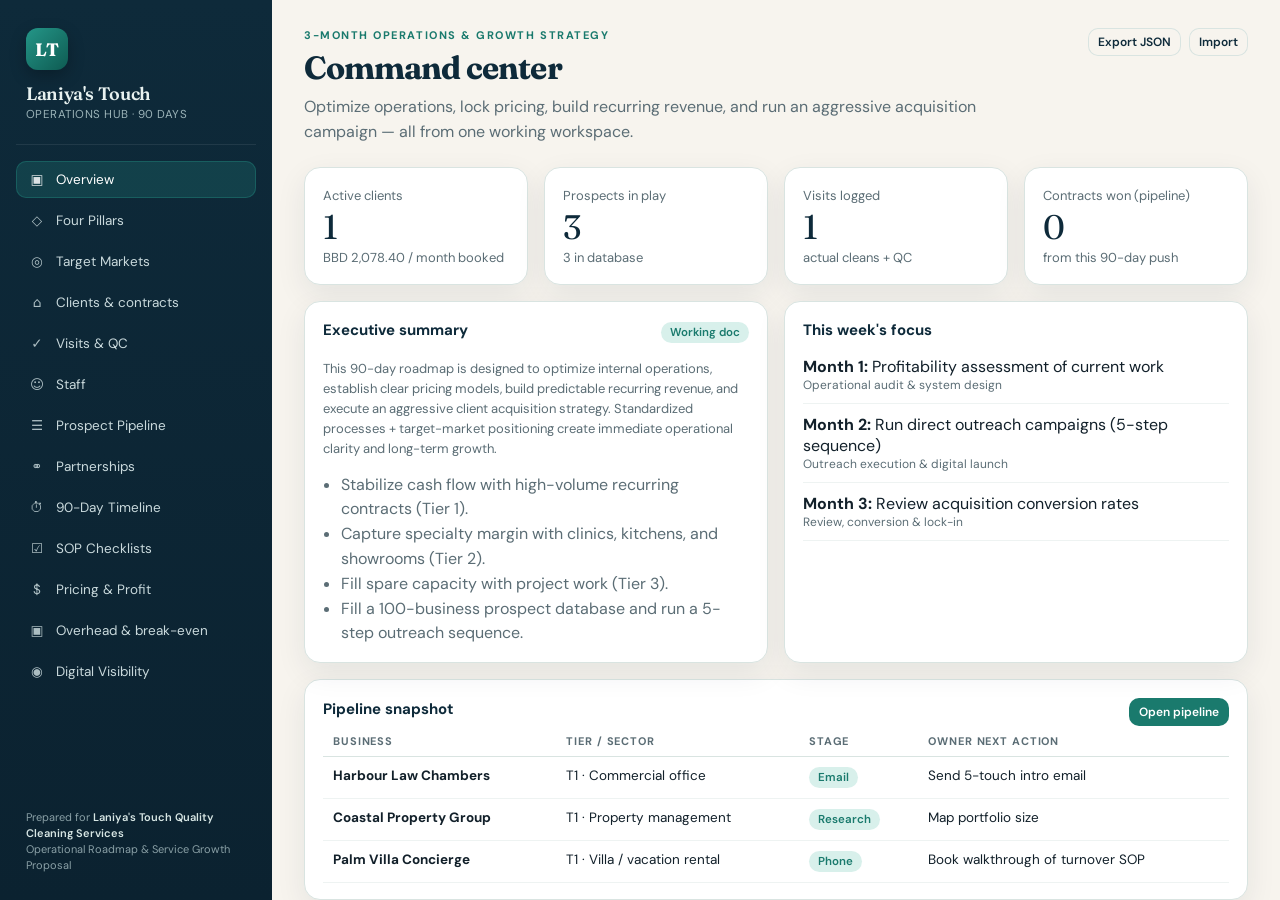
==== index.html @ a8dca20c "Publish Laniya's Touch Operations Hub" ====
<!DOCTYPE html>
<html lang="en">
<head>
  <meta charset="UTF-8" />
  <meta name="viewport" content="width=device-width, initial-scale=1" />
  <title>Laniya's Touch — 3-Month Operations Hub</title>
  <link rel="preconnect" href="https://fonts.googleapis.com" />
  <link rel="preconnect" href="https://fonts.gstatic.com" crossorigin />
  <link href="https://fonts.googleapis.com/css2?family=DM+Sans:ital,opsz,wght@0,9..40,400;0,9..40,500;0,9..40,600;0,9..40,700;1,9..40,400&family=Fraunces:opsz,wght@9..144,500;9..144,600;9..144,700&display=swap" rel="stylesheet" />
  <style>
    :root {
      --navy: #0e2a3a;
      --navy-2: #16384c;
      --ink: #12202a;
      --teal: #1a7a6d;
      --teal-2: #249688;
      --mint: #d8f0eb;
      --foam: #f3faf8;
      --gold: #c4a35a;
      --gold-2: #e8d7a8;
      --paper: #f7f4ee;
      --white: #ffffff;
      --line: #d9e4e1;
      --muted: #5b6d75;
      --danger: #b54a3c;
      --ok: #1f7a4d;
      --warn: #b7791f;
      --shadow: 0 10px 30px rgba(14, 42, 58, 0.08);
      --radius: 16px;
    }
    * { box-sizing: border-box; }
    html, body { margin: 0; height: 100%; }
    body {
      font-family: "DM Sans", system-ui, sans-serif;
      background: var(--paper);
      color: var(--ink);
      display: flex;
      min-height: 100vh;
    }
    button, input, select, textarea { font-family: inherit; }
    .app { display: flex; width: 100%; min-height: 100vh; }

    /* Sidebar */
    aside {
      width: 272px;
      background: linear-gradient(180deg, var(--navy) 0%, #0b2230 100%);
      color: #e8f2f0;
      padding: 22px 16px;
      display: flex;
      flex-direction: column;
      position: sticky;
      top: 0;
      height: 100vh;
      flex-shrink: 0;
    }
    .brand { padding: 6px 10px 22px; border-bottom: 1px solid rgba(255,255,255,.08); margin-bottom: 16px; }
    .brand-mark {
      width: 42px; height: 42px; border-radius: 12px;
      background: linear-gradient(135deg, var(--teal-2), #0e5b52);
      display: grid; place-items: center;
      font-family: Fraunces, serif; font-weight: 700; color: #fff; font-size: 18px;
      box-shadow: 0 6px 16px rgba(0,0,0,.25);
    }
    .brand h1 { font-family: Fraunces, serif; font-size: 18px; margin: 12px 0 2px; font-weight: 600; letter-spacing: -.02em; }
    .brand p { margin: 0; font-size: 11.5px; color: #9bb3b8; letter-spacing: .04em; text-transform: uppercase; }
    .meta { font-size: 12px; color: var(--muted); }
    nav { display: flex; flex-direction: column; gap: 4px; overflow: auto; }
    nav button {
      appearance: none; border: 0; background: transparent; color: #c9d9dc;
      text-align: left; padding: 10px 12px; border-radius: 10px; cursor: pointer;
      font-size: 13.5px; display: flex; align-items: center; gap: 10px;
    }
    nav button:hover { background: rgba(255,255,255,.06); color: #fff; }
    nav button.active { background: rgba(36,150,136,.22); color: #fff; box-shadow: inset 0 0 0 1px rgba(36,150,136,.35); }
    nav .ico { width: 18px; text-align: center; opacity: .85; }
    .aside-foot { margin-top: auto; padding: 14px 10px 4px; font-size: 11px; color: #8aa0a6; line-height: 1.45; }
    .aside-foot strong { color: #d7e6e4; font-weight: 600; }

    /* Main */
    main { flex: 1; padding: 28px 32px 60px; max-width: 1280px; }
    .topbar { display: flex; justify-content: space-between; align-items: flex-start; gap: 16px; margin-bottom: 22px; }
    .eyebrow { font-size: 11px; letter-spacing: .14em; text-transform: uppercase; color: var(--teal); font-weight: 700; margin: 0 0 6px; }
    h2.page-title { font-family: Fraunces, serif; font-size: 32px; margin: 0; letter-spacing: -.03em; color: var(--navy); }
    .lede { color: var(--muted); margin: 8px 0 0; max-width: 62ch; line-height: 1.55; }
    .view { display: none; }
    .view.active { display: block; animation: fade .25s ease; }
    @keyframes fade { from { opacity: 0; transform: translateY(6px); } to { opacity: 1; transform: none; } }

    .grid { display: grid; gap: 16px; }
    .g-4 { grid-template-columns: repeat(4, 1fr); }
    .g-3 { grid-template-columns: repeat(3, 1fr); }
    .g-2 { grid-template-columns: repeat(2, 1fr); }
    @media (max-width: 1100px) {
      .g-4 { grid-template-columns: repeat(2, 1fr); }
      .g-3 { grid-template-columns: 1fr; }
    }
    @media (max-width: 860px) {
      body { display: block; }
      aside { width: 100%; height: auto; position: relative; }
      nav { flex-direction: row; flex-wrap: wrap; }
      .g-4, .g-2 { grid-template-columns: 1fr; }
      main { padding: 20px 16px 48px; }
    }

    .card {
      background: var(--white);
      border: 1px solid var(--line);
      border-radius: var(--radius);
      box-shadow: var(--shadow);
      padding: 18px 18px 16px;
    }
    .card h3 { margin: 0 0 6px; font-size: 15px; color: var(--navy); }
    .stat { font-family: Fraunces, serif; font-size: 34px; color: var(--navy); letter-spacing: -.03em; }
    .stat small { font-family: DM Sans, sans-serif; font-size: 13px; color: var(--muted); font-weight: 500; }
    .progress { height: 8px; background: #e7efed; border-radius: 99px; overflow: hidden; margin-top: 10px; }
    .progress > span { display: block; height: 100%; background: linear-gradient(90deg, var(--teal), #3bb8a8); border-radius: 99px; }

    table { width: 100%; border-collapse: collapse; font-size: 13.5px; }
    th { text-align: left; font-size: 11px; letter-spacing: .08em; text-transform: uppercase; color: var(--muted); padding: 8px 10px; border-bottom: 1px solid var(--line); }
    td { padding: 10px; border-bottom: 1px solid #eef3f2; vertical-align: top; }
    tr:hover td { background: var(--foam); }

    .pill {
      display: inline-flex; align-items: center; gap: 6px;
      border-radius: 999px; padding: 3px 9px; font-size: 11.5px; font-weight: 600;
      background: var(--mint); color: var(--teal);
    }
    .pill.gold { background: #f4ead0; color: #7a5b16; }
    .pill.navy { background: #e4eef3; color: var(--navy); }
    .pill.warn { background: #f8e7c9; color: #8a5a10; }
    .pill.danger { background: #f8dcd8; color: var(--danger); }
    .pill.muted { background: #eef1f2; color: var(--muted); }

    .btn {
      border: 0; border-radius: 10px; padding: 9px 14px; cursor: pointer;
      background: var(--navy); color: #fff; font-weight: 600; font-size: 13px;
    }
    .btn:hover { background: var(--navy-2); }
    .btn.ghost { background: transparent; color: var(--navy); box-shadow: inset 0 0 0 1px var(--line); }
    .btn.teal { background: var(--teal); }
    .btn.small { padding: 6px 10px; font-size: 12px; }
    .btn.danger { background: var(--danger); }

    .toolbar { display: flex; gap: 8px; flex-wrap: wrap; align-items: center; }
    input[type="text"], input[type="email"], input[type="tel"], input[type="number"], select, textarea {
      border: 1px solid var(--line); border-radius: 10px; padding: 9px 11px; font-size: 13.5px;
      background: #fff; color: var(--ink); width: 100%;
    }
    textarea { min-height: 80px; resize: vertical; }
    label.field { display: block; font-size: 12px; font-weight: 600; color: var(--navy); margin: 0 0 6px; }
    .form-row { display: grid; gap: 12px; margin-bottom: 12px; }
    .form-row.cols-2 { grid-template-columns: 1fr 1fr; }
    .form-row.cols-3 { grid-template-columns: 1fr 1fr 1fr; }
    @media (max-width: 700px) { .form-row.cols-2, .form-row.cols-3 { grid-template-columns: 1fr; } }

    .modal-back {
      position: fixed; inset: 0; background: rgba(14,42,58,.45);
      display: none; align-items: center; justify-content: center; padding: 20px; z-index: 40;
    }
    .modal-back.open { display: flex; }
    .modal { background: #fff; width: min(640px, 100%); border-radius: 18px; padding: 22px; max-height: 90vh; overflow: auto; }
    .modal h3 { font-family: Fraunces, serif; font-size: 22px; margin: 0 0 14px; }

    .check-item {
      display: flex; gap: 10px; align-items: flex-start; padding: 10px 0;
      border-bottom: 1px solid #eef3f2;
    }
    .check-item input { margin-top: 3px; accent-color: var(--teal); width: 16px; height: 16px; }
    .check-item label { font-size: 14px; line-height: 1.4; }
    .check-item .meta { font-size: 12px; color: var(--muted); }

    .tier {
      border-top: 4px solid var(--teal);
    }
    .tier.t2 { border-top-color: var(--gold); }
    .tier.t3 { border-top-color: #6b7c86; }
    ul.clean { margin: 8px 0 0; padding-left: 18px; color: var(--muted); line-height: 1.55; }
    .vp { margin-top: 10px; font-size: 13px; background: var(--foam); padding: 10px 12px; border-radius: 10px; color: var(--navy-2); }

    .seq { display: flex; gap: 6px; flex-wrap: wrap; }
    .seq span {
      font-size: 11px; padding: 4px 7px; border-radius: 6px; background: #eef1f2; color: #6a7a80; font-weight: 600;
    }
    .seq span.done { background: var(--mint); color: var(--teal); }
    .seq span.now { background: var(--navy); color: #fff; }

    .note { font-size: 13px; color: var(--muted); line-height: 1.55; }
    .split { display: flex; justify-content: space-between; align-items: center; gap: 10px; }
    .hidden { display: none !important; }
    .empty { text-align: center; padding: 28px 10px; color: var(--muted); }
  </style>
</head>
<body>
  <div class="app">
    <aside>
      <div class="brand">
        <div class="brand-mark">LT</div>
        <h1>Laniya's Touch</h1>
        <p>Operations Hub · 90 days</p>
      </div>
      <nav>
        <button class="active" data-view="overview"><span class="ico">▣</span> Overview</button>
        <button data-view="pillars"><span class="ico">◇</span> Four Pillars</button>
        <button data-view="markets"><span class="ico">◎</span> Target Markets</button>
        <button data-view="clients"><span class="ico">⌂</span> Clients & contracts</button>
        <button data-view="visits"><span class="ico">✓</span> Visits & QC</button>
        <button data-view="staff"><span class="ico">☺</span> Staff</button>
        <button data-view="pipeline"><span class="ico">☰</span> Prospect Pipeline</button>
        <button data-view="partners"><span class="ico">⚭</span> Partnerships</button>
        <button data-view="timeline"><span class="ico">⏱</span> 90-Day Timeline</button>
        <button data-view="sops"><span class="ico">☑</span> SOP Checklists</button>
        <button data-view="pricing"><span class="ico">$</span> Pricing & Profit</button>
        <button data-view="overhead"><span class="ico">▣</span> Overhead & break-even</button>
        <button data-view="digital"><span class="ico">◉</span> Digital Visibility</button>
      </nav>
      <div class="aside-foot">
        Prepared for <strong>Laniya's Touch Quality Cleaning Services</strong><br />
        Operational Roadmap &amp; Service Growth Proposal
      </div>
    </aside>

    <main>
      <!-- OVERVIEW -->
      <section id="overview" class="view active">
        <div class="topbar">
          <div>
            <p class="eyebrow">3-Month Operations & Growth Strategy</p>
            <h2 class="page-title">Command center</h2>
            <p class="lede">Optimize operations, lock pricing, build recurring revenue, and run an aggressive acquisition campaign — all from one working workspace.</p>
          </div>
          <div class="toolbar">
            <button class="btn ghost small" onclick="exportData()">Export JSON</button>
            <button class="btn ghost small" onclick="document.getElementById('importFile').click()">Import</button>
            <input id="importFile" type="file" accept="application/json" class="hidden" />
          </div>
        </div>
        <div class="grid g-4" id="overviewStats"></div>
        <div class="grid g-2" style="margin-top:16px">
          <div class="card">
            <div class="split"><h3>Executive summary</h3><span class="pill">Working doc</span></div>
            <p class="note">This 90-day roadmap is designed to optimize internal operations, establish clear pricing models, build predictable recurring revenue, and execute an aggressive client acquisition strategy. Standardized processes + target-market positioning create immediate operational clarity and long-term growth.</p>
            <ul class="clean">
              <li>Stabilize cash flow with high-volume recurring contracts (Tier 1).</li>
              <li>Capture specialty margin with clinics, kitchens, and showrooms (Tier 2).</li>
              <li>Fill spare capacity with project work (Tier 3).</li>
              <li>Fill a 100-business prospect database and run a 5-step outreach sequence.</li>
            </ul>
          </div>
          <div class="card">
            <h3>This week's focus</h3>
            <div id="weekFocus"></div>
          </div>
        </div>
        <div class="card" style="margin-top:16px">
          <div class="split"><h3>Pipeline snapshot</h3><button class="btn small teal" onclick="showView('pipeline')">Open pipeline</button></div>
          <div style="overflow:auto"><table><thead><tr><th>Business</th><th>Tier / Sector</th><th>Stage</th><th>Owner next action</th></tr></thead><tbody id="overviewPipe"></tbody></table></div>
        </div>
      </section>

      <!-- PILLARS -->
      <section id="pillars" class="view">
        <div class="topbar">
          <div>
            <p class="eyebrow">Section 1 · Engagement scope</p>
            <h2 class="page-title">Four critical pillars</h2>
            <p class="lede">Track the deliverables we committed to over the next three months. Tick items as they ship.</p>
          </div>
        </div>
        <div class="grid g-2" id="pillarCards"></div>
      </section>

      <!-- MARKETS -->
      <section id="markets" class="view">
        <div class="topbar">
          <div>
            <p class="eyebrow">Section 2 · Revenue strategy</p>
            <h2 class="page-title">Target market matrix</h2>
            <p class="lede">Markets are split into three tiers so labor can be scheduled against predictable recurring work first, then specialty and project jobs.</p>
          </div>
        </div>
        <div class="grid g-3" id="marketCards"></div>
      </section>

      <!-- PIPELINE -->
      <section id="pipeline" class="view">
        <div class="topbar">
          <div>
            <p class="eyebrow">Section 3 · Direct B2B prospecting</p>
            <h2 class="page-title">100-business pipeline</h2>
            <p class="lede">Build the high-probability commercial list, then run Email → Phone → On-site visit → Custom proposal → Follow-up.</p>
          </div>
          <div class="toolbar">
            <select id="pipeFilter" onchange="renderPipeline()">
              <option value="all">All stages</option>
              <option value="Research">Research</option>
              <option value="Email">Email</option>
              <option value="Phone">Phone</option>
              <option value="Visit">On-site visit</option>
              <option value="Proposal">Proposal</option>
              <option value="Follow-up">Follow-up</option>
              <option value="Won">Won</option>
              <option value="Lost">Lost / parked</option>
            </select>
            <button class="btn teal" onclick="openProspect()">+ Add prospect</button>
          </div>
        </div>
        <div class="grid g-4" id="pipeStats"></div>
        <div class="card" style="margin-top:16px; overflow:auto">
          <table>
            <thead>
              <tr>
                <th>Business</th>
                <th>Tier / Sector</th>
                <th>Contact</th>
                <th>Sequence</th>
                <th>Next action</th>
                <th></th>
              </tr>
            </thead>
            <tbody id="pipeBody"></tbody>
          </table>
          <div id="pipeEmpty" class="empty hidden">No prospects yet. Add the first of the 100-business database.</div>
        </div>
      </section>

      <!-- CLIENTS -->
      <section id="clients" class="view">
        <div class="topbar">
          <div>
            <p class="eyebrow">Live book of work</p>
            <h2 class="page-title">Clients & contracts</h2>
            <p class="lede">Active sites we already clean. Price is per service at the stated frequency. Monthly revenue is calculated from that.</p>
          </div>
          <button class="btn teal" onclick="openClient()">+ Add client</button>
        </div>
        <div class="grid g-4" id="clientStats"></div>
        <div class="card" style="margin-top:16px; overflow:auto">
          <table>
            <thead>
              <tr>
                <th>Client / site</th>
                <th>Sector</th>
                <th>Frequency</th>
                <th>Price / service</th>
                <th>Est. hours</th>
                <th>Monthly $</th>
                <th>Status</th>
                <th></th>
              </tr>
            </thead>
            <tbody id="clientBody"></tbody>
          </table>
          <div id="clientEmpty" class="empty hidden">No clients yet.</div>
        </div>
      </section>

      <!-- VISITS -->
      <section id="visits" class="view">
        <div class="topbar">
          <div>
            <p class="eyebrow">Work performed</p>
            <h2 class="page-title">Visits & quality control</h2>
            <p class="lede">Log each clean. Hours on site × assigned staff rates = labor cost. QC is Pass / Retrain / Redo / Not inspected.</p>
          </div>
          <button class="btn teal" onclick="openVisit()">+ Log visit</button>
        </div>
        <div class="grid g-4" id="visitStats"></div>
        <div class="card" style="margin-top:16px; overflow:auto">
          <table>
            <thead>
              <tr>
                <th>Date</th>
                <th>Client</th>
                <th>Hours on site</th>
                <th>Crew</th>
                <th>Labor $</th>
                <th>Supplies</th>
                <th>QC</th>
                <th>Issue</th>
                <th></th>
              </tr>
            </thead>
            <tbody id="visitBody"></tbody>
          </table>
          <div id="visitEmpty" class="empty hidden">No visits logged yet.</div>
        </div>
      </section>

      <!-- STAFF -->
      <section id="staff" class="view">
        <div class="topbar">
          <div>
            <p class="eyebrow">People</p>
            <h2 class="page-title">Staff roster</h2>
            <p class="lede">Loaded hourly rate (wage + burden) is what visit labor cost uses. Keep this current or margins will lie.</p>
          </div>
          <button class="btn teal" onclick="openStaff()">+ Add staff</button>
        </div>
        <div class="card" style="overflow:auto">
          <table>
            <thead>
              <tr>
                <th>Name</th>
                <th>Role</th>
                <th>Loaded rate / hr</th>
                <th>Phone</th>
                <th>Status</th>
                <th>Notes</th>
                <th></th>
              </tr>
            </thead>
            <tbody id="staffBody"></tbody>
          </table>
          <div id="staffEmpty" class="empty hidden">No staff yet. Add a crew lead first.</div>
        </div>
      </section>

      <!-- PARTNERS -->
      <section id="partners" class="view">
        <div class="topbar">
          <div>
            <p class="eyebrow">Section 3 · Channel 2</p>
            <h2 class="page-title">Strategic partnerships</h2>
            <p class="lede">Referral network: real estate agents, interior designers, general contractors, A/C technicians, and handyman providers.</p>
          </div>
          <button class="btn teal" onclick="openPartner()">+ Add partner</button>
        </div>
        <div class="card" style="overflow:auto">
          <table>
            <thead><tr><th>Partner</th><th>Type</th><th>Status</th><th>Notes</th><th></th></tr></thead>
            <tbody id="partnerBody"></tbody>
          </table>
          <div id="partnerEmpty" class="empty hidden">No partners logged yet.</div>
        </div>
      </section>

      <!-- TIMELINE -->
      <section id="timeline" class="view">
        <div class="topbar">
          <div>
            <p class="eyebrow">Section 4 · Implementation</p>
            <h2 class="page-title">90-day timeline & milestones</h2>
            <p class="lede">Month 1 designs the machine. Month 2 puts it in market. Month 3 measures conversion and locks recurring contracts.</p>
          </div>
        </div>
        <div class="grid g-3" id="timelineCards"></div>
      </section>

      <!-- SOPS -->
      <section id="sops" class="view">
        <div class="topbar">
          <div>
            <p class="eyebrow">Pillar 2 · Operational management</p>
            <h2 class="page-title">SOP & quality checklists</h2>
            <p class="lede">Working drafts toward the comprehensive SOP manual, workflow checklists, org chart, and QA system.</p>
          </div>
        </div>
        <div class="grid g-2" id="sopLists"></div>
      </section>

      <!-- PRICING -->
      <section id="pricing" class="view">
        <div class="topbar">
          <div>
            <p class="eyebrow">Pillar 1 · Financial & pricing</p>
            <h2 class="page-title">Client profitability matrix</h2>
            <p class="lede">Estimate labor hours, bill rate, and contribution so pricing recommendations are grounded in real jobs — not guesses.</p>
          </div>
          <button class="btn teal" onclick="openJob()">+ Add job estimate</button>
        </div>
        <div class="card" style="overflow:auto">
          <table>
            <thead>
              <tr>
                <th>Client / job</th><th>Type</th><th>Hours</th><th>Labor $</th><th>Price</th><th>Margin</th><th>Recurring?</th><th></th>
              </tr>
            </thead>
            <tbody id="jobBody"></tbody>
          </table>
          <div id="jobEmpty" class="empty hidden">No estimates yet. Add a current or target client to see contribution.</div>
        </div>
        <div class="card" style="margin-top:16px">
          <h3>Pricing notes from the proposal</h3>
          <ul class="clean">
            <li>Prioritize weekly commercial and property-management contracts — they stabilize crew schedules.</li>
            <li>Villa / vacation turnovers should include photo-verified inspection as a priced standard, not a free extra.</li>
            <li>Kitchen extraction, floor care, and medical-grade cleans carry specialty premiums.</li>
            <li>Project work (post-construction, move-in/out, events) is for cash injection and spare capacity — price for margin, not occupancy.</li>
          </ul>
        </div>
      </section>

      <!-- OVERHEAD -->
      <section id="overhead" class="view">
        <div class="topbar">
          <div>
            <p class="eyebrow">Fixed costs</p>
            <h2 class="page-title">Overhead & break-even</h2>
            <p class="lede">Monthly fixed costs only. Per-job supplies stay on the visit. Break-even compares recurring contribution to this overhead.</p>
          </div>
        </div>
        <div class="grid g-2">
          <div class="card">
            <h3>Monthly fixed costs (BBD)</h3>
            <div class="form-row cols-2">
              <div><label class="field">Rent</label><input type="number" min="0" step="0.01" id="ohRent" onchange="saveOverhead()" /></div>
              <div><label class="field">Insurance</label><input type="number" min="0" step="0.01" id="ohInsurance" onchange="saveOverhead()" /></div>
            </div>
            <div class="form-row cols-2">
              <div><label class="field">Vehicle</label><input type="number" min="0" step="0.01" id="ohVehicle" onchange="saveOverhead()" /></div>
              <div><label class="field">Supplies (stock / bulk)</label><input type="number" min="0" step="0.01" id="ohSupplies" onchange="saveOverhead()" /></div>
            </div>
            <div class="form-row cols-2">
              <div><label class="field">Admin</label><input type="number" min="0" step="0.01" id="ohAdmin" onchange="saveOverhead()" /></div>
              <div><label class="field">Other</label><input type="number" min="0" step="0.01" id="ohOther" onchange="saveOverhead()" /></div>
            </div>
          </div>
          <div class="card" id="breakevenCard"></div>
        </div>
      </section>

      <!-- DIGITAL -->
      <section id="digital" class="view">
        <div class="topbar">
          <div>
            <p class="eyebrow">Pillar 4 · Digital visibility</p>
            <h2 class="page-title">Search, directories & LinkedIn</h2>
            <p class="lede">Capture intent-based local searches for commercial, villa, and specialty cleaning, and put Laniya in front of office, facilities, and property managers.</p>
          </div>
        </div>
        <div class="grid g-2" id="digitalLists"></div>
      </section>
    </main>
  </div>

  <!-- Prospect modal -->
  <div class="modal-back" id="prospectModal">
    <div class="modal">
      <h3 id="prospectTitle">Add prospect</h3>
      <input type="hidden" id="pId" />
      <div class="form-row cols-2">
        <div><label class="field">Business name</label><input id="pName" type="text" /></div>
        <div><label class="field">Sector</label>
          <select id="pSector">
            <option>Commercial office</option>
            <option>Property management</option>
            <option>Villa / vacation rental</option>
            <option>Boutique hospitality</option>
            <option>Restaurant / café</option>
            <option>Medical / clinic</option>
            <option>Retail / showroom</option>
            <option>Project / other</option>
          </select>
        </div>
      </div>
      <div class="form-row cols-3">
        <div><label class="field">Tier</label>
          <select id="pTier"><option>1</option><option>2</option><option>3</option></select>
        </div>
        <div><label class="field">Stage</label>
          <select id="pStage">
            <option>Research</option><option>Email</option><option>Phone</option>
            <option>Visit</option><option>Proposal</option><option>Follow-up</option>
            <option>Won</option><option>Lost</option>
          </select>
        </div>
        <div><label class="field">Decision-maker role</label><input id="pRole" type="text" placeholder="Office / Facilities / Property Manager" /></div>
      </div>
      <div class="form-row cols-2">
        <div><label class="field">Contact name</label><input id="pContact" type="text" /></div>
        <div><label class="field">Phone / email</label><input id="pReach" type="text" /></div>
      </div>
      <div class="form-row">
        <div><label class="field">Next action</label><input id="pNext" type="text" placeholder="Send intro email by Friday" /></div>
      </div>
      <div class="form-row">
        <div><label class="field">Notes</label><textarea id="pNotes"></textarea></div>
      </div>
      <div class="toolbar" style="justify-content:flex-end">
        <button class="btn ghost" onclick="closeModal('prospectModal')">Cancel</button>
        <button class="btn teal" onclick="saveProspect()">Save prospect</button>
      </div>
    </div>
  </div>

  <!-- Partner modal -->
  <div class="modal-back" id="partnerModal">
    <div class="modal">
      <h3>Add partner</h3>
      <input type="hidden" id="rId" />
      <div class="form-row cols-2">
        <div><label class="field">Name / company</label><input id="rName" type="text" /></div>
        <div><label class="field">Type</label>
          <select id="rType">
            <option>Real estate agent</option>
            <option>Interior designer</option>
            <option>General contractor</option>
            <option>A/C technician</option>
            <option>Handyman</option>
            <option>Concierge / villa manager</option>
            <option>Other</option>
          </select>
        </div>
      </div>
      <div class="form-row cols-2">
        <div><label class="field">Status</label>
          <select id="rStatus"><option>To approach</option><option>Intro sent</option><option>Meeting booked</option><option>Active referral</option></select>
        </div>
        <div><label class="field">Reach</label><input id="rReach" type="text" /></div>
      </div>
      <div class="form-row"><div><label class="field">Notes</label><textarea id="rNotes"></textarea></div></div>
      <div class="toolbar" style="justify-content:flex-end">
        <button class="btn ghost" onclick="closeModal('partnerModal')">Cancel</button>
        <button class="btn teal" onclick="savePartner()">Save partner</button>
      </div>
    </div>
  </div>

  <!-- Client modal -->
  <div class="modal-back" id="clientModal">
    <div class="modal">
      <h3 id="clientTitle">Add client</h3>
      <input type="hidden" id="cId" />
      <div class="form-row cols-2">
        <div><label class="field">Client name</label><input id="cName" type="text" /></div>
        <div><label class="field">Property / site</label><input id="cProperty" type="text" placeholder="3rd Floor, Harbour Place" /></div>
      </div>
      <div class="form-row cols-3">
        <div><label class="field">Sector</label>
          <select id="cSector">
            <option>Commercial office</option>
            <option>Property management</option>
            <option>Villa / vacation rental</option>
            <option>Boutique hospitality</option>
            <option>Restaurant / café</option>
            <option>Medical / clinic</option>
            <option>Retail / showroom</option>
            <option>Project / other</option>
          </select>
        </div>
        <div><label class="field">Frequency</label>
          <select id="cFreq">
            <option>Weekly</option>
            <option>Bi-weekly</option>
            <option>Monthly</option>
            <option>Quarterly</option>
            <option>Yearly</option>
            <option>One-off</option>
          </select>
        </div>
        <div><label class="field">Status</label>
          <select id="cStatus"><option>Active</option><option>Paused</option><option>Ended</option></select>
        </div>
      </div>
      <div class="form-row cols-3">
        <div><label class="field">Contract start</label><input id="cStart" type="date" /></div>
        <div><label class="field">Price / service (BBD)</label><input id="cPrice" type="number" min="0" step="0.01" /></div>
        <div><label class="field">Est. hours / service</label><input id="cHours" type="number" min="0" step="0.5" /></div>
      </div>
      <div class="form-row cols-3">
        <div><label class="field">Contact</label><input id="cContact" type="text" /></div>
        <div><label class="field">Phone</label><input id="cPhone" type="text" /></div>
        <div><label class="field">Email</label><input id="cEmail" type="text" /></div>
      </div>
      <div class="form-row"><div><label class="field">Notes</label><textarea id="cNotes"></textarea></div></div>
      <div class="toolbar" style="justify-content:flex-end">
        <button class="btn ghost" onclick="closeModal('clientModal')">Cancel</button>
        <button class="btn teal" onclick="saveClient()">Save client</button>
      </div>
    </div>
  </div>

  <!-- Visit modal -->
  <div class="modal-back" id="visitModal">
    <div class="modal">
      <h3 id="visitTitle">Log visit</h3>
      <input type="hidden" id="vId" />
      <div class="form-row cols-2">
        <div><label class="field">Client</label><select id="vClient"></select></div>
        <div><label class="field">Date</label><input id="vDate" type="date" /></div>
      </div>
      <div class="form-row cols-2">
        <div><label class="field">Hours on site</label><input id="vHours" type="number" min="0" step="0.25" /></div>
        <div><label class="field">Supplies cost (this visit)</label><input id="vSupplies" type="number" min="0" step="0.01" value="0" /></div>
      </div>
      <div class="form-row">
        <div><label class="field">Crew on this visit</label><div id="vCrew" class="note"></div></div>
      </div>
      <div class="form-row cols-2">
        <div><label class="field">QC score</label>
          <select id="vQc">
            <option>Pass</option>
            <option>Retrain</option>
            <option>Redo</option>
            <option>Not inspected</option>
          </select>
        </div>
        <div><label class="field">Issue / complaint</label><input id="vIssue" type="text" /></div>
      </div>
      <div class="form-row"><div><label class="field">QC notes</label><textarea id="vQcNotes"></textarea></div></div>
      <div class="toolbar" style="justify-content:flex-end">
        <button class="btn ghost" onclick="closeModal('visitModal')">Cancel</button>
        <button class="btn teal" onclick="saveVisit()">Save visit</button>
      </div>
    </div>
  </div>

  <!-- Staff modal -->
  <div class="modal-back" id="staffModal">
    <div class="modal">
      <h3 id="staffTitle">Add staff</h3>
      <input type="hidden" id="sId" />
      <div class="form-row cols-2">
        <div><label class="field">Name</label><input id="sName" type="text" /></div>
        <div><label class="field">Role</label>
          <select id="sRole">
            <option>Crew lead</option>
            <option>Cleaner</option>
            <option>Supervisor</option>
          </select>
        </div>
      </div>
      <div class="form-row cols-3">
        <div><label class="field">Loaded rate / hr (BBD)</label><input id="sRate" type="number" min="0" step="0.01" /></div>
        <div><label class="field">Phone</label><input id="sPhone" type="text" /></div>
        <div><label class="field">Status</label>
          <select id="sStatus"><option>Active</option><option>On leave</option><option>Left</option></select>
        </div>
      </div>
      <div class="form-row"><div><label class="field">Notes</label><textarea id="sNotes"></textarea></div></div>
      <div class="toolbar" style="justify-content:flex-end">
        <button class="btn ghost" onclick="closeModal('staffModal')">Cancel</button>
        <button class="btn teal" onclick="saveStaffMember()">Save staff</button>
      </div>
    </div>
  </div>

  <!-- Job modal -->
  <div class="modal-back" id="jobModal">
    <div class="modal">
      <h3>Job estimate</h3>
      <input type="hidden" id="jId" />
      <div class="form-row cols-2">
        <div><label class="field">Client / job name</label><input id="jName" type="text" /></div>
        <div><label class="field">Type</label>
          <select id="jType">
            <option>Weekly commercial</option>
            <option>Property portfolio</option>
            <option>Villa turnover</option>
            <option>Hospitality routine</option>
            <option>Kitchen deep clean</option>
            <option>Clinic / medical</option>
            <option>Post-construction</option>
            <option>Move-in / move-out</option>
            <option>Other project</option>
          </select>
        </div>
      </div>
      <div class="form-row cols-3">
        <div><label class="field">Crew hours</label><input id="jHours" type="number" step="0.5" min="0" /></div>
        <div><label class="field">Loaded labor rate / hr</label><input id="jRate" type="number" step="0.01" min="0" /></div>
        <div><label class="field">Quoted price</label><input id="jPrice" type="number" step="0.01" min="0" /></div>
      </div>
      <div class="form-row cols-2">
        <div><label class="field">Supplies / other cost</label><input id="jCost" type="number" step="0.01" min="0" value="0" /></div>
        <div><label class="field">Recurring?</label>
          <select id="jRec"><option>Yes — weekly</option><option>Yes — monthly</option><option>Periodic</option><option>One-off</option></select>
        </div>
      </div>
      <div class="toolbar" style="justify-content:flex-end">
        <button class="btn ghost" onclick="closeModal('jobModal')">Cancel</button>
        <button class="btn teal" onclick="saveJob()">Save estimate</button>
      </div>
    </div>
  </div>

<script>
const KEY = "laniya-ops-hub-v2";
const FREQ_MONTH = { Weekly: 4.33, "Bi-weekly": 2.17, Monthly: 1, Quarterly: 1/3, Yearly: 1/12, "One-off": 0 };

const DEFAULT = {
  prospects: [
    { id: "p1", name: "Harbour Law Chambers", sector: "Commercial office", tier: "1", stage: "Email", role: "Office Manager", contact: "", reach: "", next: "Send 5-touch intro email", notes: "Tier 1 weekly office clean target." },
    { id: "p2", name: "Coastal Property Group", sector: "Property management", tier: "1", stage: "Research", role: "Property Manager", contact: "", reach: "", next: "Map portfolio size", notes: "Aim for 10+ units per agreement." },
    { id: "p3", name: "Palm Villa Concierge", sector: "Villa / vacation rental", tier: "1", stage: "Phone", role: "Villa Manager", contact: "", reach: "", next: "Book walkthrough of turnover SOP", notes: "Photo-verified inspection is the differentiator." }
  ],
  partners: [
    { id: "r1", name: "", type: "Real estate agent", status: "To approach", reach: "", notes: "Seed list: agents handling furnished rentals and sales turnovers." }
  ],
  jobs: [],
  checks: {},
  clients: [
    {
      id: "c1",
      name: "Harbour Law Chambers",
      property: "3rd Floor, Harbour Place",
      sector: "Commercial office",
      frequency: "Weekly",
      status: "Active",
      contractStart: "2026-09-01",
      contact: "Andrea Best",
      phone: "",
      email: "",
      price: 480,
      estHours: 6,
      notes: ""
    }
  ],
  visits: [
    {
      id: "v1",
      clientId: "c1",
      date: "2026-09-05",
      hoursActual: 6.5,
      suppliesCost: 12,
      crewIds: ["s1", "s2"],
      qcScore: "Pass",
      qcNotes: "",
      issue: ""
    }
  ],
  staff: [
    { id: "s1", name: "Crew lead (set name)", role: "Crew lead", payRate: 0, phone: "", status: "Active", notes: "Edit and enter loaded hourly rate." },
    { id: "s2", name: "Cleaner (set name)", role: "Cleaner", payRate: 0, phone: "", status: "Active", notes: "" }
  ],
  overhead: { rent: 0, insurance: 0, vehicle: 0, supplies: 0, admin: 0, other: 0 }
};

const PILLARS = [
  {
    id: "fin",
    title: "1. Financial & Pricing",
    focus: "Profitability analysis, labor structure, and pricing models.",
    items: [
      "Build client-by-client profitability matrix",
      "Capture loaded labor rate (wage + burden + travel)",
      "Draft refined pricing recommendations by tier",
      "Identify underpriced recurring contracts",
      "Cost-structure optimization notes written"
    ]
  },
  {
    id: "ops",
    title: "2. Operational Management",
    focus: "Internal workflows, SOPs, and quality control.",
    items: [
      "Draft comprehensive SOP manual outline",
      "Villa turnover + photo-verification checklist",
      "Commercial weekly service checklist",
      "Kitchen / extraction deep-clean checklist",
      "Clinic hygiene & discretion protocol",
      "Quality-assurance inspection form",
      "Simple organizational chart (who owns what)"
    ]
  },
  {
    id: "growth",
    title: "3. Growth & Pipeline",
    focus: "Target positioning, lead tracking, and direct sales.",
    items: [
      "Write Ideal Client Profile (ICP) one-pager",
      "Stand up 100-business prospecting database",
      "Define 5-step outreach sequence templates",
      "Set lead-tracking cadence (weekly pipeline review)",
      "Automated follow-up reminders in use"
    ]
  },
  {
    id: "dig",
    title: "4. Digital Visibility",
    focus: "Online presence, content, and local channels.",
    items: [
      "Google Business Profile fully optimized",
      "Service pages / website assets for commercial, villa, specialty",
      "Content calendar deployed (Month 2)",
      "LinkedIn outreach to Office / Facilities / Property Managers",
      "Key local directory placements live"
    ]
  }
];

const MARKETS = [
  {
    tier: "Tier 1",
    cls: "t1",
    name: "High-priority recurring contracts",
    tag: "Core revenue engine",
    intro: "High-volume recurring work that establishes cash flow and stabilizes team scheduling.",
    segs: [
      { t: "Commercial offices", d: "Law firms, accounting practices, real estate agencies, financial firms, creative agencies, coworking spaces.", v: "Predictable weekly schedule and reliable cash flow." },
      { t: "Property management companies", d: "B2B relationships with managers handling multiple residential and commercial units.", v: "One point of contact to secure 10+ properties per agreement." },
      { t: "Villas & vacation rentals", d: "Luxury vacation rentals, concierge firms, villa managers.", v: "Guest turnovers, deep cleans, linen management, photo-verified inspections." },
      { t: "Boutique hospitality", d: "Small hotels, guesthouses, apart-hotels.", v: "Public-area upkeep, back-of-house hygiene, routine room maintenance." }
    ]
  },
  {
    tier: "Tier 2",
    cls: "t2",
    name: "High-value specialty & periodic cleans",
    tag: "Premium standards",
    intro: "Specialized recurring and periodic deep-cleaning for clients with rigorous standards.",
    segs: [
      { t: "Restaurants & cafés", d: "Monthly or quarterly kitchen deep cleans, extraction areas, dining-room floors, upholstery.", v: "Specialty equipment + after-hours capability." },
      { t: "Medical & professional clinics", d: "Dental, medical, veterinary, wellness spas.", v: "Strict hygiene and absolute discretion." },
      { t: "Retail & showrooms", d: "Car dealerships, furniture stores, luxury boutiques, fitness centers.", v: "High-visibility cleanliness that protects the brand floor." }
    ]
  },
  {
    tier: "Tier 3",
    cls: "t3",
    name: "Cash-injection & project work",
    tag: "Fill spare capacity",
    intro: "On-demand specialized services to capture immediate margin and use excess crew time.",
    segs: [
      { t: "Carpet & upholstery deep cleaning", d: "Residential or commercial project jobs.", v: "Price for margin, not occupancy." },
      { t: "Post-construction / renovation", d: "Builders and property owners after works.", v: "Pair with contractor referral partners." },
      { t: "Move-in / move-out tenancy", d: "Landlords, agents, tenants.", v: "Natural feed from real-estate partners." },
      { t: "Pre-season, post-event, floors & glass", d: "Property prep, event strike, stripping/polishing, glass.", v: "Calendar these into quiet midweek slots." }
    ]
  }
];

const MONTHS = [
  {
    id: "m1",
    title: "Month 1",
    focus: "Operational audit & system design",
    items: [
      "Profitability assessment of current work",
      "Draft SOP manual + workflow checklists",
      "Create the 100-business prospecting database",
      "Write ICP and value propositions by tier",
      "Set loaded labor rate and draft price sheet"
    ]
  },
  {
    id: "m2",
    title: "Month 2",
    focus: "Outreach execution & digital launch",
    items: [
      "Run direct outreach campaigns (5-step sequence)",
      "Optimize Google Business Profile + directories",
      "Deploy content calendar",
      "Hold initial partnership meetings",
      "Start LinkedIn touches with decision-makers"
    ]
  },
  {
    id: "m3",
    title: "Month 3",
    focus: "Review, conversion & lock-in",
    items: [
      "Review acquisition conversion rates",
      "Finalize staff quality-control systems",
      "Make pricing adjustments from live jobs",
      "Install recurring-contract management",
      "Decide which tiers to double-down on next quarter"
    ]
  }
];

const SOP_GROUPS = [
  {
    id: "sop-gen",
    title: "Company operating rhythm",
    items: [
      "Weekly pipeline review (30 min)",
      "Daily crew assignment posted the night before",
      "Supplies inventory check each Sunday",
      "Incident / complaint logged same day",
      "Client photo or sign-off stored after specialty jobs"
    ]
  },
  {
    id: "sop-villa",
    title: "Villa / vacation turnover",
    items: [
      "Entry photos before work begins",
      "Linen change and bed presentation standard",
      "Kitchen, baths, floors, glass to spec",
      "Consumables reset list completed",
      "Photo-verified inspection sent to manager",
      "Issue log (maintenance / missing items) sent separately"
    ]
  },
  {
    id: "sop-office",
    title: "Commercial weekly service",
    items: [
      "Trash / recycling",
      "Desks, shared surfaces, reception",
      "Kitchens and break rooms",
      "Restrooms to restroom SOP",
      "Floors vacuumed / mopped per floor type",
      "Exception notes left for office manager"
    ]
  },
  {
    id: "sop-qa",
    title: "Quality assurance",
    items: [
      "Random inspection on 1 job per crew per week",
      "Score against checklist (pass / retrain / redo)",
      "Client pulse check after first 3 visits of a new contract",
      "Retraining logged when a miss repeats"
    ]
  }
];

const DIGITAL = [
  {
    id: "gbp",
    title: "Google Business Profile & SEO",
    items: [
      "Categories: commercial cleaning + house cleaning + carpet cleaning as relevant",
      "Services listed for offices, villas, kitchens, clinics, post-construction",
      "Weekly photo uploads (before/after, team, branded van if any)",
      "Ask every happy commercial client for a Google review",
      "Website / landing copy matches search intent: commercial, villa, specialty"
    ]
  },
  {
    id: "li",
    title: "LinkedIn B2B outreach",
    items: [
      "List 30 Office Managers, Facilities Managers, Property Managers",
      "Connection note is specific to their property type — no generic pitch",
      "Follow-up with one-pager of Tier 1 value props",
      "Post one proof-of-work update every two weeks"
    ]
  },
  {
    id: "dir",
    title: "Directories & partnerships online",
    items: [
      "Priority local directories identified and claimed",
      "Consistent NAP (name, address, phone) everywhere",
      "Partner one-pager PDF ready to send after a meeting"
    ]
  },
  {
    id: "content",
    title: "Content calendar (Month 2 deploy)",
    items: [
      "Week 1: villa turnover / photo-verified inspection story",
      "Week 2: office manager checklist (what good weekly service looks like)",
      "Week 3: kitchen extraction / restaurant deep clean",
      "Week 4: property manager — 10+ units, one invoice"
    ]
  }
];

const STAGES = ["Research","Email","Phone","Visit","Proposal","Follow-up","Won","Lost"];
const SEQ = ["Email","Phone","Visit","Proposal","Follow-up"];

function load() {
  try {
    const raw = localStorage.getItem(KEY) || localStorage.getItem("laniya-ops-hub-v1");
    if (!raw) return structuredClone(DEFAULT);
    const parsed = JSON.parse(raw);
    const base = structuredClone(DEFAULT);
    return {
      ...base,
      ...parsed,
      clients: parsed.clients || base.clients,
      visits: parsed.visits || base.visits,
      staff: parsed.staff || base.staff,
      overhead: { ...base.overhead, ...(parsed.overhead || {}) },
      prospects: parsed.prospects || base.prospects,
      partners: parsed.partners || base.partners,
      jobs: parsed.jobs || [],
      checks: parsed.checks || {}
    };
  } catch { return structuredClone(DEFAULT); }
}
function save() { localStorage.setItem(KEY, JSON.stringify(state)); }
let state = load();

function uid(prefix) { return prefix + Math.random().toString(36).slice(2, 8); }
function showView(id) {
  document.querySelectorAll(".view").forEach(v => v.classList.remove("active"));
  document.querySelectorAll("nav button").forEach(b => b.classList.toggle("active", b.dataset.view === id));
  document.getElementById(id).classList.add("active");
}
document.querySelectorAll("nav button").forEach(b => b.addEventListener("click", () => showView(b.dataset.view)));

function checked(group, i) { return !!state.checks[group + ":" + i]; }
function toggleCheck(group, i) {
  const k = group + ":" + i;
  state.checks[k] = !state.checks[k];
  save(); renderAll();
}
function pct(group, items) {
  if (!items.length) return 0;
  const n = items.filter((_, i) => checked(group, i)).length;
  return Math.round((n / items.length) * 100);
}

function monthlyPrice(c) { return (Number(c.price)||0) * (FREQ_MONTH[c.frequency] || 0); }
function clientById(id) { return (state.clients || []).find(c => c.id === id); }
function staffById(id) { return (state.staff || []).find(s => s.id === id); }
function visitLabor(v) {
  const rates = (v.crewIds || []).map(id => Number((staffById(id) || {}).payRate) || 0);
  const sumRates = rates.reduce((a,b) => a+b, 0);
  return (Number(v.hoursActual)||0) * sumRates;
}
function overheadTotal() {
  const o = state.overhead || {};
  return ["rent","insurance","vehicle","supplies","admin","other"].reduce((a,k) => a + (Number(o[k])||0), 0);
}

function renderOverview() {
  const won = state.prospects.filter(p => p.stage === "Won").length;
  const activeP = state.prospects.filter(p => !["Won","Lost"].includes(p.stage)).length;
  const activeC = (state.clients || []).filter(c => c.status === "Active");
  const mRev = activeC.reduce((a,c) => a + monthlyPrice(c), 0);
  document.getElementById("overviewStats").innerHTML = [
    { l: "Active clients", v: activeC.length, s: money(mRev) + " / month booked" },
    { l: "Prospects in play", v: activeP, s: state.prospects.length + " in database" },
    { l: "Visits logged", v: (state.visits||[]).length, s: "actual cleans + QC" },
    { l: "Contracts won (pipeline)", v: won, s: "from this 90-day push" }
  ].map(c => `<div class="card"><div class="note">${c.l}</div><div class="stat">${c.v}</div><div class="note">${c.s}</div></div>`).join("");

  const focusBits = [];
  MONTHS.forEach(m => {
    const open = m.items.map((t,i) => ({t,i})).filter(x => !checked(m.id, x.i));
    if (open[0]) focusBits.push(`<div class="check-item"><div><strong>${m.title}:</strong> ${open[0].t}<div class="meta">${m.focus}</div></div></div>`);
  });
  document.getElementById("weekFocus").innerHTML = focusBits.slice(0,3).join("") || "<p class='note'>All timeline items complete.</p>";

  const rows = state.prospects.slice(0, 6).map(p => `<tr>
    <td><strong>${esc(p.name)}</strong></td>
    <td>T${p.tier} · ${esc(p.sector)}</td>
    <td><span class="pill">${esc(p.stage)}</span></td>
    <td>${esc(p.next || "—")}</td>
  </tr>`).join("");
  document.getElementById("overviewPipe").innerHTML = rows || `<tr><td colspan="4" class="note">No prospects yet.</td></tr>`;
}

function renderPillars() {
  document.getElementById("pillarCards").innerHTML = PILLARS.map(p => {
    const pr = pct(p.id, p.items);
    return `<div class="card">
      <div class="split"><h3>${p.title}</h3><span class="pill">${pr}%</span></div>
      <p class="note">${p.focus}</p>
      <div class="progress"><span style="width:${pr}%"></span></div>
      ${p.items.map((t,i) => itemRow(p.id, i, t)).join("")}
    </div>`;
  }).join("");
}

function itemRow(group, i, text) {
  return `<div class="check-item">
    <input type="checkbox" ${checked(group,i)?"checked":""} onchange="toggleCheck('${group}',${i})" />
    <label>${esc(text)}</label>
  </div>`;
}

function renderMarkets() {
  document.getElementById("marketCards").innerHTML = MARKETS.map(m => `
    <div class="card tier ${m.cls}">
      <span class="pill ${m.cls==="t2"?"gold": m.cls==="t3"?"muted":""}">${m.tier} · ${m.tag}</span>
      <h3 style="margin-top:10px">${m.name}</h3>
      <p class="note">${m.intro}</p>
      ${m.segs.map(s => `<div style="margin-top:14px">
        <strong>${s.t}</strong>
        <div class="note">${s.d}</div>
        <div class="vp"><strong>Value prop:</strong> ${s.v}</div>
      </div>`).join("")}
    </div>`).join("");
}

function renderPipeline() {
  const filter = document.getElementById("pipeFilter").value;
  const list = state.prospects.filter(p => filter === "all" || p.stage === filter);
  const counts = {};
  STAGES.forEach(s => counts[s] = state.prospects.filter(p => p.stage === s).length);
  document.getElementById("pipeStats").innerHTML = [
    { l: "Database size", v: state.prospects.length, s: "target 100" },
    { l: "In sequence", v: state.prospects.filter(p => SEQ.includes(p.stage)).length, s: "email → follow-up" },
    { l: "Won", v: counts.Won || 0, s: "recurring preferred" },
    { l: "Needs next action", v: state.prospects.filter(p => p.next && !["Won","Lost"].includes(p.stage)).length, s: "named follow-up" }
  ].map(c => `<div class="card"><div class="note">${c.l}</div><div class="stat">${c.v}</div><div class="note">${c.s}</div></div>`).join("");

  document.getElementById("pipeEmpty").classList.toggle("hidden", list.length > 0);
  document.getElementById("pipeBody").innerHTML = list.map(p => {
    const seq = SEQ.map(s => {
      const idx = SEQ.indexOf(s);
      const cur = SEQ.indexOf(p.stage);
      const cls = p.stage === "Won" || cur > idx ? "done" : p.stage === s ? "now" : "";
      return `<span class="${cls}">${s}</span>`;
    }).join("");
    return `<tr>
      <td><strong>${esc(p.name)}</strong><div class="meta">${esc(p.role || "")}</div></td>
      <td>T${esc(p.tier)} · ${esc(p.sector)}</td>
      <td>${esc(p.contact || "—")}<div class="meta">${esc(p.reach || "")}</div></td>
      <td><div class="seq">${seq}</div></td>
      <td>${esc(p.next || "—")}</td>
      <td style="white-space:nowrap">
        <button class="btn ghost small" onclick="openProspect('${p.id}')">Edit</button>
        <button class="btn ghost small" onclick="deleteProspect('${p.id}')">✕</button>
      </td>
    </tr>`;
  }).join("");
}

function openProspect(id) {
  const p = state.prospects.find(x => x.id === id) || { id: "", name:"", sector:"Commercial office", tier:"1", stage:"Research", role:"", contact:"", reach:"", next:"", notes:"" };
  pId.value = p.id; pName.value = p.name; pSector.value = p.sector; pTier.value = p.tier;
  pStage.value = p.stage; pRole.value = p.role || ""; pContact.value = p.contact || "";
  pReach.value = p.reach || ""; pNext.value = p.next || ""; pNotes.value = p.notes || "";
  document.getElementById("prospectTitle").textContent = p.id ? "Edit prospect" : "Add prospect";
  document.getElementById("prospectModal").classList.add("open");
}
function saveProspect() {
  const rec = {
    id: pId.value || uid("p"),
    name: pName.value.trim() || "Untitled",
    sector: pSector.value, tier: pTier.value, stage: pStage.value,
    role: pRole.value.trim(), contact: pContact.value.trim(),
    reach: pReach.value.trim(), next: pNext.value.trim(), notes: pNotes.value.trim()
  };
  const i = state.prospects.findIndex(x => x.id === rec.id);
  if (i >= 0) state.prospects[i] = rec; else state.prospects.unshift(rec);
  save(); closeModal("prospectModal"); renderAll();
}
function deleteProspect(id) {
  if (!confirm("Remove this prospect?")) return;
  state.prospects = state.prospects.filter(p => p.id !== id);
  save(); renderAll();
}

function renderPartners() {
  const rows = state.partners.filter(p => p.name);
  document.getElementById("partnerEmpty").classList.toggle("hidden", rows.length > 0);
  document.getElementById("partnerBody").innerHTML = rows.map(p => `<tr>
    <td><strong>${esc(p.name)}</strong><div class="meta">${esc(p.reach || "")}</div></td>
    <td>${esc(p.type)}</td>
    <td><span class="pill">${esc(p.status)}</span></td>
    <td>${esc(p.notes || "")}</td>
    <td><button class="btn ghost small" onclick="openPartner('${p.id}')">Edit</button>
        <button class="btn ghost small" onclick="deletePartner('${p.id}')">✕</button></td>
  </tr>`).join("");
}
function openPartner(id) {
  const p = state.partners.find(x => x.id === id) || { id:"", name:"", type:"Real estate agent", status:"To approach", reach:"", notes:"" };
  rId.value = p.id; rName.value = p.name; rType.value = p.type; rStatus.value = p.status;
  rReach.value = p.reach || ""; rNotes.value = p.notes || "";
  document.getElementById("partnerModal").classList.add("open");
}
function savePartner() {
  const rec = { id: rId.value || uid("r"), name: rName.value.trim(), type: rType.value, status: rStatus.value, reach: rReach.value.trim(), notes: rNotes.value.trim() };
  const i = state.partners.findIndex(x => x.id === rec.id);
  if (i >= 0) state.partners[i] = rec; else state.partners.unshift(rec);
  save(); closeModal("partnerModal"); renderAll();
}
function deletePartner(id) {
  state.partners = state.partners.filter(p => p.id !== id);
  save(); renderAll();
}

function renderTimeline() {
  document.getElementById("timelineCards").innerHTML = MONTHS.map(m => {
    const pr = pct(m.id, m.items);
    return `<div class="card">
      <span class="pill navy">${m.title}</span>
      <h3 style="margin-top:10px">${m.focus}</h3>
      <div class="progress"><span style="width:${pr}%"></span></div>
      <div class="note" style="margin:8px 0 4px">${pr}% of milestones</div>
      ${m.items.map((t,i) => itemRow(m.id, i, t)).join("")}
    </div>`;
  }).join("");
}

function renderSops() {
  document.getElementById("sopLists").innerHTML = SOP_GROUPS.map(g => `
    <div class="card">
      <div class="split"><h3>${g.title}</h3><span class="pill">${pct(g.id, g.items)}%</span></div>
      ${g.items.map((t,i) => itemRow(g.id, i, t)).join("")}
    </div>`).join("");
}

function renderDigital() {
  document.getElementById("digitalLists").innerHTML = DIGITAL.map(g => `
    <div class="card">
      <div class="split"><h3>${g.title}</h3><span class="pill">${pct(g.id, g.items)}%</span></div>
      ${g.items.map((t,i) => itemRow(g.id, i, t)).join("")}
    </div>`).join("");
}

function renderJobs() {
  document.getElementById("jobEmpty").classList.toggle("hidden", state.jobs.length > 0);
  document.getElementById("jobBody").innerHTML = state.jobs.map(j => {
    const labor = (Number(j.hours)||0) * (Number(j.rate)||0);
    const cost = labor + (Number(j.cost)||0);
    const price = Number(j.price)||0;
    const margin = price ? Math.round(((price - cost) / price) * 100) : 0;
    const pill = margin >= 40 ? "pill" : margin >= 25 ? "pill warn" : "pill danger";
    return `<tr>
      <td><strong>${esc(j.name)}</strong></td>
      <td>${esc(j.type)}</td>
      <td>${j.hours || 0}</td>
      <td>${money(labor)}</td>
      <td>${money(price)}</td>
      <td><span class="${pill}">${margin}%</span></td>
      <td>${esc(j.rec)}</td>
      <td><button class="btn ghost small" onclick="openJob('${j.id}')">Edit</button>
          <button class="btn ghost small" onclick="deleteJob('${j.id}')">✕</button></td>
    </tr>`;
  }).join("");
}
function money(n) { return (Number(n)||0).toLocaleString(undefined, { style:"currency", currency:"BBD" }); }
function openJob(id) {
  const j = state.jobs.find(x => x.id === id) || { id:"", name:"", type:"Weekly commercial", hours:"", rate:"", price:"", cost:"0", rec:"Yes — weekly" };
  jId.value = j.id; jName.value = j.name; jType.value = j.type; jHours.value = j.hours;
  jRate.value = j.rate; jPrice.value = j.price; jCost.value = j.cost; jRec.value = j.rec;
  document.getElementById("jobModal").classList.add("open");
}
function saveJob() {
  const rec = { id: jId.value || uid("j"), name: jName.value.trim() || "Untitled job", type: jType.value,
    hours: jHours.value, rate: jRate.value, price: jPrice.value, cost: jCost.value, rec: jRec.value };
  const i = state.jobs.findIndex(x => x.id === rec.id);
  if (i >= 0) state.jobs[i] = rec; else state.jobs.unshift(rec);
  save(); closeModal("jobModal"); renderAll();
}
function deleteJob(id) { state.jobs = state.jobs.filter(j => j.id !== id); save(); renderAll(); }

function closeModal(id) { document.getElementById(id).classList.remove("open"); }
document.querySelectorAll(".modal-back").forEach(el => el.addEventListener("click", e => { if (e.target === el) el.classList.remove("open"); }));

function esc(s) { return String(s ?? "").replace(/[&<>"']/g, c => ({'&':'&amp;','<':'&lt;','>':'&gt;','"':'&quot;',"'":'&#39;'}[c])); }

function exportData() {
  const blob = new Blob([JSON.stringify(state, null, 2)], { type: "application/json" });
  const a = document.createElement("a");
  a.href = URL.createObjectURL(blob);
  a.download = "laniya-ops-hub.json";
  a.click();
}
document.getElementById("importFile").addEventListener("change", e => {
  const file = e.target.files[0]; if (!file) return;
  const reader = new FileReader();
  reader.onload = () => {
    try { state = { ...structuredClone(DEFAULT), ...JSON.parse(reader.result) }; save(); renderAll(); }
    catch { alert("Could not read that file."); }
  };
  reader.readAsText(file);
});

function renderClients() {
  const list = state.clients || [];
  const active = list.filter(c => c.status === "Active");
  const mRev = active.reduce((a,c) => a + monthlyPrice(c), 0);
  const mHours = active.reduce((a,c) => a + (Number(c.estHours)||0) * (FREQ_MONTH[c.frequency]||0), 0);
  document.getElementById("clientStats").innerHTML = [
    { l: "Active contracts", v: active.length, s: list.length + " total" },
    { l: "Booked monthly revenue", v: money(mRev), s: "from frequency × price" },
    { l: "Booked monthly hours", v: mHours.toFixed(1), s: "estimated crew hours" },
    { l: "Avg price / service", v: money(active.length ? active.reduce((a,c)=>a+(Number(c.price)||0),0)/active.length : 0), s: "active book" }
  ].map(c => `<div class="card"><div class="note">${c.l}</div><div class="stat">${c.v}</div><div class="note">${c.s}</div></div>`).join("");
  document.getElementById("clientEmpty").classList.toggle("hidden", list.length > 0);
  document.getElementById("clientBody").innerHTML = list.map(c => `<tr>
    <td><strong>${esc(c.name)}</strong><div class="meta">${esc(c.property || "")}${c.contact ? " · " + esc(c.contact) : ""}</div></td>
    <td>${esc(c.sector)}</td>
    <td>${esc(c.frequency)}</td>
    <td>${money(c.price)}</td>
    <td>${c.estHours || 0}</td>
    <td>${c.status === "Active" ? money(monthlyPrice(c)) : "—"}</td>
    <td><span class="pill ${c.status==="Active"?"":c.status==="Paused"?"warn":"muted"}">${esc(c.status)}</span></td>
    <td style="white-space:nowrap">
      <button class="btn ghost small" onclick="openClient('${c.id}')">Edit</button>
      <button class="btn ghost small" onclick="deleteClient('${c.id}')">✕</button>
    </td>
  </tr>`).join("");
}
function openClient(id) {
  const c = (state.clients || []).find(x => x.id === id) || {
    id:"", name:"", property:"", sector:"Commercial office", frequency:"Weekly",
    status:"Active", contractStart:"", contact:"", phone:"", email:"", price:"", estHours:"", notes:""
  };
  cId.value = c.id; cName.value = c.name; cProperty.value = c.property || "";
  cSector.value = c.sector; cFreq.value = c.frequency; cStatus.value = c.status;
  cStart.value = c.contractStart || ""; cPrice.value = c.price; cHours.value = c.estHours;
  cContact.value = c.contact || ""; cPhone.value = c.phone || ""; cEmail.value = c.email || "";
  cNotes.value = c.notes || "";
  document.getElementById("clientTitle").textContent = c.id ? "Edit client" : "Add client";
  document.getElementById("clientModal").classList.add("open");
}
function saveClient() {
  const rec = {
    id: cId.value || uid("c"),
    name: cName.value.trim() || "Untitled client",
    property: cProperty.value.trim(),
    sector: cSector.value,
    frequency: cFreq.value,
    status: cStatus.value,
    contractStart: cStart.value,
    contact: cContact.value.trim(),
    phone: cPhone.value.trim(),
    email: cEmail.value.trim(),
    price: Number(cPrice.value)||0,
    estHours: Number(cHours.value)||0,
    notes: cNotes.value.trim()
  };
  const i = state.clients.findIndex(x => x.id === rec.id);
  if (i >= 0) state.clients[i] = rec; else state.clients.unshift(rec);
  save(); closeModal("clientModal"); renderAll();
}
function deleteClient(id) {
  if (!confirm("Remove this client? Visits stay in the log.")) return;
  state.clients = state.clients.filter(c => c.id !== id);
  save(); renderAll();
}

function renderVisits() {
  const list = [...(state.visits || [])].sort((a,b) => (b.date||"").localeCompare(a.date||""));
  const labor = list.reduce((a,v) => a + visitLabor(v), 0);
  const supplies = list.reduce((a,v) => a + (Number(v.suppliesCost)||0), 0);
  const flags = list.filter(v => v.qcScore === "Redo" || v.qcScore === "Retrain" || v.issue).length;
  document.getElementById("visitStats").innerHTML = [
    { l: "Visits", v: list.length, s: "all time in this file" },
    { l: "Labor on logged visits", v: money(labor), s: "hours × crew rates" },
    { l: "Visit supplies", v: money(supplies), s: "not monthly overhead" },
    { l: "QC / issue flags", v: flags, s: "retrain, redo, or complaint" }
  ].map(c => `<div class="card"><div class="note">${c.l}</div><div class="stat">${c.v}</div><div class="note">${c.s}</div></div>`).join("");
  document.getElementById("visitEmpty").classList.toggle("hidden", list.length > 0);
  document.getElementById("visitBody").innerHTML = list.map(v => {
    const cl = clientById(v.clientId);
    const crew = (v.crewIds || []).map(id => (staffById(id)||{}).name || id).filter(Boolean).join(", ") || "—";
    const qcClass = v.qcScore === "Pass" ? "" : v.qcScore === "Not inspected" ? "muted" : "danger";
    return `<tr>
      <td>${esc(v.date || "")}</td>
      <td><strong>${esc(cl ? cl.name : "Unknown")}</strong></td>
      <td>${v.hoursActual || 0}</td>
      <td>${esc(crew)}</td>
      <td>${money(visitLabor(v))}</td>
      <td>${money(v.suppliesCost)}</td>
      <td><span class="pill ${qcClass}">${esc(v.qcScore)}</span></td>
      <td>${esc(v.issue || "")}</td>
      <td style="white-space:nowrap">
        <button class="btn ghost small" onclick="openVisit('${v.id}')">Edit</button>
        <button class="btn ghost small" onclick="deleteVisit('${v.id}')">✕</button>
      </td>
    </tr>`;
  }).join("");
}
function fillCrewChecks(selected) {
  const sel = new Set(selected || []);
  const active = (state.staff || []).filter(s => s.status !== "Left");
  document.getElementById("vCrew").innerHTML = active.length
    ? active.map(s => `<label class="check-item" style="border:0;padding:4px 0">
        <input type="checkbox" value="${s.id}" ${sel.has(s.id)?"checked":""} />
        <span>${esc(s.name)} · ${esc(s.role)} · ${money(s.payRate)}/hr</span>
      </label>`).join("")
    : "Add staff first.";
}
function openVisit(id) {
  const v = (state.visits || []).find(x => x.id === id) || {
    id:"", clientId: (state.clients[0]||{}).id || "", date: new Date().toISOString().slice(0,10),
    hoursActual:"", suppliesCost:0, crewIds:[], qcScore:"Not inspected", qcNotes:"", issue:""
  };
  vId.value = v.id;
  vClient.innerHTML = (state.clients||[]).map(c => `<option value="${c.id}" ${c.id===v.clientId?"selected":""}>${esc(c.name)}</option>`).join("");
  vDate.value = v.date || "";
  vHours.value = v.hoursActual;
  vSupplies.value = v.suppliesCost || 0;
  vQc.value = v.qcScore || "Not inspected";
  vIssue.value = v.issue || "";
  vQcNotes.value = v.qcNotes || "";
  fillCrewChecks(v.crewIds);
  document.getElementById("visitTitle").textContent = v.id ? "Edit visit" : "Log visit";
  document.getElementById("visitModal").classList.add("open");
}
function saveVisit() {
  const crewIds = [...document.querySelectorAll("#vCrew input[type=checkbox]:checked")].map(i => i.value);
  const rec = {
    id: vId.value || uid("v"),
    clientId: vClient.value,
    date: vDate.value,
    hoursActual: Number(vHours.value)||0,
    suppliesCost: Number(vSupplies.value)||0,
    crewIds,
    qcScore: vQc.value,
    qcNotes: vQcNotes.value.trim(),
    issue: vIssue.value.trim()
  };
  const i = state.visits.findIndex(x => x.id === rec.id);
  if (i >= 0) state.visits[i] = rec; else state.visits.unshift(rec);
  save(); closeModal("visitModal"); renderAll();
}
function deleteVisit(id) {
  state.visits = state.visits.filter(v => v.id !== id);
  save(); renderAll();
}

function renderStaff() {
  const list = state.staff || [];
  document.getElementById("staffEmpty").classList.toggle("hidden", list.length > 0);
  document.getElementById("staffBody").innerHTML = list.map(s => `<tr>
    <td><strong>${esc(s.name)}</strong></td>
    <td>${esc(s.role)}</td>
    <td>${money(s.payRate)}</td>
    <td>${esc(s.phone || "—")}</td>
    <td><span class="pill ${s.status==="Active"?"":s.status==="On leave"?"warn":"muted"}">${esc(s.status)}</span></td>
    <td>${esc(s.notes || "")}</td>
    <td style="white-space:nowrap">
      <button class="btn ghost small" onclick="openStaff('${s.id}')">Edit</button>
      <button class="btn ghost small" onclick="deleteStaff('${s.id}')">✕</button>
    </td>
  </tr>`).join("");
}
function openStaff(id) {
  const s = (state.staff || []).find(x => x.id === id) || {
    id:"", name:"", role:"Cleaner", payRate:"", phone:"", status:"Active", notes:""
  };
  sId.value = s.id; sName.value = s.name; sRole.value = s.role;
  sRate.value = s.payRate; sPhone.value = s.phone || ""; sStatus.value = s.status; sNotes.value = s.notes || "";
  document.getElementById("staffTitle").textContent = s.id ? "Edit staff" : "Add staff";
  document.getElementById("staffModal").classList.add("open");
}
function saveStaffMember() {
  const rec = {
    id: sId.value || uid("s"),
    name: sName.value.trim() || "Unnamed",
    role: sRole.value,
    payRate: Number(sRate.value)||0,
    phone: sPhone.value.trim(),
    status: sStatus.value,
    notes: sNotes.value.trim()
  };
  const i = state.staff.findIndex(x => x.id === rec.id);
  if (i >= 0) state.staff[i] = rec; else state.staff.unshift(rec);
  save(); closeModal("staffModal"); renderAll();
}
function deleteStaff(id) {
  if (!confirm("Remove this staff member from the roster?")) return;
  state.staff = state.staff.filter(s => s.id !== id);
  save(); renderAll();
}

function renderOverhead() {
  const o = state.overhead || {};
  ohRent.value = o.rent || 0;
  ohInsurance.value = o.insurance || 0;
  ohVehicle.value = o.vehicle || 0;
  ohSupplies.value = o.supplies || 0;
  ohAdmin.value = o.admin || 0;
  ohOther.value = o.other || 0;
  const oh = overheadTotal();
  const active = (state.clients || []).filter(c => c.status === "Active");
  const avgRate = (() => {
    const activeS = (state.staff || []).filter(s => s.status === "Active" && Number(s.payRate) > 0);
    if (!activeS.length) return 0;
    return activeS.reduce((a,s) => a + Number(s.payRate), 0) / activeS.length;
  })();
  const mRev = active.reduce((a,c) => a + monthlyPrice(c), 0);
  const mLaborEst = active.reduce((a,c) => a + (Number(c.estHours)||0) * (FREQ_MONTH[c.frequency]||0) * avgRate, 0);
  const contrib = mRev - mLaborEst;
  const net = contrib - oh;
  const cover = oh > 0 ? Math.round((contrib / oh) * 100) : (contrib > 0 ? 100 : 0);
  document.getElementById("breakevenCard").innerHTML = `
    <h3>Break-even snapshot</h3>
    <p class="note">Uses active contracts × frequency, estimated hours, and the average loaded staff rate (${money(avgRate)}/hr). Visit supplies are excluded here.</p>
    <div class="split" style="margin-top:12px"><span>Booked monthly revenue</span><strong>${money(mRev)}</strong></div>
    <div class="split"><span>Est. monthly labor</span><strong>${money(mLaborEst)}</strong></div>
    <div class="split"><span>Contribution</span><strong>${money(contrib)}</strong></div>
    <div class="split"><span>Monthly overhead</span><strong>${money(oh)}</strong></div>
    <div class="split" style="margin-top:10px"><span>Net after overhead</span><strong>${money(net)}</strong></div>
    <div class="progress"><span style="width:${Math.min(cover,100)}%"></span></div>
    <p class="note">${oh === 0 ? "Enter overhead on the left to see coverage." : "Contribution covers " + cover + "% of overhead."}</p>
  `;
}
function saveOverhead() {
  state.overhead = {
    rent: Number(ohRent.value)||0,
    insurance: Number(ohInsurance.value)||0,
    vehicle: Number(ohVehicle.value)||0,
    supplies: Number(ohSupplies.value)||0,
    admin: Number(ohAdmin.value)||0,
    other: Number(ohOther.value)||0
  };
  save();
  renderOverhead();
}

function renderAll() {
  renderOverview(); renderPillars(); renderMarkets(); renderPipeline();
  renderPartners(); renderTimeline(); renderSops(); renderDigital(); renderJobs();
  renderClients(); renderVisits(); renderStaff(); renderOverhead();
}
renderAll();
</script>
</body>
</html>
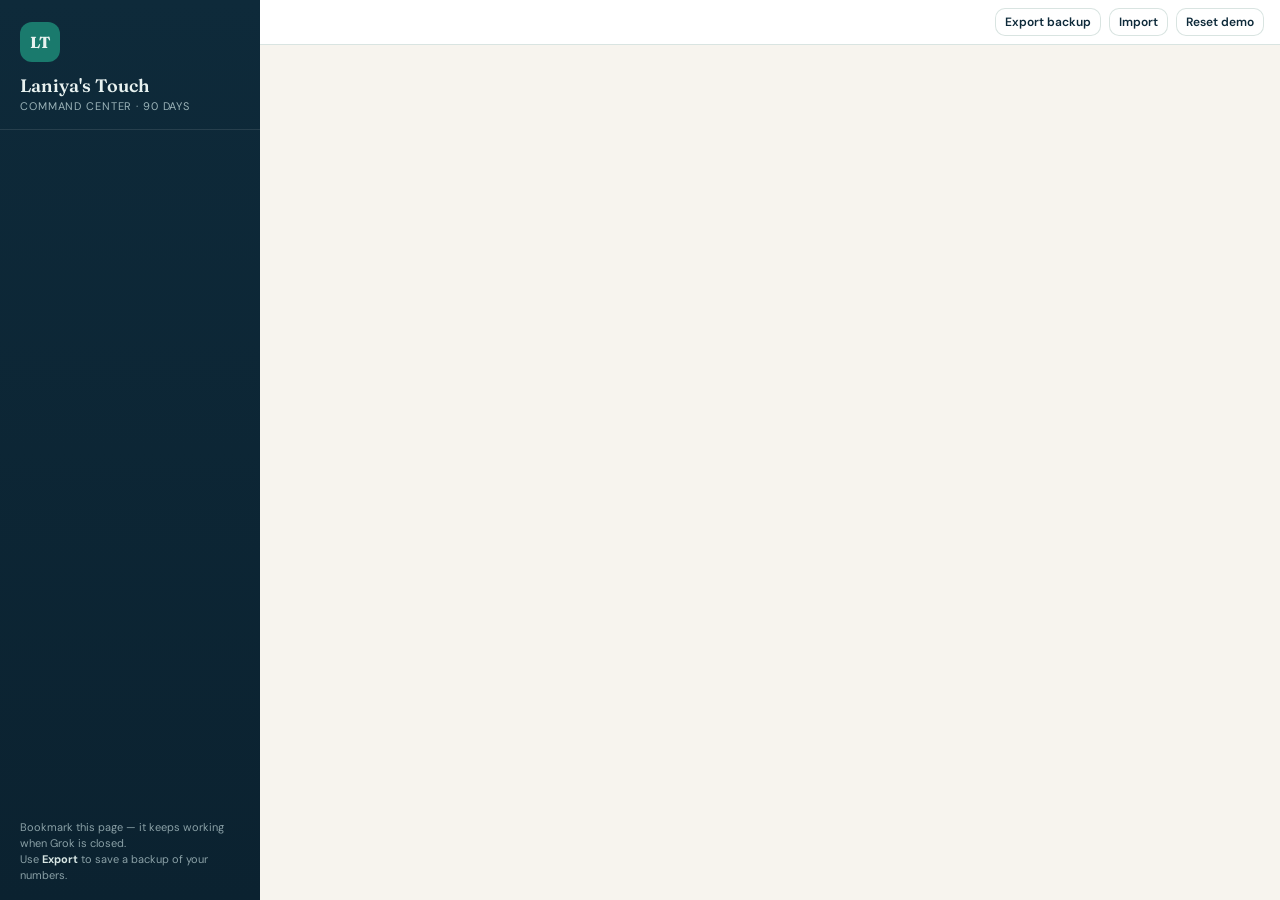
==== commit 209ab3b0: "Publish command center (CEO, money, QC, staff, clients, 90-day)" ====
--- a/index.html
+++ b/index.html
@@ -1,1594 +1,566 @@
 <!DOCTYPE html>
 <html lang="en">
 <head>
-  <meta charset="UTF-8" />
-  <meta name="viewport" content="width=device-width, initial-scale=1" />
-  <title>Laniya's Touch — 3-Month Operations Hub</title>
-  <link rel="preconnect" href="https://fonts.googleapis.com" />
-  <link rel="preconnect" href="https://fonts.gstatic.com" crossorigin />
-  <link href="https://fonts.googleapis.com/css2?family=DM+Sans:ital,opsz,wght@0,9..40,400;0,9..40,500;0,9..40,600;0,9..40,700;1,9..40,400&family=Fraunces:opsz,wght@9..144,500;9..144,600;9..144,700&display=swap" rel="stylesheet" />
-  <style>
-    :root {
-      --navy: #0e2a3a;
-      --navy-2: #16384c;
-      --ink: #12202a;
-      --teal: #1a7a6d;
-      --teal-2: #249688;
-      --mint: #d8f0eb;
-      --foam: #f3faf8;
-      --gold: #c4a35a;
-      --gold-2: #e8d7a8;
-      --paper: #f7f4ee;
-      --white: #ffffff;
-      --line: #d9e4e1;
-      --muted: #5b6d75;
-      --danger: #b54a3c;
-      --ok: #1f7a4d;
-      --warn: #b7791f;
-      --shadow: 0 10px 30px rgba(14, 42, 58, 0.08);
-      --radius: 16px;
-    }
-    * { box-sizing: border-box; }
-    html, body { margin: 0; height: 100%; }
-    body {
-      font-family: "DM Sans", system-ui, sans-serif;
-      background: var(--paper);
-      color: var(--ink);
-      display: flex;
-      min-height: 100vh;
-    }
-    button, input, select, textarea { font-family: inherit; }
-    .app { display: flex; width: 100%; min-height: 100vh; }
-
-    /* Sidebar */
-    aside {
-      width: 272px;
-      background: linear-gradient(180deg, var(--navy) 0%, #0b2230 100%);
-      color: #e8f2f0;
-      padding: 22px 16px;
-      display: flex;
-      flex-direction: column;
-      position: sticky;
-      top: 0;
-      height: 100vh;
-      flex-shrink: 0;
-    }
-    .brand { padding: 6px 10px 22px; border-bottom: 1px solid rgba(255,255,255,.08); margin-bottom: 16px; }
-    .brand-mark {
-      width: 42px; height: 42px; border-radius: 12px;
-      background: linear-gradient(135deg, var(--teal-2), #0e5b52);
-      display: grid; place-items: center;
-      font-family: Fraunces, serif; font-weight: 700; color: #fff; font-size: 18px;
-      box-shadow: 0 6px 16px rgba(0,0,0,.25);
-    }
-    .brand h1 { font-family: Fraunces, serif; font-size: 18px; margin: 12px 0 2px; font-weight: 600; letter-spacing: -.02em; }
-    .brand p { margin: 0; font-size: 11.5px; color: #9bb3b8; letter-spacing: .04em; text-transform: uppercase; }
-    .meta { font-size: 12px; color: var(--muted); }
-    nav { display: flex; flex-direction: column; gap: 4px; overflow: auto; }
-    nav button {
-      appearance: none; border: 0; background: transparent; color: #c9d9dc;
-      text-align: left; padding: 10px 12px; border-radius: 10px; cursor: pointer;
-      font-size: 13.5px; display: flex; align-items: center; gap: 10px;
-    }
-    nav button:hover { background: rgba(255,255,255,.06); color: #fff; }
-    nav button.active { background: rgba(36,150,136,.22); color: #fff; box-shadow: inset 0 0 0 1px rgba(36,150,136,.35); }
-    nav .ico { width: 18px; text-align: center; opacity: .85; }
-    .aside-foot { margin-top: auto; padding: 14px 10px 4px; font-size: 11px; color: #8aa0a6; line-height: 1.45; }
-    .aside-foot strong { color: #d7e6e4; font-weight: 600; }
-
-    /* Main */
-    main { flex: 1; padding: 28px 32px 60px; max-width: 1280px; }
-    .topbar { display: flex; justify-content: space-between; align-items: flex-start; gap: 16px; margin-bottom: 22px; }
-    .eyebrow { font-size: 11px; letter-spacing: .14em; text-transform: uppercase; color: var(--teal); font-weight: 700; margin: 0 0 6px; }
-    h2.page-title { font-family: Fraunces, serif; font-size: 32px; margin: 0; letter-spacing: -.03em; color: var(--navy); }
-    .lede { color: var(--muted); margin: 8px 0 0; max-width: 62ch; line-height: 1.55; }
-    .view { display: none; }
-    .view.active { display: block; animation: fade .25s ease; }
-    @keyframes fade { from { opacity: 0; transform: translateY(6px); } to { opacity: 1; transform: none; } }
-
-    .grid { display: grid; gap: 16px; }
-    .g-4 { grid-template-columns: repeat(4, 1fr); }
-    .g-3 { grid-template-columns: repeat(3, 1fr); }
-    .g-2 { grid-template-columns: repeat(2, 1fr); }
-    @media (max-width: 1100px) {
-      .g-4 { grid-template-columns: repeat(2, 1fr); }
-      .g-3 { grid-template-columns: 1fr; }
-    }
-    @media (max-width: 860px) {
-      body { display: block; }
-      aside { width: 100%; height: auto; position: relative; }
-      nav { flex-direction: row; flex-wrap: wrap; }
-      .g-4, .g-2 { grid-template-columns: 1fr; }
-      main { padding: 20px 16px 48px; }
-    }
-
-    .card {
-      background: var(--white);
-      border: 1px solid var(--line);
-      border-radius: var(--radius);
-      box-shadow: var(--shadow);
-      padding: 18px 18px 16px;
-    }
-    .card h3 { margin: 0 0 6px; font-size: 15px; color: var(--navy); }
-    .stat { font-family: Fraunces, serif; font-size: 34px; color: var(--navy); letter-spacing: -.03em; }
-    .stat small { font-family: DM Sans, sans-serif; font-size: 13px; color: var(--muted); font-weight: 500; }
-    .progress { height: 8px; background: #e7efed; border-radius: 99px; overflow: hidden; margin-top: 10px; }
-    .progress > span { display: block; height: 100%; background: linear-gradient(90deg, var(--teal), #3bb8a8); border-radius: 99px; }
-
-    table { width: 100%; border-collapse: collapse; font-size: 13.5px; }
-    th { text-align: left; font-size: 11px; letter-spacing: .08em; text-transform: uppercase; color: var(--muted); padding: 8px 10px; border-bottom: 1px solid var(--line); }
-    td { padding: 10px; border-bottom: 1px solid #eef3f2; vertical-align: top; }
-    tr:hover td { background: var(--foam); }
-
-    .pill {
-      display: inline-flex; align-items: center; gap: 6px;
-      border-radius: 999px; padding: 3px 9px; font-size: 11.5px; font-weight: 600;
-      background: var(--mint); color: var(--teal);
-    }
-    .pill.gold { background: #f4ead0; color: #7a5b16; }
-    .pill.navy { background: #e4eef3; color: var(--navy); }
-    .pill.warn { background: #f8e7c9; color: #8a5a10; }
-    .pill.danger { background: #f8dcd8; color: var(--danger); }
-    .pill.muted { background: #eef1f2; color: var(--muted); }
-
-    .btn {
-      border: 0; border-radius: 10px; padding: 9px 14px; cursor: pointer;
-      background: var(--navy); color: #fff; font-weight: 600; font-size: 13px;
-    }
-    .btn:hover { background: var(--navy-2); }
-    .btn.ghost { background: transparent; color: var(--navy); box-shadow: inset 0 0 0 1px var(--line); }
-    .btn.teal { background: var(--teal); }
-    .btn.small { padding: 6px 10px; font-size: 12px; }
-    .btn.danger { background: var(--danger); }
-
-    .toolbar { display: flex; gap: 8px; flex-wrap: wrap; align-items: center; }
-    input[type="text"], input[type="email"], input[type="tel"], input[type="number"], select, textarea {
-      border: 1px solid var(--line); border-radius: 10px; padding: 9px 11px; font-size: 13.5px;
-      background: #fff; color: var(--ink); width: 100%;
-    }
-    textarea { min-height: 80px; resize: vertical; }
-    label.field { display: block; font-size: 12px; font-weight: 600; color: var(--navy); margin: 0 0 6px; }
-    .form-row { display: grid; gap: 12px; margin-bottom: 12px; }
-    .form-row.cols-2 { grid-template-columns: 1fr 1fr; }
-    .form-row.cols-3 { grid-template-columns: 1fr 1fr 1fr; }
-    @media (max-width: 700px) { .form-row.cols-2, .form-row.cols-3 { grid-template-columns: 1fr; } }
-
-    .modal-back {
-      position: fixed; inset: 0; background: rgba(14,42,58,.45);
-      display: none; align-items: center; justify-content: center; padding: 20px; z-index: 40;
-    }
-    .modal-back.open { display: flex; }
-    .modal { background: #fff; width: min(640px, 100%); border-radius: 18px; padding: 22px; max-height: 90vh; overflow: auto; }
-    .modal h3 { font-family: Fraunces, serif; font-size: 22px; margin: 0 0 14px; }
-
-    .check-item {
-      display: flex; gap: 10px; align-items: flex-start; padding: 10px 0;
-      border-bottom: 1px solid #eef3f2;
-    }
-    .check-item input { margin-top: 3px; accent-color: var(--teal); width: 16px; height: 16px; }
-    .check-item label { font-size: 14px; line-height: 1.4; }
-    .check-item .meta { font-size: 12px; color: var(--muted); }
-
-    .tier {
-      border-top: 4px solid var(--teal);
-    }
-    .tier.t2 { border-top-color: var(--gold); }
-    .tier.t3 { border-top-color: #6b7c86; }
-    ul.clean { margin: 8px 0 0; padding-left: 18px; color: var(--muted); line-height: 1.55; }
-    .vp { margin-top: 10px; font-size: 13px; background: var(--foam); padding: 10px 12px; border-radius: 10px; color: var(--navy-2); }
-
-    .seq { display: flex; gap: 6px; flex-wrap: wrap; }
-    .seq span {
-      font-size: 11px; padding: 4px 7px; border-radius: 6px; background: #eef1f2; color: #6a7a80; font-weight: 600;
-    }
-    .seq span.done { background: var(--mint); color: var(--teal); }
-    .seq span.now { background: var(--navy); color: #fff; }
-
-    .note { font-size: 13px; color: var(--muted); line-height: 1.55; }
-    .split { display: flex; justify-content: space-between; align-items: center; gap: 10px; }
-    .hidden { display: none !important; }
-    .empty { text-align: center; padding: 28px 10px; color: var(--muted); }
-  </style>
+<meta charset="UTF-8" />
+<meta name="viewport" content="width=device-width, initial-scale=1" />
+<title>Laniya's Touch — Command Center</title>
+<link rel="preconnect" href="https://fonts.googleapis.com" />
+<link rel="preconnect" href="https://fonts.gstatic.com" crossorigin />
+<link href="https://fonts.googleapis.com/css2?family=DM+Sans:ital,opsz,wght@0,9..40,400;0,9..40,500;0,9..40,600;0,9..40,700;1,9..40,400&family=Fraunces:opsz,wght@9..144,500;9..144,600;9..144,700&display=swap" rel="stylesheet" />
+<style>
+:root {
+  --navy:#0e2a3a; --navy-2:#16384c; --ink:#12202a; --teal:#1a7a6d; --teal-2:#249688;
+  --mint:#d8f0eb; --foam:#f3faf8; --gold:#c4a35a; --paper:#f7f4ee; --white:#fff;
+  --line:#d9e4e1; --muted:#5b6d75; --danger:#b54a3c; --ok:#1f7a4d; --warn:#b7791f;
+  --shadow:0 10px 30px rgba(14,42,58,.08); --radius:16px;
+}
+*{box-sizing:border-box}
+html,body{margin:0;height:100%;font-family:"DM Sans",system-ui,sans-serif;background:var(--paper);color:var(--ink)}
+button,input,select,textarea{font-family:inherit}
+.app{display:flex;height:100dvh;min-height:0}
+aside{width:260px;background:linear-gradient(180deg,var(--navy),#0b2230);color:#e8f2f0;display:flex;flex-direction:column;flex-shrink:0}
+.brand{padding:22px 20px 16px;border-bottom:1px solid rgba(255,255,255,.1)}
+.mark{width:40px;height:40px;border-radius:12px;background:var(--teal);display:grid;place-items:center;font-family:Fraunces,serif;font-weight:700}
+.brand h1{font-family:Fraunces,serif;font-size:18px;margin:12px 0 2px;font-weight:600}
+.brand p{margin:0;font-size:11px;letter-spacing:.08em;text-transform:uppercase;color:#9bb3b8}
+nav{padding:12px;display:flex;flex-direction:column;gap:4px}
+nav button{appearance:none;border:0;background:transparent;color:#c9d9dc;text-align:left;padding:10px 12px;border-radius:10px;cursor:pointer;font-size:13.5px}
+nav button:hover{background:rgba(255,255,255,.06);color:#fff}
+nav button.active{background:rgba(36,150,136,.22);color:#fff;box-shadow:inset 0 0 0 1px rgba(36,150,136,.35)}
+.aside-foot{margin-top:auto;padding:16px 20px;font-size:11px;color:#8aa0a6;line-height:1.45}
+.aside-foot strong{color:#d7e6e4}
+.shell{flex:1;min-width:0;display:flex;flex-direction:column}
+header.top{display:flex;gap:8px;justify-content:flex-end;align-items:center;padding:8px 16px;border-bottom:1px solid var(--line);background:#fff;flex-wrap:wrap}
+main{flex:1;overflow:auto;padding:24px 28px 56px}
+.wrap{max-width:1180px;margin:0 auto}
+.eyebrow{font-size:11px;font-weight:700;letter-spacing:.14em;text-transform:uppercase;color:var(--teal);margin:0 0 6px}
+h2.page{font-family:Fraunces,serif;font-size:32px;margin:0;letter-spacing:-.03em;color:var(--navy)}
+.lede{color:var(--muted);margin:8px 0 0;max-width:62ch;line-height:1.55}
+.topbar{display:flex;justify-content:space-between;gap:16px;align-items:flex-start;margin-bottom:22px;flex-wrap:wrap}
+.grid{display:grid;gap:12px}
+.g5{grid-template-columns:repeat(5,1fr)}
+.g4{grid-template-columns:repeat(4,1fr)}
+.g3{grid-template-columns:repeat(3,1fr)}
+.g2{grid-template-columns:repeat(2,1fr)}
+@media (max-width:1100px){.g5,.g4{grid-template-columns:repeat(2,1fr)}.g3{grid-template-columns:1fr}}
+@media (max-width:860px){
+  .app{flex-direction:column;height:auto;min-height:100dvh}
+  aside{width:100%;height:auto}
+  nav{flex-direction:row;flex-wrap:wrap}
+  .g5,.g4,.g2{grid-template-columns:1fr}
+  main{padding:16px}
+}
+.card{background:#fff;border:1px solid var(--line);border-radius:var(--radius);box-shadow:var(--shadow);padding:16px 18px}
+.stat{font-family:Fraunces,serif;font-size:30px;color:var(--navy);letter-spacing:-.03em}
+.kicker{font-size:11px;font-weight:700;letter-spacing:.12em;text-transform:uppercase;color:var(--teal)}
+.btn{border:0;border-radius:10px;padding:9px 14px;cursor:pointer;background:var(--navy);color:#fff;font-weight:600;font-size:13px}
+.btn:hover{background:var(--navy-2)}
+.btn.ghost{background:transparent;color:var(--navy);box-shadow:inset 0 0 0 1px var(--line)}
+.btn.teal{background:var(--teal)}
+.btn.small{padding:6px 10px;font-size:12px}
+.pill{display:inline-flex;border-radius:999px;padding:3px 9px;font-size:11.5px;font-weight:600;background:var(--mint);color:var(--teal)}
+.pill.red{background:#f8dcd8;color:var(--danger)}
+.pill.amber{background:#f8e7c9;color:#8a5a10}
+.pill.green{background:#dcefe3;color:var(--ok)}
+.pill.navy{background:#e4eef3;color:var(--navy)}
+.pill.muted{background:#eef1f2;color:var(--muted)}
+table{width:100%;border-collapse:collapse;font-size:13.5px}
+th{text-align:left;font-size:11px;letter-spacing:.08em;text-transform:uppercase;color:var(--muted);padding:8px 10px;border-bottom:1px solid var(--line)}
+td{padding:10px;border-bottom:1px solid #eef3f2;vertical-align:top}
+tr:hover td{background:var(--foam)}
+label.field{display:block;font-size:12px;font-weight:600;color:var(--navy);margin:0 0 6px}
+input,select,textarea{border:1px solid var(--line);border-radius:10px;padding:9px 11px;font-size:13.5px;width:100%;background:#fff}
+textarea{min-height:72px}
+.form-row{display:grid;gap:12px;margin-bottom:12px}
+.cols-2{grid-template-columns:1fr 1fr}
+.cols-3{grid-template-columns:1fr 1fr 1fr}
+.modal-back{position:fixed;inset:0;background:rgba(14,42,58,.45);display:none;align-items:flex-end;justify-content:center;z-index:40;padding:0}
+.modal-back.open{display:flex}
+.modal{background:#fff;width:min(640px,100%);border-radius:18px 18px 0 0;padding:22px;max-height:92dvh;overflow:auto}
+@media(min-width:700px){.modal-back{align-items:center;padding:20px}.modal{border-radius:18px}}
+.attn{border:1px solid var(--line);border-radius:16px;padding:16px;text-align:left;cursor:pointer;background:#fff}
+.attn.red{background:#fdf4f2;border-color:#f0c9c3}
+.attn.amber{background:#fdf8ee;border-color:#f0ddb3}
+.attn.green{background:#f3faf5;border-color:#c9e6d2}
+.bar{height:10px;background:#e7efed;border-radius:99px;overflow:hidden}
+.bar>span{display:block;height:100%;background:var(--teal)}
+.photos{display:flex;gap:8px;overflow:auto;margin-top:8px}
+.photos img,.photos video{height:88px;border-radius:10px;object-fit:cover}
+.note{font-size:13px;color:var(--muted);line-height:1.55}
+.hidden{display:none !important}
+.menu-btn{display:none}
+@media(max-width:860px){.menu-btn{display:inline-flex}}
+.check{display:flex;gap:8px;align-items:flex-start;padding:8px 0;border-bottom:1px solid #eef3f2;cursor:pointer}
+</style>
 </head>
 <body>
-  <div class="app">
-    <aside>
-      <div class="brand">
-        <div class="brand-mark">LT</div>
-        <h1>Laniya's Touch</h1>
-        <p>Operations Hub · 90 days</p>
+<div class="app">
+  <aside id="aside">
+    <div class="brand">
+      <div class="mark">LT</div>
+      <h1>Laniya's Touch</h1>
+      <p>Command center · 90 days</p>
+    </div>
+    <nav id="nav"></nav>
+    <div class="aside-foot">
+      Bookmark this page — it keeps working when Grok is closed.<br/>
+      Use <strong>Export</strong> to save a backup of your numbers.
+    </div>
+  </aside>
+  <div class="shell">
+    <header class="top">
+      <button class="btn ghost small menu-btn" onclick="toggleMenu()">Menu</button>
+      <span style="margin-right:auto;font-family:Fraunces,serif;color:var(--navy)" class="menu-btn">Laniya's Touch</span>
+      <button class="btn ghost small" onclick="exportJson()">Export backup</button>
+      <label class="btn ghost small" style="cursor:pointer">Import<input id="imp" type="file" accept="application/json" class="hidden"></label>
+      <button class="btn ghost small" onclick="if(confirm('Reset to the seeded command center?')) resetDemo()">Reset demo</button>
+    </header>
+    <main><div class="wrap" id="root"></div></main>
+  </div>
+</div>
+<div class="modal-back" id="modal"><div class="modal" id="modalBody"></div></div>
+<script>
+const KEY = "laniya-ops-hub-v3";
+const FREQ = {Weekly:4.33,"Bi-weekly":2.17,Monthly:1,Quarterly:1/3,Yearly:1/12,"One-off":0};
+const SEED = {"engagementStart":"2026-09-01","baseline":{"asOf":"2026-09-01","label":"As found — August 2026","revenue":5480,"expenses":5120,"labour":3280,"grossMargin":0.21,"net":360,"clientCount":4,"avgJobValue":390,"complaints":5,"rework":4},"overhead":{"rent":400,"insurance":350,"vehicle":600,"supplies":180,"admin":120,"other":80,"fuel":420,"ownerDraw":2200},"staff":[{"id":"s1","name":"Keisha Clarke","role":"Crew lead","payRate":28,"phone":"246-233-0144","status":"Active","notes":"Leads Harbour and villa spec. High QC, low rework."},{"id":"s2","name":"Marlon Weekes","role":"Cleaner","payRate":22,"phone":"246-230-7721","status":"Active","notes":"Often over hours. Restroom and glass misses repeating."},{"id":"s3","name":"Shanice Holder","role":"Cleaner","payRate":22,"phone":"246-271-4480","status":"Active","notes":"Reliable. Pair with Keisha on clinics and Harbour."}],"clients":[{"id":"c1","name":"Harbour Law Chambers","property":"3rd Floor, Harbour Place","sector":"Commercial office","frequency":"Weekly","status":"Active","contractStart":"2026-03-01","contact":"Andrea Best","phone":"246-430-1100","email":"andrea@harbourlaw.bb","price":480,"estHours":6,"services":"Weekly office: desks, kitchenette, restrooms, floors, reception.","specialInstructions":"Do not move files on partners' desks. After 6:30pm Fridays only if extra.","accessInfo":"Fob at reception. Alarm code with Andrea.","watchPoints":["Kitchenette fridge door","Boardroom glass","Partners' desks — wipe around, don't tidy papers"],"assignedStaffIds":["s1","s3"],"targetMargin":0.35,"notes":"Anchor Tier 1 contract. Treat as the proof-of-work site."},{"id":"c2","name":"Sunset Villa","property":"West Coast, Worthing","sector":"Villa / vacation rental","frequency":"Weekly","status":"Active","contractStart":"2026-05-12","contact":"Patrice Hall","phone":"246-266-9090","email":"patrice@sunsetvilla.bb","price":350,"estHours":8,"services":"Weekly villa + guest turnover, linen, photo inspection.","specialInstructions":"Guest changeover days: baths and glass to hotel spec. Report maintenance separately.","accessInfo":"Key lockbox 4419. Gate code 2208.","watchPoints":["Master shower glass","Outdoor glass doors","White upholstery"],"assignedStaffIds":["s1","s2"],"targetMargin":0.35,"notes":"Underpriced for hours and villa spec. Prime pricing conversation."},{"id":"c3","name":"Coral Court Medical","property":"Coral Court, Hastings","sector":"Medical / clinic","frequency":"Bi-weekly","status":"Active","contractStart":"2026-04-08","contact":"Dr. R. Singh — practice manager Nia","phone":"246-427-3300","email":"nia@coralcourt.bb","price":620,"estHours":5,"services":"Clinical hygiene, waiting room, restrooms. No photos of records.","specialInstructions":"Before 7:30am only. Absolute discretion.","accessInfo":"Nia meets at the side door.","watchPoints":["Treatment rooms","Waiting-room toys/magazines","Clinical waste"],"assignedStaffIds":["s1","s3"],"targetMargin":0.35,"notes":"Good specialty margin. Invoice discipline is the problem."},{"id":"c4","name":"Limegrove Offices","property":"Limegrove, Holetown","sector":"Retail / showroom","frequency":"Weekly","status":"Active","contractStart":"2026-06-02","contact":"Jason Moore","phone":"246-572-0188","email":"jason@limegroveoffices.bb","price":400,"estHours":5,"services":"Evening office clean of shared suites.","specialInstructions":"After 5:30pm. Kitchenette is the complaint magnet.","accessInfo":"Security desk signs crew in.","watchPoints":["Kitchenette","Suite restrooms","Glass on atrium side"],"assignedStaffIds":["s2"],"targetMargin":0.35,"notes":"Complaints climbing. Staffed by Marlon alone."},{"id":"c5","name":"Hastings Café","property":"Hastings Main Road","sector":"Restaurant / café","frequency":"Monthly","status":"Active","contractStart":"2026-07-01","contact":"Leah Clarke","phone":"246-228-4411","email":"leah@hastingscafe.bb","price":280,"estHours":6,"services":"Monthly kitchen / floor deep clean after close.","specialInstructions":"After 9pm. Extraction only if listed that month.","accessInfo":"Leah leaves the back key.","watchPoints":["Canopy grease","Floor edges","Service counter"],"assignedStaffIds":["s1","s2"],"targetMargin":0.35,"notes":"Cash-injection work priced like a favour. Hours over-run."}],"visits":[{"id":"v-h1","clientId":"c1","date":"2026-08-12","startTime":"07:00","endTime":"13:00","hoursActual":6,"overtimeHours":0,"suppliesCost":14,"transportCost":18,"crewIds":["s1","s3"],"qcScore":"Pass","qcNotes":"Solid weekly.","issue":"","damageReport":"","checklist":[{"id":"ck-0","label":"Trash and recycling emptied","ok":true,"note":""},{"id":"ck-1","label":"Desks and shared surfaces wiped","ok":true,"note":""},{"id":"ck-2","label":"Reception presentable","ok":true,"note":""},{"id":"ck-3","label":"Kitchen / break room to spec","ok":true,"note":""},{"id":"ck-4","label":"Restrooms restocked and clean","ok":true,"note":""},{"id":"ck-5","label":"Floors vacuumed / mopped","ok":true,"note":""},{"id":"ck-6","label":"Exception notes left for manager","ok":true,"note":""}],"media":[],"sampled":false,"sampledReviewed":false},{"id":"v-h2","clientId":"c1","date":"2026-08-19","startTime":"07:00","endTime":"13:15","hoursActual":6.25,"overtimeHours":0,"suppliesCost":12,"transportCost":18,"crewIds":["s1","s3"],"qcScore":"Pass","qcNotes":"","issue":"","damageReport":"","checklist":[{"id":"ck-0","label":"Trash and recycling emptied","ok":true,"note":""},{"id":"ck-1","label":"Desks and shared surfaces wiped","ok":true,"note":""},{"id":"ck-2","label":"Reception presentable","ok":true,"note":""},{"id":"ck-3","label":"Kitchen / break room to spec","ok":true,"note":""},{"id":"ck-4","label":"Restrooms restocked and clean","ok":true,"note":""},{"id":"ck-5","label":"Floors vacuumed / mopped","ok":true,"note":""},{"id":"ck-6","label":"Exception notes left for manager","ok":true,"note":""}],"media":[],"sampled":true,"sampledReviewed":true},{"id":"v-h3","clientId":"c1","date":"2026-08-26","startTime":"07:00","endTime":"13:00","hoursActual":6,"overtimeHours":0,"suppliesCost":11,"transportCost":18,"crewIds":["s1","s3"],"qcScore":"Pass","qcNotes":"","issue":"","damageReport":"","checklist":[{"id":"ck-0","label":"Trash and recycling emptied","ok":true,"note":""},{"id":"ck-1","label":"Desks and shared surfaces wiped","ok":true,"note":""},{"id":"ck-2","label":"Reception presentable","ok":true,"note":""},{"id":"ck-3","label":"Kitchen / break room to spec","ok":true,"note":""},{"id":"ck-4","label":"Restrooms restocked and clean","ok":true,"note":""},{"id":"ck-5","label":"Floors vacuumed / mopped","ok":true,"note":""},{"id":"ck-6","label":"Exception notes left for manager","ok":true,"note":""}],"media":[{"id":"m-h3a","kind":"after","src":"/qc/office-reception-after.jpg","caption":"Reception after"}],"sampled":false,"sampledReviewed":false},{"id":"v-h4","clientId":"c1","date":"2026-09-02","startTime":"07:00","endTime":"13:10","hoursActual":6.2,"overtimeHours":0,"suppliesCost":12,"transportCost":18,"crewIds":["s1","s3"],"qcScore":"Pass","qcNotes":"Kitchenette reset. Photo set complete.","issue":"","damageReport":"","checklist":[{"id":"ck-0","label":"Trash and recycling emptied","ok":true,"note":""},{"id":"ck-1","label":"Desks and shared surfaces wiped","ok":true,"note":""},{"id":"ck-2","label":"Reception presentable","ok":true,"note":""},{"id":"ck-3","label":"Kitchen / break room to spec","ok":true,"note":""},{"id":"ck-4","label":"Restrooms restocked and clean","ok":true,"note":""},{"id":"ck-5","label":"Floors vacuumed / mopped","ok":true,"note":""},{"id":"ck-6","label":"Exception notes left for manager","ok":true,"note":""}],"media":[{"id":"m-h4b","kind":"before","src":"/qc/office-kitchen-before.jpg","caption":"Kitchenette before"},{"id":"m-h4a","kind":"after","src":"/qc/office-kitchen-after.jpg","caption":"Kitchenette after"},{"id":"m-h4r","kind":"after","src":"/qc/office-reception-after.jpg","caption":"Reception after"}],"sampled":true,"sampledReviewed":false},{"id":"v-s1","clientId":"c2","date":"2026-08-09","startTime":"09:00","endTime":"18:00","hoursActual":9,"overtimeHours":1,"suppliesCost":28,"transportCost":32,"crewIds":["s1","s2"],"qcScore":"Retrain","qcNotes":"Glass and chrome not to villa spec.","issue":"Bathroom glass streaks","damageReport":"","checklist":[{"id":"ck-0","label":"Entry photos taken before work","ok":true,"note":""},{"id":"ck-1","label":"Linen change and bed presentation","ok":true,"note":""},{"id":"ck-2","label":"Kitchen to spec","ok":true,"note":""},{"id":"ck-3","label":"Baths, glass, and chrome to spec","ok":false,"note":"Missed on this visit"},{"id":"ck-4","label":"Floors and living areas","ok":true,"note":""},{"id":"ck-5","label":"Consumables reset","ok":true,"note":""},{"id":"ck-6","label":"Photo-verified inspection sent","ok":true,"note":""},{"id":"ck-7","label":"Maintenance / missing-item log sent","ok":true,"note":""}],"media":[],"sampled":true,"sampledReviewed":true},{"id":"v-s2","clientId":"c2","date":"2026-08-16","startTime":"09:00","endTime":"17:30","hoursActual":8.5,"overtimeHours":0.5,"suppliesCost":24,"transportCost":32,"crewIds":["s1","s2"],"qcScore":"Pass","qcNotes":"","issue":"","damageReport":"Hairline chip on hallway tile — photographed, existing.","checklist":[{"id":"ck-0","label":"Entry photos taken before work","ok":true,"note":""},{"id":"ck-1","label":"Linen change and bed presentation","ok":true,"note":""},{"id":"ck-2","label":"Kitchen to spec","ok":true,"note":""},{"id":"ck-3","label":"Baths, glass, and chrome to spec","ok":true,"note":""},{"id":"ck-4","label":"Floors and living areas","ok":true,"note":""},{"id":"ck-5","label":"Consumables reset","ok":true,"note":""},{"id":"ck-6","label":"Photo-verified inspection sent","ok":true,"note":""},{"id":"ck-7","label":"Maintenance / missing-item log sent","ok":true,"note":""}],"media":[],"sampled":false,"sampledReviewed":false},{"id":"v-s3","clientId":"c2","date":"2026-08-23","startTime":"09:00","endTime":"18:00","hoursActual":9,"overtimeHours":1,"suppliesCost":26,"transportCost":32,"crewIds":["s2","s3"],"qcScore":"Redo","qcNotes":"Guest arriving 4pm. Crew sent back for baths.","issue":"Bath grout and shower glass below standard","damageReport":"","checklist":[{"id":"ck-0","label":"Entry photos taken before work","ok":true,"note":""},{"id":"ck-1","label":"Linen change and bed presentation","ok":true,"note":""},{"id":"ck-2","label":"Kitchen to spec","ok":true,"note":""},{"id":"ck-3","label":"Baths, glass, and chrome to spec","ok":false,"note":"Missed on this visit"},{"id":"ck-4","label":"Floors and living areas","ok":true,"note":""},{"id":"ck-5","label":"Consumables reset","ok":true,"note":""},{"id":"ck-6","label":"Photo-verified inspection sent","ok":false,"note":"Missed on this visit"},{"id":"ck-7","label":"Maintenance / missing-item log sent","ok":true,"note":""}],"media":[],"sampled":true,"sampledReviewed":true},{"id":"v-s4","clientId":"c2","date":"2026-08-30","startTime":"09:00","endTime":"17:00","hoursActual":8,"overtimeHours":0,"suppliesCost":22,"transportCost":32,"crewIds":["s1","s3"],"qcScore":"Pass","qcNotes":"Keisha led. Villa spec held.","issue":"","damageReport":"","checklist":[{"id":"ck-0","label":"Entry photos taken before work","ok":true,"note":""},{"id":"ck-1","label":"Linen change and bed presentation","ok":true,"note":""},{"id":"ck-2","label":"Kitchen to spec","ok":true,"note":""},{"id":"ck-3","label":"Baths, glass, and chrome to spec","ok":true,"note":""},{"id":"ck-4","label":"Floors and living areas","ok":true,"note":""},{"id":"ck-5","label":"Consumables reset","ok":true,"note":""},{"id":"ck-6","label":"Photo-verified inspection sent","ok":true,"note":""},{"id":"ck-7","label":"Maintenance / missing-item log sent","ok":true,"note":""}],"media":[{"id":"m-s4b","kind":"after","src":"/qc/villa-bath-after.jpg","caption":"Master bath after"},{"id":"m-s4l","kind":"after","src":"/qc/villa-living-after.jpg","caption":"Living after"}],"sampled":false,"sampledReviewed":false},{"id":"v-s5","clientId":"c2","date":"2026-09-01","startTime":"09:00","endTime":"17:40","hoursActual":8.7,"overtimeHours":0.7,"suppliesCost":24,"transportCost":32,"crewIds":["s1","s2"],"qcScore":"Pass","qcNotes":"Turnover for 2 Sept arrival.","issue":"","damageReport":"","checklist":[{"id":"ck-0","label":"Entry photos taken before work","ok":true,"note":""},{"id":"ck-1","label":"Linen change and bed presentation","ok":true,"note":""},{"id":"ck-2","label":"Kitchen to spec","ok":true,"note":""},{"id":"ck-3","label":"Baths, glass, and chrome to spec","ok":true,"note":""},{"id":"ck-4","label":"Floors and living areas","ok":true,"note":""},{"id":"ck-5","label":"Consumables reset","ok":true,"note":""},{"id":"ck-6","label":"Photo-verified inspection sent","ok":true,"note":""},{"id":"ck-7","label":"Maintenance / missing-item log sent","ok":true,"note":""}],"media":[{"id":"m-s5b","kind":"after","src":"/qc/villa-bath-after.jpg","caption":"Master bath after"},{"id":"m-s5l","kind":"after","src":"/qc/villa-living-after.jpg","caption":"Living after"}],"sampled":true,"sampledReviewed":false},{"id":"v-l1","clientId":"c4","date":"2026-08-13","startTime":"17:30","endTime":"22:30","hoursActual":5,"overtimeHours":0,"suppliesCost":16,"transportCost":14,"crewIds":["s2"],"qcScore":"Retrain","qcNotes":"Kitchenette left sticky.","issue":"Break-room counters","damageReport":"","checklist":[{"id":"ck-0","label":"Trash and recycling emptied","ok":true,"note":""},{"id":"ck-1","label":"Desks and shared surfaces wiped","ok":true,"note":""},{"id":"ck-2","label":"Reception presentable","ok":true,"note":""},{"id":"ck-3","label":"Kitchen / break room to spec","ok":false,"note":"Missed on this visit"},{"id":"ck-4","label":"Restrooms restocked and clean","ok":true,"note":""},{"id":"ck-5","label":"Floors vacuumed / mopped","ok":true,"note":""},{"id":"ck-6","label":"Exception notes left for manager","ok":true,"note":""}],"media":[],"sampled":false,"sampledReviewed":false},{"id":"v-l2","clientId":"c4","date":"2026-08-20","startTime":"17:30","endTime":"23:00","hoursActual":5.5,"overtimeHours":0.5,"suppliesCost":15,"transportCost":14,"crewIds":["s2"],"qcScore":"Pass","qcNotes":"","issue":"","damageReport":"","checklist":[{"id":"ck-0","label":"Trash and recycling emptied","ok":true,"note":""},{"id":"ck-1","label":"Desks and shared surfaces wiped","ok":true,"note":""},{"id":"ck-2","label":"Reception presentable","ok":true,"note":""},{"id":"ck-3","label":"Kitchen / break room to spec","ok":true,"note":""},{"id":"ck-4","label":"Restrooms restocked and clean","ok":true,"note":""},{"id":"ck-5","label":"Floors vacuumed / mopped","ok":true,"note":""},{"id":"ck-6","label":"Exception notes left for manager","ok":true,"note":""}],"media":[],"sampled":false,"sampledReviewed":false},{"id":"v-l3","clientId":"c4","date":"2026-08-27","startTime":"17:30","endTime":"22:45","hoursActual":5.25,"overtimeHours":0.25,"suppliesCost":16,"transportCost":14,"crewIds":["s2"],"qcScore":"Redo","qcNotes":"Restroom chrome and grout missed. Client complaint logged.","issue":"Restroom not to spec","damageReport":"","checklist":[{"id":"ck-0","label":"Trash and recycling emptied","ok":true,"note":""},{"id":"ck-1","label":"Desks and shared surfaces wiped","ok":true,"note":""},{"id":"ck-2","label":"Reception presentable","ok":true,"note":""},{"id":"ck-3","label":"Kitchen / break room to spec","ok":true,"note":""},{"id":"ck-4","label":"Restrooms restocked and clean","ok":false,"note":"Missed on this visit"},{"id":"ck-5","label":"Floors vacuumed / mopped","ok":true,"note":""},{"id":"ck-6","label":"Exception notes left for manager","ok":true,"note":""}],"media":[{"id":"m-l3i","kind":"issue","src":"/qc/restroom-miss.jpg","caption":"Restroom miss — QC photo"}],"sampled":true,"sampledReviewed":true},{"id":"v-l4","clientId":"c4","date":"2026-09-02","startTime":"17:30","endTime":"23:10","hoursActual":5.7,"overtimeHours":0.7,"suppliesCost":16,"transportCost":14,"crewIds":["s2"],"qcScore":"Not inspected","qcNotes":"Awaiting photo review.","issue":"","damageReport":"","checklist":[{"id":"ck-0","label":"Trash and recycling emptied","ok":true,"note":""},{"id":"ck-1","label":"Desks and shared surfaces wiped","ok":true,"note":""},{"id":"ck-2","label":"Reception presentable","ok":true,"note":""},{"id":"ck-3","label":"Kitchen / break room to spec","ok":true,"note":""},{"id":"ck-4","label":"Restrooms restocked and clean","ok":true,"note":""},{"id":"ck-5","label":"Floors vacuumed / mopped","ok":true,"note":""},{"id":"ck-6","label":"Exception notes left for manager","ok":true,"note":""}],"media":[{"id":"m-l4b","kind":"before","src":"/qc/office-kitchen-before.jpg","caption":"Kitchenette before"},{"id":"m-l4a","kind":"after","src":"/qc/office-kitchen-after.jpg","caption":"Kitchenette after"},{"id":"m-l4i","kind":"issue","src":"/qc/restroom-miss.jpg","caption":"Restroom still dull — review"}],"sampled":true,"sampledReviewed":false},{"id":"v-c1","clientId":"c3","date":"2026-08-08","startTime":"06:00","endTime":"11:00","hoursActual":5,"overtimeHours":0,"suppliesCost":22,"transportCost":16,"crewIds":["s1","s3"],"qcScore":"Pass","qcNotes":"Clinic protocol held.","issue":"","damageReport":"","checklist":[{"id":"ck-0","label":"Clinical surfaces disinfected","ok":true,"note":""},{"id":"ck-1","label":"Waiting area and reception","ok":true,"note":""},{"id":"ck-2","label":"Restrooms to hygiene spec","ok":true,"note":""},{"id":"ck-3","label":"Floors","ok":true,"note":""},{"id":"ck-4","label":"Waste handled per protocol","ok":true,"note":""},{"id":"ck-5","label":"Discretion / no client-area photos of records","ok":true,"note":""}],"media":[],"sampled":false,"sampledReviewed":false},{"id":"v-c2","clientId":"c3","date":"2026-08-22","startTime":"06:00","endTime":"11:15","hoursActual":5.25,"overtimeHours":0,"suppliesCost":20,"transportCost":16,"crewIds":["s1","s3"],"qcScore":"Pass","qcNotes":"","issue":"","damageReport":"","checklist":[{"id":"ck-0","label":"Clinical surfaces disinfected","ok":true,"note":""},{"id":"ck-1","label":"Waiting area and reception","ok":true,"note":""},{"id":"ck-2","label":"Restrooms to hygiene spec","ok":true,"note":""},{"id":"ck-3","label":"Floors","ok":true,"note":""},{"id":"ck-4","label":"Waste handled per protocol","ok":true,"note":""},{"id":"ck-5","label":"Discretion / no client-area photos of records","ok":true,"note":""}],"media":[],"sampled":true,"sampledReviewed":true},{"id":"v-k1","clientId":"c5","date":"2026-08-15","startTime":"21:00","endTime":"03:30","hoursActual":6.5,"overtimeHours":1.5,"suppliesCost":38,"transportCost":20,"crewIds":["s1","s2"],"qcScore":"Pass","qcNotes":"After-hours kitchen. Hours over estimate.","issue":"","damageReport":"","checklist":[{"id":"ck-0","label":"Front of house floors and seats","ok":true,"note":""},{"id":"ck-1","label":"Restrooms","ok":true,"note":""},{"id":"ck-2","label":"Kitchen surfaces (non-extraction)","ok":true,"note":""},{"id":"ck-3","label":"Extraction / canopy if in scope","ok":true,"note":""},{"id":"ck-4","label":"Bins and grease notes","ok":true,"note":""}],"media":[],"sampled":false,"sampledReviewed":false}],"attendance":[{"id":"a-s1-2026-08-04","staffId":"s1","date":"2026-08-04","scheduled":true,"status":"present"},{"id":"a-s2-2026-08-04","staffId":"s2","date":"2026-08-04","scheduled":true,"status":"present"},{"id":"a-s3-2026-08-04","staffId":"s3","date":"2026-08-04","scheduled":true,"status":"present"},{"id":"a-s1-2026-08-05","staffId":"s1","date":"2026-08-05","scheduled":true,"status":"present"},{"id":"a-s2-2026-08-05","staffId":"s2","date":"2026-08-05","scheduled":true,"status":"present"},{"id":"a-s3-2026-08-05","staffId":"s3","date":"2026-08-05","scheduled":true,"status":"present"},{"id":"a-s1-2026-08-06","staffId":"s1","date":"2026-08-06","scheduled":true,"status":"present"},{"id":"a-s2-2026-08-06","staffId":"s2","date":"2026-08-06","scheduled":true,"status":"present"},{"id":"a-s3-2026-08-06","staffId":"s3","date":"2026-08-06","scheduled":true,"status":"present"},{"id":"a-s1-2026-08-07","staffId":"s1","date":"2026-08-07","scheduled":true,"status":"present"},{"id":"a-s2-2026-08-07","staffId":"s2","date":"2026-08-07","scheduled":true,"status":"absent"},{"id":"a-s3-2026-08-07","staffId":"s3","date":"2026-08-07","scheduled":true,"status":"present"},{"id":"a-s1-2026-08-10","staffId":"s1","date":"2026-08-10","scheduled":true,"status":"present"},{"id":"a-s2-2026-08-10","staffId":"s2","date":"2026-08-10","scheduled":true,"status":"present"},{"id":"a-s3-2026-08-10","staffId":"s3","date":"2026-08-10","scheduled":true,"status":"present"},{"id":"a-s1-2026-08-11","staffId":"s1","date":"2026-08-11","scheduled":true,"status":"present"},{"id":"a-s2-2026-08-11","staffId":"s2","date":"2026-08-11","scheduled":true,"status":"present"},{"id":"a-s3-2026-08-11","staffId":"s3","date":"2026-08-11","scheduled":true,"status":"late"},{"id":"a-s1-2026-08-12","staffId":"s1","date":"2026-08-12","scheduled":true,"status":"present"},{"id":"a-s2-2026-08-12","staffId":"s2","date":"2026-08-12","scheduled":true,"status":"present"},{"id":"a-s3-2026-08-12","staffId":"s3","date":"2026-08-12","scheduled":true,"status":"present"},{"id":"a-s1-2026-08-13","staffId":"s1","date":"2026-08-13","scheduled":true,"status":"present"},{"id":"a-s2-2026-08-13","staffId":"s2","date":"2026-08-13","scheduled":true,"status":"present"},{"id":"a-s3-2026-08-13","staffId":"s3","date":"2026-08-13","scheduled":true,"status":"present"},{"id":"a-s1-2026-08-14","staffId":"s1","date":"2026-08-14","scheduled":true,"status":"present"},{"id":"a-s2-2026-08-14","staffId":"s2","date":"2026-08-14","scheduled":true,"status":"late"},{"id":"a-s3-2026-08-14","staffId":"s3","date":"2026-08-14","scheduled":true,"status":"present"},{"id":"a-s1-2026-08-17","staffId":"s1","date":"2026-08-17","scheduled":true,"status":"present"},{"id":"a-s2-2026-08-17","staffId":"s2","date":"2026-08-17","scheduled":true,"status":"present"},{"id":"a-s3-2026-08-17","staffId":"s3","date":"2026-08-17","scheduled":true,"status":"present"},{"id":"a-s1-2026-08-18","staffId":"s1","date":"2026-08-18","scheduled":true,"status":"present"},{"id":"a-s2-2026-08-18","staffId":"s2","date":"2026-08-18","scheduled":true,"status":"present"},{"id":"a-s3-2026-08-18","staffId":"s3","date":"2026-08-18","scheduled":true,"status":"absent"},{"id":"a-s1-2026-08-19","staffId":"s1","date":"2026-08-19","scheduled":true,"status":"present"},{"id":"a-s2-2026-08-19","staffId":"s2","date":"2026-08-19","scheduled":true,"status":"present"},{"id":"a-s3-2026-08-19","staffId":"s3","date":"2026-08-19","scheduled":true,"status":"present"},{"id":"a-s1-2026-08-20","staffId":"s1","date":"2026-08-20","scheduled":true,"status":"present"},{"id":"a-s2-2026-08-20","staffId":"s2","date":"2026-08-20","scheduled":true,"status":"present"},{"id":"a-s3-2026-08-20","staffId":"s3","date":"2026-08-20","scheduled":true,"status":"present"},{"id":"a-s1-2026-08-21","staffId":"s1","date":"2026-08-21","scheduled":true,"status":"present"},{"id":"a-s2-2026-08-21","staffId":"s2","date":"2026-08-21","scheduled":true,"status":"absent"},{"id":"a-s3-2026-08-21","staffId":"s3","date":"2026-08-21","scheduled":true,"status":"present"},{"id":"a-s1-2026-08-24","staffId":"s1","date":"2026-08-24","scheduled":true,"status":"present"},{"id":"a-s2-2026-08-24","staffId":"s2","date":"2026-08-24","scheduled":true,"status":"present"},{"id":"a-s3-2026-08-24","staffId":"s3","date":"2026-08-24","scheduled":true,"status":"present"},{"id":"a-s1-2026-08-25","staffId":"s1","date":"2026-08-25","scheduled":true,"status":"present"},{"id":"a-s2-2026-08-25","staffId":"s2","date":"2026-08-25","scheduled":true,"status":"present"},{"id":"a-s3-2026-08-25","staffId":"s3","date":"2026-08-25","scheduled":true,"status":"present"},{"id":"a-s1-2026-08-26","staffId":"s1","date":"2026-08-26","scheduled":true,"status":"present"},{"id":"a-s2-2026-08-26","staffId":"s2","date":"2026-08-26","scheduled":true,"status":"present"},{"id":"a-s3-2026-08-26","staffId":"s3","date":"2026-08-26","scheduled":true,"status":"present"},{"id":"a-s1-2026-08-27","staffId":"s1","date":"2026-08-27","scheduled":true,"status":"present"},{"id":"a-s2-2026-08-27","staffId":"s2","date":"2026-08-27","scheduled":true,"status":"present"},{"id":"a-s3-2026-08-27","staffId":"s3","date":"2026-08-27","scheduled":true,"status":"present"},{"id":"a-s1-2026-08-28","staffId":"s1","date":"2026-08-28","scheduled":true,"status":"present"},{"id":"a-s2-2026-08-28","staffId":"s2","date":"2026-08-28","scheduled":true,"status":"late"},{"id":"a-s3-2026-08-28","staffId":"s3","date":"2026-08-28","scheduled":true,"status":"present"},{"id":"a-s1-2026-08-31","staffId":"s1","date":"2026-08-31","scheduled":true,"status":"present"},{"id":"a-s2-2026-08-31","staffId":"s2","date":"2026-08-31","scheduled":true,"status":"present"},{"id":"a-s3-2026-08-31","staffId":"s3","date":"2026-08-31","scheduled":true,"status":"present"},{"id":"a-s1-2026-09-01","staffId":"s1","date":"2026-09-01","scheduled":true,"status":"late"},{"id":"a-s2-2026-09-01","staffId":"s2","date":"2026-09-01","scheduled":true,"status":"present"},{"id":"a-s3-2026-09-01","staffId":"s3","date":"2026-09-01","scheduled":true,"status":"present"},{"id":"a-s1-2026-09-02","staffId":"s1","date":"2026-09-02","scheduled":true,"status":"present"},{"id":"a-s2-2026-09-02","staffId":"s2","date":"2026-09-02","scheduled":true,"status":"present"},{"id":"a-s3-2026-09-02","staffId":"s3","date":"2026-09-02","scheduled":true,"status":"present"}],"invoices":[{"id":"i1","clientId":"c1","date":"2026-08-01","dueDate":"2026-08-15","amount":480,"status":"paid","paidDate":"2026-08-12"},{"id":"i2","clientId":"c1","date":"2026-09-01","dueDate":"2026-09-15","amount":480,"status":"unpaid","paidDate":""},{"id":"i3","clientId":"c2","date":"2026-08-01","dueDate":"2026-08-15","amount":350,"status":"unpaid","paidDate":""},{"id":"i4","clientId":"c2","date":"2026-09-01","dueDate":"2026-09-15","amount":350,"status":"unpaid","paidDate":""},{"id":"i5","clientId":"c3","date":"2026-07-15","dueDate":"2026-07-29","amount":620,"status":"overdue","paidDate":""},{"id":"i6","clientId":"c3","date":"2026-08-15","dueDate":"2026-08-29","amount":620,"status":"overdue","paidDate":""},{"id":"i7","clientId":"c4","date":"2026-08-01","dueDate":"2026-08-15","amount":400,"status":"paid","paidDate":"2026-08-18"},{"id":"i8","clientId":"c4","date":"2026-09-01","dueDate":"2026-09-15","amount":400,"status":"unpaid","paidDate":""},{"id":"i9","clientId":"c5","date":"2026-08-16","dueDate":"2026-08-30","amount":280,"status":"unpaid","paidDate":""}],"complaints":[{"id":"k1","clientId":"c4","staffId":"s2","date":"2026-08-28","text":"Kitchenette still sticky after Thursday service. Second time this month.","resolved":false,"resolvedAt":""},{"id":"k2","clientId":"c2","staffId":"s2","date":"2026-08-23","text":"Guest commented on shower glass. Manager asked for a return visit.","resolved":true,"resolvedAt":"2026-08-23"},{"id":"k3","clientId":"c4","staffId":"s2","date":"2026-08-14","text":"Restroom paper not restocked.","resolved":true,"resolvedAt":"2026-08-15"}],"compliments":[{"id":"p1","clientId":"c1","staffId":"s1","date":"2026-08-20","text":"Andrea: 'Boardroom was perfect for the regional meeting.'"},{"id":"p2","clientId":"c3","staffId":"s3","date":"2026-08-22","text":"Nia: 'Crew is discreet and on time. Keep the same pair.'"}],"actions":[{"id":"d1","area":"money","title":"Reprice Sunset Villa or cut the spec","body":"Weekly $350 against ~8–9 hours of two-person villa spec is below target margin. Propose $520 or drop photo-verified extras.","status":"open","createdAt":"2026-09-01","relatedType":"client","relatedId":"c2","result":""},{"id":"d2","area":"clients","title":"Collect Coral Court invoices","body":"Two invoices overdue (Jul + Aug, $1,240). Call Nia. Pause 3rd visit if unpaid.","status":"open","createdAt":"2026-09-01","relatedType":"client","relatedId":"c3","result":""},{"id":"d3","area":"staff","title":"Retrain Marlon on restrooms and glass","body":"Repeated QC fails at Limegrove and Sunset. Pair with Keisha for two shifts, then re-sample.","status":"open","createdAt":"2026-09-01","relatedType":"staff","relatedId":"s2","result":""},{"id":"d4","area":"quality","title":"Close Limegrove complaint (>48h)","body":"Jason's kitchenette complaint from 28 Aug is still open. Review today's photos and call him.","status":"open","createdAt":"2026-08-29","relatedType":"complaint","relatedId":"k1","result":""},{"id":"d5","area":"money","title":"Stop owner draws until cash covers AR gap","body":"August draw $2,200 while $2,220 sits unpaid. Draw follows collected cash, not booked revenue.","status":"open","createdAt":"2026-09-01","relatedType":"overhead","relatedId":"","result":""}],"prospects":[{"id":"p1","name":"Coastal Property Group","sector":"Property management","tier":"1","stage":"Email","role":"Property Manager","contact":"Renee","reach":"","next":"Send 5-touch intro","notes":"Aim for 10+ units per agreement."},{"id":"p2","name":"Palm Villa Concierge","sector":"Villa / vacation rental","tier":"1","stage":"Phone","role":"Villa Manager","contact":"","reach":"","next":"Book turnover SOP walkthrough","notes":"Photo-verified inspection is the differentiator."},{"id":"p3","name":"Worthing Dental","sector":"Medical / clinic","tier":"2","stage":"Research","role":"Practice Manager","contact":"","reach":"","next":"Confirm after-hours window","notes":"Same protocol as Coral Court."}],"partners":[{"id":"r1","name":"A. Griffith Realty","type":"Real estate agent","status":"In conversation","reach":"246-430-2200","notes":"Turnover and move-out feed."},{"id":"r2","name":"","type":"Interior designer","status":"To approach","reach":"","notes":"Post-renovation cleans."}],"checks":{}};
+const NAV = [
+  ["ceo","Today"],["money","Money"],["quality","Quality"],["staff","Staff"],
+  ["clients","Clients"],["ninety","90 days"],["growth","Growth"]
+];
+let state = null;
+let view = "ceo";
+let pickDate = "";
+
+const bbd = n => (Number(n)||0).toLocaleString("en-BB",{style:"currency",currency:"BBD",maximumFractionDigits:0});
+const bbd2 = n => (Number(n)||0).toLocaleString("en-BB",{style:"currency",currency:"BBD",minimumFractionDigits:2,maximumFractionDigits:2});
+const pct = n => !isFinite(n) ? "—" : (Math.round(n*1000)/10)+"%";
+const esc = s => String(s??"").replace(/[&<>"']/g,c=>({"&":"&","<":"<",">":">","\"":""","'":"&#39;"}[c]));
+const iso = () => new Date().toISOString().slice(0,10);
+function lastN(date,n,today=iso()){
+  const t=new Date(today+"T12:00:00").getTime();
+  const d=new Date(date+"T12:00:00").getTime();
+  return t-d<=n*86400000 && t-d>=0;
+}
+function staffBy(id){return state.staff.find(s=>s.id===id)}
+function clientBy(id){return state.clients.find(c=>c.id===id)}
+function rateSum(ids){return (ids||[]).reduce((a,id)=>a+(Number(staffBy(id)?.payRate)||0),0)}
+function visitLabour(v){
+  const r=rateSum(v.crewIds); const ot=Number(v.overtimeHours)||0;
+  const base=Math.max(0,(Number(v.hoursActual)||0)-ot);
+  return base*r + ot*r*1.5;
+}
+function visitCost(v){return visitLabour(v)+(Number(v.suppliesCost)||0)+(Number(v.transportCost)||0)}
+function monthlyBooked(c){return (Number(c.price)||0)*(FREQ[c.frequency]||0)}
+function estLabour(c){
+  const crew=c.assignedStaffIds?.length?c.assignedStaffIds:state.staff.filter(s=>s.status==="Active").slice(0,2).map(s=>s.id);
+  return (Number(c.estHours)||0)*(FREQ[c.frequency]||0)*rateSum(crew);
+}
+function save(){ try{ localStorage.setItem(KEY, JSON.stringify(state)); }catch(e){} }
+function load(){
+  try{
+    const raw=localStorage.getItem(KEY);
+    if(raw){ state=Object.assign({}, structuredClone(SEED), JSON.parse(raw)); return; }
+  }catch(e){}
+  state=structuredClone(SEED);
+  save();
+}
+function clientDiag(c){
+  const booked=monthlyBooked(c);
+  const el=estLabour(c);
+  const estMargin=booked>0?(booked-el)/booked:0;
+  const invoices=state.invoices.filter(i=>i.clientId===c.id);
+  const ar=invoices.filter(i=>i.status!=="paid").reduce((a,i)=>a+i.amount,0);
+  const overdue=invoices.filter(i=>i.status==="overdue").reduce((a,i)=>a+i.amount,0);
+  const openC=state.complaints.filter(k=>k.clientId===c.id&&!k.resolved).length;
+  const visits30=state.visits.filter(v=>v.clientId===c.id&&lastN(v.date,35));
+  const inspected=visits30.filter(v=>v.qcScore!=="Not inspected");
+  const qcPass=inspected.length?inspected.filter(v=>v.qcScore==="Pass").length/inspected.length:1;
+  const reasons=[]; let rag="green";
+  if(estMargin<c.targetMargin){rag="red"; reasons.push("Estimated margin "+pct(estMargin)+" vs "+pct(c.targetMargin)+" target");}
+  if(overdue>0){ if(rag==="green") rag="amber"; reasons.push("Overdue invoices"); }
+  if(openC>0){ if(rag==="green") rag="amber"; reasons.push(openC+" unresolved complaint"+(openC>1?"s":"")); }
+  if(!reasons.length) reasons.push("High-margin / low-maintenance");
+  return {c,booked,el,estMargin,ar,overdue,openC,qcPass,rag,reasons,visits30};
+}
+function staffCard(s){
+  const att=state.attendance.filter(a=>a.staffId===s.id&&lastN(a.date,35)&&a.scheduled);
+  const scheduled=att.length;
+  const present=att.filter(a=>a.status==="present"||a.status==="late").length;
+  const visits=state.visits.filter(v=>v.crewIds.includes(s.id)&&lastN(v.date,35));
+  const inspected=visits.filter(v=>v.qcScore!=="Not inspected");
+  const rework=visits.filter(v=>v.qcScore==="Redo").length;
+  return {
+    s, scheduled, present, late:att.filter(a=>a.status==="late").length,
+    absent:att.filter(a=>a.status==="absent").length,
+    attendance: scheduled?present/scheduled:0,
+    jobs:visits.length, hours:visits.reduce((a,v)=>a+(Number(v.hoursActual)||0),0),
+    ot:visits.reduce((a,v)=>a+(Number(v.overtimeHours)||0),0),
+    rework, complaints:state.complaints.filter(k=>k.staffId===s.id&&lastN(k.date,45)).length,
+    compliments:state.compliments.filter(k=>k.staffId===s.id&&lastN(k.date,45)).length,
+    qcRate: inspected.length? inspected.filter(v=>v.qcScore==="Pass").length/inspected.length : 0
+  };
+}
+function moneyLeak(){
+  const active=state.clients.filter(c=>c.status==="Active");
+  const booked=active.reduce((a,c)=>a+monthlyBooked(c),0);
+  const vs=state.visits.filter(v=>lastN(v.date,31));
+  let labour=0,otPrem=0,supplies=0,transport=0;
+  vs.forEach(v=>{
+    const r=rateSum(v.crewIds); const ot=Number(v.overtimeHours)||0;
+    const base=Math.max(0,(Number(v.hoursActual)||0)-ot);
+    labour+=base*r; otPrem+=ot*r*0.5;
+    supplies+=Number(v.suppliesCost)||0; transport+=Number(v.transportCost)||0;
+  });
+  const o=state.overhead||{};
+  const overhead=(+o.rent||0)+(+o.insurance||0)+(+o.vehicle||0)+(+o.supplies||0)+(+o.admin||0)+(+o.other||0);
+  const fuel=+o.fuel||0, ownerDraw=+o.ownerDraw||0;
+  const leftover=booked-labour-otPrem-supplies-transport-fuel-overhead-ownerDraw;
+  const ar=state.invoices.filter(i=>i.status!=="paid").reduce((a,i)=>a+i.amount,0);
+  const collected=state.invoices.filter(i=>i.status==="paid"&&lastN(i.paidDate||i.date,35)).reduce((a,i)=>a+i.amount,0);
+  return {booked,labour,otPrem,supplies,transport,fuel,overhead,ownerDraw,leftover,ar,collected};
+}
+function currentSnap(){
+  const L=moneyLeak();
+  const expenses=L.labour+L.otPrem+L.supplies+L.transport+L.fuel+L.overhead+L.ownerDraw;
+  const jobs=state.visits.filter(v=>lastN(v.date,35));
+  const avg=jobs.length?jobs.reduce((a,v)=>a+(Number(clientBy(v.clientId)?.price)||0),0)/jobs.length:0;
+  return {
+    revenue:L.booked, expenses, labour:L.labour+L.otPrem,
+    grossMargin:L.booked?(L.booked-L.labour-L.otPrem-L.supplies-L.transport)/L.booked:0,
+    net:L.leftover, clientCount:state.clients.filter(c=>c.status==="Active").length,
+    avgJobValue:avg, complaints:state.complaints.filter(k=>lastN(k.date,35)).length,
+    rework:jobs.filter(v=>v.qcScore==="Redo").length, asOf:iso()
+  };
+}
+function ceoCards(){
+  const diags=state.clients.filter(c=>c.status==="Active").map(clientDiag);
+  const below=diags.filter(d=>d.estMargin<d.c.targetMargin);
+  const qcNeed=state.visits.filter(v=> (v.sampled&&!v.sampledReviewed) || (v.qcScore==="Not inspected"&&lastN(v.date,10)));
+  const weak=state.staff.filter(s=>s.status==="Active").map(staffCard).filter(c=>c.rework>=2||c.qcRate<0.8);
+  const stale=state.complaints.filter(k=>{
+    if(k.resolved) return false;
+    return (new Date(iso()+"T12:00:00")-new Date(k.date+"T12:00:00"))/86400000>=2;
+  });
+  const acts=state.actions.filter(a=>a.status==="open");
+  return [
+    ["money","Money", below.length?below.length+" clients below target margin":"Margins on target", below.map(d=>d.c.name).join(", ")||"No underpriced contracts", below.length?"red":"green"],
+    ["quality","Quality", qcNeed.length?qcNeed.length+" jobs need QC review":"QC queue clear", qcNeed.length?"Sampled and uninspected work waiting.":"All sampled jobs reviewed.", qcNeed.length?"amber":"green"],
+    ["staff","Staff", weak.length?weak.map(w=>w.s.name).join(", ")+" — rework pattern":"Crew producing to spec", weak.length?"Repeated QC fails or over hours.":"Attendance and QC holding.", weak.length?"amber":"green"],
+    ["clients","Clients", stale.length?stale.length+" complaint unresolved >48 hours":"No stale complaints", stale.length?"Call before it becomes a cancelled contract.":"Response time is inside the rule.", stale.length?"amber":"green"],
+    ["ceo","Action", acts.length?acts.length+" decisions waiting on you":"No open decisions", acts.slice(0,2).map(a=>a.title).join(" · ")||"Loop is clear.", acts.length?"red":"green"]
+  ];
+}
+function latestVisit(){
+  return state.visits.reduce((m,v)=>v.date>m?v.date:m,"");
+}
+
+function pill(rag){return `<span class="pill ${rag}">${rag[0].toUpperCase()+rag.slice(1)}</span>`;}
+function closeModal(){document.getElementById("modal").classList.remove("open")}
+function openModal(html){
+  document.getElementById("modalBody").innerHTML=html;
+  document.getElementById("modal").classList.add("open");
+}
+document.getElementById("modal").onclick=e=>{ if(e.target.id==="modal") closeModal(); };
+
+function renderNav(){
+  document.getElementById("nav").innerHTML=NAV.map(([id,l])=>`<button data-v="${id}" class="${view===id?"active":""}">${l}</button>`).join("");
+  document.querySelectorAll("#nav button").forEach(b=>b.onclick=()=>{view=b.dataset.v; render();});
+}
+function toggleMenu(){ document.getElementById("aside").style.display = document.getElementById("aside").style.display==="none"?"flex": (window.innerWidth<=860?"none":"flex"); }
+
+function renderCeo(){
+  const cards=ceoCards();
+  const acts=state.actions.filter(a=>a.status==="open");
+  const todayJobs=state.visits.filter(v=>v.date===iso()).length;
+  const loop=[["Capture",todayJobs,"visits today"],["Analyze",cards.filter(c=>c[4]!=="green").length,"hot cards"],["Flag",state.visits.filter(v=>v.sampled&&!v.sampledReviewed).length+state.complaints.filter(k=>!k.resolved).length,"open flags"],["Act",acts.length,"decisions"],["Measure",state.actions.filter(a=>a.status==="done").length,"closed"]];
+  return `
+    <div class="topbar"><div>
+      <p class="eyebrow">CEO view · today</p>
+      <h2 class="page">What needs my attention</h2>
+      <p class="lede">Five cards. Not forty-seven metrics. Capture the work, let the hub flag the leaks, then decide.</p>
+    </div></div>
+    <div class="grid g5" style="margin-bottom:16px">${loop.map(x=>`<div class="card"><div class="kicker">${x[0]}</div><div class="stat">${x[1]}</div><div class="note">${x[2]}</div></div>`).join("")}</div>
+    <div class="grid g5">${cards.map(c=>`<button class="attn ${c[4]}" onclick="view='${c[0]}';render()"><div class="kicker">${c[1]}</div><p style="font-family:Fraunces,serif;font-size:1.15rem;color:var(--navy);margin:8px 0 6px">${esc(c[2])}</p><p class="note">${esc(c[3])}</p></button>`).join("")}</div>
+    <div class="grid g2" style="margin-top:16px">
+      <div class="card">
+        <h3>Decisions waiting</h3>
+        ${acts.length?acts.map(a=>`<div style="border-bottom:1px solid #eef3f2;padding:10px 0">
+          <p style="font-weight:600;margin:0">${esc(a.title)}</p>
+          <p class="note">${esc(a.body)}</p>
+          <div class="form-row" style="margin-top:8px"><input id="res-${a.id}" placeholder="What did you do / what changed?"/>
+          <button class="btn teal small" onclick="completeAction('${a.id}')">Close loop</button></div>
+        </div>`).join(""):`<p class="note">Queue is clear. Log today’s visits so the next flags can fire.</p>`}
       </div>
-      <nav>
-        <button class="active" data-view="overview"><span class="ico">▣</span> Overview</button>
-        <button data-view="pillars"><span class="ico">◇</span> Four Pillars</button>
-        <button data-view="markets"><span class="ico">◎</span> Target Markets</button>
-        <button data-view="clients"><span class="ico">⌂</span> Clients & contracts</button>
-        <button data-view="visits"><span class="ico">✓</span> Visits & QC</button>
-        <button data-view="staff"><span class="ico">☺</span> Staff</button>
-        <button data-view="pipeline"><span class="ico">☰</span> Prospect Pipeline</button>
-        <button data-view="partners"><span class="ico">⚭</span> Partnerships</button>
-        <button data-view="timeline"><span class="ico">⏱</span> 90-Day Timeline</button>
-        <button data-view="sops"><span class="ico">☑</span> SOP Checklists</button>
-        <button data-view="pricing"><span class="ico">$</span> Pricing & Profit</button>
-        <button data-view="overhead"><span class="ico">▣</span> Overhead & break-even</button>
-        <button data-view="digital"><span class="ico">◉</span> Digital Visibility</button>
-      </nav>
-      <div class="aside-foot">
-        Prepared for <strong>Laniya's Touch Quality Cleaning Services</strong><br />
-        Operational Roadmap &amp; Service Growth Proposal
+      <div class="card">
+        <h3>How this hub runs</h3>
+        <ol class="note" style="padding-left:18px;line-height:1.7">
+          <li><b>Capture</b> — staff log hours, photos, checklist, issues.</li>
+          <li><b>Analyze</b> — labour, margin, QC, attendance computed.</li>
+          <li><b>Flag</b> — red / amber / green without hunting.</li>
+          <li><b>Act</b> — you decide, on this list.</li>
+          <li><b>Measure</b> — 90-day before / after proves the engagement.</li>
+        </ol>
       </div>
-    </aside>
+    </div>`;
+}
+function completeAction(id){
+  const v=(document.getElementById("res-"+id)||{}).value||"Done";
+  const a=state.actions.find(x=>x.id===id); if(a){a.status="done"; a.result=v; save(); render();}
+}
+function renderMoney(){
+  const L=moneyLeak();
+  const diags=state.clients.filter(c=>c.status==="Active").map(clientDiag);
+  const below=diags.filter(d=>d.estMargin<d.c.targetMargin);
+  const rows=[["Booked",L.booked],["Labour",L.labour],["Overtime",L.otPrem],["Supplies",L.supplies],["Transport",L.transport],["Fuel",L.fuel],["Overhead",L.overhead],["Owner draw",L.ownerDraw]];
+  const max=Math.max(...rows.map(r=>r[1]),1);
+  return `
+    <div class="topbar"><div>
+      <p class="eyebrow">Financial diagnosis</p>
+      <h2 class="page">We made the money. Where did it go?</h2>
+      <p class="lede">Booked revenue is not cash and it is not profit. Labour, supplies, transport, overtime, overhead, draws, and unpaid invoices.</p>
+    </div></div>
+    <div class="grid g4">
+      <div class="card"><div class="kicker">Booked monthly</div><div class="stat">${bbd(L.booked)}</div></div>
+      <div class="card"><div class="kicker">Collected (30d)</div><div class="stat">${bbd(L.collected)}</div></div>
+      <div class="card"><div class="kicker">Unpaid / AR</div><div class="stat">${bbd(L.ar)}</div></div>
+      <div class="card"><div class="kicker">Left after leaks</div><div class="stat">${bbd(L.leftover)}</div></div>
+    </div>
+    <div class="card" style="margin-top:16px">
+      <h3>Where the booked dollar went</h3>
+      ${rows.map(r=>`<div style="margin:8px 0"><div style="display:flex;justify-content:space-between;font-size:13px"><span>${r[0]}</span><b>${bbd2(r[1])}</b></div><div class="bar"><span style="width:${Math.min(100,r[1]/max*100)}%"></span></div></div>`).join("")}
+    </div>
+    ${below.length?`<div class="card" style="margin-top:16px;background:#fdf6f4;border-color:#f0c9c3"><h3>Money is leaking here</h3>${below.map(d=>`<p>${esc(d.c.name)} — ${pct(d.estMargin)} margin on ${bbd(d.booked)}/mo. Target ${pct(d.c.targetMargin)}.</p>`).join("")}</div>`:""}
+    <div class="card" style="margin-top:16px;overflow:auto">
+      <h3>Profit per client</h3>
+      <table><thead><tr><th>Client</th><th>Flag</th><th>Booked / mo</th><th>Est. labour</th><th>Est. margin</th><th>AR</th><th>Why</th></tr></thead>
+      <tbody>${diags.map(d=>`<tr><td><b>${esc(d.c.name)}</b><div class="note">${esc(d.c.frequency)}</div></td><td>${pill(d.rag)}</td><td>${bbd(d.booked)}</td><td>${bbd(d.el)}</td><td>${pct(d.estMargin)}</td><td>${d.ar?bbd(d.ar):"—"}</td><td class="note">${esc(d.reasons[0])}</td></tr>`).join("")}</tbody></table>
+    </div>
+    <div class="card" style="margin-top:16px;overflow:auto">
+      <h3>Invoices</h3>
+      <table><thead><tr><th>Client</th><th>Due</th><th>Amount</th><th>Status</th><th></th></tr></thead>
+      <tbody>${state.invoices.slice().sort((a,b)=>a.dueDate.localeCompare(b.dueDate)).map(i=>{
+        const c=clientBy(i.clientId);
+        return `<tr><td>${esc(c?.name)}</td><td>${i.dueDate}</td><td>${bbd(i.amount)}</td><td>${pill(i.status==="paid"?"green":i.status==="overdue"?"red":"amber").replace(i.status==="paid"?"Green":i.status==="overdue"?"Red":"Amber", i.status)}</td><td>${i.status!=="paid"?`<button class="btn ghost small" onclick="markPaid('${i.id}')">Mark paid</button>`:""}</td></tr>`;
+      }).join("")}</tbody></table>
+    </div>`;
+}
+function markPaid(id){
+  const i=state.invoices.find(x=>x.id===id); if(!i) return;
+  i.status="paid"; i.paidDate=iso(); save(); render();
+}
+function mediaHtml(list){
+  if(!list||!list.length) return `<p class="note">No photos yet</p>`;
+  return `<div class="photos">${list.map(m=> m.kind==="video"? `<video src="${esc(m.src)}"></video>` : `<img src="${esc(m.src)}" alt="${esc(m.caption)}">`).join("")}</div>`;
+}
+function renderQuality(){
+  if(!pickDate) pickDate=latestVisit()||iso();
+  const day=state.visits.filter(v=>v.date===pickDate);
+  const sample=state.visits.filter(v=>v.sampled&&lastN(v.date,14)).sort((a,b)=>b.date.localeCompare(a.date));
+  const waiting=sample.filter(v=>!v.sampledReviewed).length;
+  return `
+    <div class="topbar"><div>
+      <p class="eyebrow">Quality control · without you on site</p>
+      <h2 class="page">Show me the completed work</h2>
+      <p class="lede">Pick a date. Pull checklist, photos, crew, time, issues. Two or three jobs a week are sampled — you are not inspecting toilets.</p>
+    </div></div>
+    <div class="grid g3">
+      <div class="card"><div class="kicker">Jobs this date</div><div class="stat">${day.length}</div></div>
+      <div class="card"><div class="kicker">Sample this week</div><div class="stat">${sample.length}</div></div>
+      <div class="card"><div class="kicker">Still to review</div><div class="stat">${waiting}</div></div>
+    </div>
+    <div class="card" style="margin-top:16px">
+      <label class="field">Date</label>
+      <input type="date" value="${pickDate}" onchange="pickDate=this.value; render()" style="max-width:220px"/>
+      ${day.length? day.map(v=>{
+        const c=clientBy(v.clientId); const crew=(v.crewIds||[]).map(id=>staffBy(id)?.name).filter(Boolean).join(", ");
+        return `<div class="card" style="margin-top:12px;cursor:pointer" onclick='openJob(${JSON.stringify(v.id)})'>
+          <div style="display:flex;gap:8px;flex-wrap:wrap;align-items:center">
+            <b>${esc(c?.name)}</b> ${pill(v.qcScore==="Pass"?"green":v.qcScore==="Redo"?"red":v.qcScore==="Retrain"?"amber":"muted").replace(/Green|Red|Amber|Muted/, v.qcScore)}
+            ${v.sampled?'<span class="pill navy">Sampled</span>':""}
+            <span class="note" style="margin-left:auto">${v.startTime}–${v.endTime} · ${v.hoursActual}h</span>
+          </div>
+          <p class="note">${esc(crew)} · labour ${bbd2(visitLabour(v))} · cost ${bbd2(visitCost(v))}</p>
+          ${c?.watchPoints?.length?`<p class="note">Watch: ${esc(c.watchPoints.join(" · "))}</p>`:""}
+          ${v.issue?`<p style="color:var(--danger);font-size:13px">${esc(v.issue)}</p>`:""}
+          ${mediaHtml(v.media)}
+        </div>`;
+      }).join("") : `<p class="note" style="padding:20px;text-align:center">No jobs on this date. <button class="btn ghost small" onclick="pickDate=latestVisit();render()">Jump to latest</button></p>`}
+    </div>
+    <div class="card" style="margin-top:16px;overflow:auto">
+      <h3>QC sampling</h3>
+      <table><thead><tr><th>Date</th><th>Client</th><th>Crew</th><th>QC</th><th>Review</th><th></th></tr></thead>
+      <tbody>${sample.map(v=>`<tr>
+        <td>${v.date}</td><td>${esc(clientBy(v.clientId)?.name)}</td>
+        <td>${(v.crewIds||[]).map(id=>(staffBy(id)?.name||"").split(" ")[0]).join(", ")}</td>
+        <td>${v.qcScore}</td><td>${v.sampledReviewed?"Signed off":"Waiting"}</td>
+        <td><button class="btn ghost small" onclick='openJob(${JSON.stringify(v.id)})'>Open</button>
+        ${!v.sampledReviewed?`<button class="btn teal small" onclick="signOff('${v.id}')">Sign off</button>`:""}</td>
+      </tr>`).join("")}</tbody></table>
+    </div>`;
+}
+function signOff(id){ const v=state.visits.find(x=>x.id===id); if(v){v.sampled=true; v.sampledReviewed=true; save(); render();} }
+function openJob(id){
+  const v=state.visits.find(x=>x.id===id); if(!v) return;
+  const c=clientBy(v.clientId);
+  const crew=(v.crewIds||[]).map(id=>staffBy(id)?.name).filter(Boolean).join(", ");
+  openModal(`
+    <h3 style="font-family:Fraunces,serif;margin:0 0 12px">${esc(c?.name)} · job pack</h3>
+    <p class="note">${v.date} · ${v.startTime}–${v.endTime} · ${v.hoursActual}h · OT ${v.overtimeHours||0}h</p>
+    <p><b>Crew.</b> ${esc(crew)}</p>
+    <p><b>Labour</b> ${bbd2(visitLabour(v))} · <b>supplies</b> ${bbd2(v.suppliesCost)} · <b>transport</b> ${bbd2(v.transportCost)}</p>
+    ${c?.watchPoints?.length?`<div class="card" style="background:var(--foam);margin:10px 0"><div class="kicker">Watch points</div>${esc(c.watchPoints.join(" · "))}</div>`:""}
+    <div>${(v.checklist||[]).map(i=>`<div class="check"><span>${i.ok?"☑":"☐"}</span><span>${esc(i.label)}</span></div>`).join("")}</div>
+    <p style="margin-top:10px"><b>QC.</b> ${v.qcScore} ${v.qcNotes? " — "+esc(v.qcNotes):""}</p>
+    ${v.issue?`<p style="color:var(--danger)"><b>Issue.</b> ${esc(v.issue)}</p>`:""}
+    ${v.damageReport?`<p><b>Damage / missing.</b> ${esc(v.damageReport)}</p>`:""}
+    ${mediaHtml(v.media)}
+    <div style="margin-top:14px;text-align:right"><button class="btn ghost" onclick="closeModal()">Close</button></div>
+  `);
+}
+function renderStaff(){
+  const cards=state.staff.filter(s=>s.status==="Active").map(staffCard);
+  return `
+    <div class="topbar"><div>
+      <p class="eyebrow">Staff · scheduled vs produced</p>
+      <h2 class="page">Who actually produced acceptable work</h2>
+      <p class="lede">Attendance is not profit. Compare reliability, QC, rework, overtime, and complaints.</p>
+    </div></div>
+    <div class="grid g3">${cards.map(c=>`
+      <div class="card" style="${c.rework>=2||c.qcRate<0.8?"border-color:#f0ddb3":""}">
+        <div style="display:flex;justify-content:space-between;gap:8px">
+          <div><div style="font-family:Fraunces,serif;font-size:22px;color:var(--navy)">${esc(c.s.name)}</div>
+          <div class="note">${esc(c.s.role)} · ${bbd(c.s.payRate)}/hr loaded</div></div>
+          ${c.rework>=2?pill("amber").replace("Amber","Rework pattern"):pill("green").replace("Green","Producing")}
+        </div>
+        <div class="grid cols-2" style="margin-top:12px;font-size:13px">
+          <div><div class="kicker">Attendance</div><b>${pct(c.attendance)}</b></div>
+          <div><div class="kicker">QC pass</div><b>${pct(c.qcRate)}</b></div>
+          <div><div class="kicker">Jobs</div><b>${c.jobs}</b></div>
+          <div><div class="kicker">Rework</div><b>${c.rework}</b></div>
+          <div><div class="kicker">OT hours</div><b>${c.ot.toFixed(1)}</b></div>
+          <div><div class="kicker">Complaints</div><b>${c.complaints}</b></div>
+        </div>
+        <p class="note" style="margin-top:10px">Present ${c.present}/${c.scheduled} · late ${c.late} · absent ${c.absent}. Compliments ${c.compliments}.</p>
+        ${c.s.notes?`<p class="note">${esc(c.s.notes)}</p>`:""}
+      </div>`).join("")}</div>`;
+}
+function renderClients(){
+  const diags=state.clients.map(clientDiag);
+  return `
+    <div class="topbar"><div>
+      <p class="eyebrow">Client dossiers</p>
+      <h2 class="page">Every site, one file</h2>
+      <p class="lede">Contract, labour, staff, complaints, access, watch points, QC, invoices. Flags tell you if the problem is price, mix, labour, or operations.</p>
+    </div></div>
+    <div class="grid g2">${diags.map(d=>`
+      <button class="attn" onclick='openDossier(${JSON.stringify(d.c.id)})'>
+        <div style="display:flex;justify-content:space-between;gap:8px">
+          <div><div style="font-family:Fraunces,serif;font-size:22px;color:var(--navy)">${esc(d.c.name)}</div>
+          <div class="note">${esc(d.c.property)} · ${esc(d.c.frequency)}</div></div>
+          ${pill(d.rag)}
+        </div>
+        <div class="grid cols-3" style="margin-top:10px;font-size:13px">
+          <div><div class="kicker">Price</div><b>${bbd(d.c.price)}</b></div>
+          <div><div class="kicker">Booked / mo</div><b>${bbd(d.booked)}</b></div>
+          <div><div class="kicker">Est. margin</div><b>${pct(d.estMargin)}</b></div>
+        </div>
+        <p class="note" style="margin-top:10px">${esc(d.reasons[0])}</p>
+      </button>`).join("")}</div>`;
+}
+function openDossier(id){
+  const d=clientDiag(clientBy(id)); if(!d) return;
+  const c=d.c;
+  const crew=(c.assignedStaffIds||[]).map(i=>staffBy(i)?.name).filter(Boolean).join(", ");
+  const invoices=state.invoices.filter(i=>i.clientId===c.id);
+  const complaints=state.complaints.filter(k=>k.clientId===c.id);
+  const visits=state.visits.filter(v=>v.clientId===c.id).sort((a,b)=>b.date.localeCompare(a.date));
+  const photos=visits.flatMap(v=>v.media||[]).slice(0,8);
+  const next=state.actions.find(a=>a.relatedId===c.id&&a.status==="open");
+  openModal(`
+    <h3 style="font-family:Fraunces,serif;margin:0 0 8px">${esc(c.name)}</h3>
+    ${pill(d.rag)} <span class="pill navy">${esc(c.sector)}</span>
+    <p class="note">${esc(c.property)} · ${esc(c.contact)} · ${esc(c.phone)}</p>
+    <p><b>Contract.</b> ${bbd(c.price)} / ${esc(c.frequency)} · ${c.estHours}h est · booked ${bbd(d.booked)}/mo</p>
+    <p><b>Assigned staff.</b> ${esc(crew)||"—"}</p>
+    <p><b>Services.</b> ${esc(c.services)||"—"}</p>
+    <p><b>Special instructions.</b> ${esc(c.specialInstructions)||"—"}</p>
+    <p><b>Access.</b> ${esc(c.accessInfo)||"—"}</p>
+    <p><b>Watch points.</b> ${esc((c.watchPoints||[]).join(" · "))||"—"}</p>
+    <p><b>Why this flag.</b> ${esc(d.reasons.join(" · "))}</p>
+    ${next?`<div class="card" style="background:var(--foam)"><div class="kicker">Next action</div><b>${esc(next.title)}</b><p class="note">${esc(next.body)}</p></div>`:""}
+    ${mediaHtml(photos)}
+    <h4>Invoices</h4>
+    ${invoices.map(i=>`<div class="note">${i.date} due ${i.dueDate} · ${bbd(i.amount)} · ${i.status}</div>`).join("")}
+    <h4>Complaints</h4>
+    ${complaints.map(k=>`<div class="card" style="background:#fdf4f2;margin:6px 0">${k.date} — ${esc(k.text)} ${k.resolved?" (resolved "+k.resolvedAt+")":`<button class="btn teal small" onclick="resolveK('${k.id}')">Mark resolved</button>`}</div>`).join("")||"<p class='note'>None</p>"}
+    <h4>QC history</h4>
+    ${visits.slice(0,8).map(v=>`<div class="note">${v.date} · ${v.hoursActual}h · ${v.qcScore}${v.issue?" · "+esc(v.issue):""}</div>`).join("")}
+    <div style="margin-top:12px;text-align:right"><button class="btn ghost" onclick="closeModal()">Close</button></div>
+  `);
+}
+function resolveK(id){ const k=state.complaints.find(x=>x.id===id); if(k){k.resolved=true;k.resolvedAt=iso();save();closeModal();render();} }
+function renderNinety(){
+  const b=state.baseline; const c=currentSnap();
+  const rows=[
+    ["Revenue (booked / mo)", b.revenue, c.revenue, c.revenue>=b.revenue],
+    ["Expenses", b.expenses, c.expenses, c.expenses<=b.expenses],
+    ["Labour", b.labour, c.labour, c.labour<=b.labour],
+    ["Gross margin", Math.round(b.grossMargin*100)+"%", Math.round(c.grossMargin*100)+"%", c.grossMargin>=b.grossMargin],
+    ["Net", b.net, c.net, c.net>=b.net],
+    ["Client count", b.clientCount, c.clientCount, c.clientCount>=b.clientCount],
+    ["Average job value", b.avgJobValue, Math.round(c.avgJobValue), c.avgJobValue>=b.avgJobValue],
+    ["Complaints", b.complaints, c.complaints, c.complaints<=b.complaints],
+    ["Rework", b.rework, c.rework, c.rework<=b.rework]
+  ];
+  const start=new Date(state.engagementStart+"T12:00:00");
+  const elapsed=Math.max(0,Math.round((Date.now()-start.getTime())/86400000));
+  const fmt=(label,v)=> (label.includes("margin")||label.includes("count")||label==="Complaints"||label==="Rework")?v:bbd(Number(v));
+  return `
+    <div class="topbar"><div>
+      <p class="eyebrow">3-month management dashboard</p>
+      <h2 class="page">Before, after, and what changed</h2>
+      <p class="lede">Baseline is the as-found month. Live is the hub now. Close the action loop and these numbers move.</p>
+    </div></div>
+    <div class="grid g3">
+      <div class="card"><div class="kicker">Engagement</div><div class="stat">${elapsed} / 90 days</div><div class="note">Started ${state.engagementStart}</div></div>
+      <div class="card"><div class="kicker">Baseline</div><div class="stat" style="font-size:22px">${esc(b.label)}</div></div>
+      <div class="card"><div class="kicker">Live</div><div class="stat" style="font-size:22px">As of ${c.asOf}</div></div>
+    </div>
+    <div class="card" style="margin-top:16px;overflow:auto">
+      <table><thead><tr><th>Metric</th><th>Before</th><th>After</th><th>Direction</th></tr></thead>
+      <tbody>${rows.map(r=>`<tr><td><b>${r[0]}</b></td><td>${typeof r[1]==="number"&&!String(r[0]).includes("count")&&r[0]!=="Complaints"&&r[0]!=="Rework"?bbd(r[1]):r[1]}</td><td>${typeof r[2]==="number"&&!String(r[0]).includes("count")&&r[0]!=="Complaints"&&r[0]!=="Rework"?bbd(r[2]):r[2]}</td><td>${r[3]?pill("green").replace("Green","Better"):pill("amber").replace("Amber","Watch")}</td></tr>`).join("")}</tbody></table>
+    </div>`;
+}
+function renderGrowth(){
+  const SEQ=["Email","Phone","Visit","Proposal","Follow-up"];
+  return `
+    <div class="topbar"><div>
+      <p class="eyebrow">Growth</p>
+      <h2 class="page">100-business pipeline</h2>
+      <p class="lede">Prospects are hunting. Won work becomes a client dossier.</p>
+    </div></div>
+    <div class="card" style="overflow:auto"><table>
+      <thead><tr><th>Business</th><th>Tier</th><th>Stage</th><th>Next</th></tr></thead>
+      <tbody>${state.prospects.map(p=>`<tr><td><b>${esc(p.name)}</b><div class="note">${esc(p.sector)}</div></td><td>T${p.tier}</td><td>${esc(p.stage)}</td><td class="note">${esc(p.next)}</td></tr>`).join("")}</tbody>
+    </table></div>`;
+}
 
-    <main>
-      <!-- OVERVIEW -->
-      <section id="overview" class="view active">
-        <div class="topbar">
-          <div>
-            <p class="eyebrow">3-Month Operations & Growth Strategy</p>
-            <h2 class="page-title">Command center</h2>
-            <p class="lede">Optimize operations, lock pricing, build recurring revenue, and run an aggressive acquisition campaign — all from one working workspace.</p>
-          </div>
-          <div class="toolbar">
-            <button class="btn ghost small" onclick="exportData()">Export JSON</button>
-            <button class="btn ghost small" onclick="document.getElementById('importFile').click()">Import</button>
-            <input id="importFile" type="file" accept="application/json" class="hidden" />
-          </div>
-        </div>
-        <div class="grid g-4" id="overviewStats"></div>
-        <div class="grid g-2" style="margin-top:16px">
-          <div class="card">
-            <div class="split"><h3>Executive summary</h3><span class="pill">Working doc</span></div>
-            <p class="note">This 90-day roadmap is designed to optimize internal operations, establish clear pricing models, build predictable recurring revenue, and execute an aggressive client acquisition strategy. Standardized processes + target-market positioning create immediate operational clarity and long-term growth.</p>
-            <ul class="clean">
-              <li>Stabilize cash flow with high-volume recurring contracts (Tier 1).</li>
-              <li>Capture specialty margin with clinics, kitchens, and showrooms (Tier 2).</li>
-              <li>Fill spare capacity with project work (Tier 3).</li>
-              <li>Fill a 100-business prospect database and run a 5-step outreach sequence.</li>
-            </ul>
-          </div>
-          <div class="card">
-            <h3>This week's focus</h3>
-            <div id="weekFocus"></div>
-          </div>
-        </div>
-        <div class="card" style="margin-top:16px">
-          <div class="split"><h3>Pipeline snapshot</h3><button class="btn small teal" onclick="showView('pipeline')">Open pipeline</button></div>
-          <div style="overflow:auto"><table><thead><tr><th>Business</th><th>Tier / Sector</th><th>Stage</th><th>Owner next action</th></tr></thead><tbody id="overviewPipe"></tbody></table></div>
-        </div>
-      </section>
-
-      <!-- PILLARS -->
-      <section id="pillars" class="view">
-        <div class="topbar">
-          <div>
-            <p class="eyebrow">Section 1 · Engagement scope</p>
-            <h2 class="page-title">Four critical pillars</h2>
-            <p class="lede">Track the deliverables we committed to over the next three months. Tick items as they ship.</p>
-          </div>
-        </div>
-        <div class="grid g-2" id="pillarCards"></div>
-      </section>
-
-      <!-- MARKETS -->
-      <section id="markets" class="view">
-        <div class="topbar">
-          <div>
-            <p class="eyebrow">Section 2 · Revenue strategy</p>
-            <h2 class="page-title">Target market matrix</h2>
-            <p class="lede">Markets are split into three tiers so labor can be scheduled against predictable recurring work first, then specialty and project jobs.</p>
-          </div>
-        </div>
-        <div class="grid g-3" id="marketCards"></div>
-      </section>
-
-      <!-- PIPELINE -->
-      <section id="pipeline" class="view">
-        <div class="topbar">
-          <div>
-            <p class="eyebrow">Section 3 · Direct B2B prospecting</p>
-            <h2 class="page-title">100-business pipeline</h2>
-            <p class="lede">Build the high-probability commercial list, then run Email → Phone → On-site visit → Custom proposal → Follow-up.</p>
-          </div>
-          <div class="toolbar">
-            <select id="pipeFilter" onchange="renderPipeline()">
-              <option value="all">All stages</option>
-              <option value="Research">Research</option>
-              <option value="Email">Email</option>
-              <option value="Phone">Phone</option>
-              <option value="Visit">On-site visit</option>
-              <option value="Proposal">Proposal</option>
-              <option value="Follow-up">Follow-up</option>
-              <option value="Won">Won</option>
-              <option value="Lost">Lost / parked</option>
-            </select>
-            <button class="btn teal" onclick="openProspect()">+ Add prospect</button>
-          </div>
-        </div>
-        <div class="grid g-4" id="pipeStats"></div>
-        <div class="card" style="margin-top:16px; overflow:auto">
-          <table>
-            <thead>
-              <tr>
-                <th>Business</th>
-                <th>Tier / Sector</th>
-                <th>Contact</th>
-                <th>Sequence</th>
-                <th>Next action</th>
-                <th></th>
-              </tr>
-            </thead>
-            <tbody id="pipeBody"></tbody>
-          </table>
-          <div id="pipeEmpty" class="empty hidden">No prospects yet. Add the first of the 100-business database.</div>
-        </div>
-      </section>
-
-      <!-- CLIENTS -->
-      <section id="clients" class="view">
-        <div class="topbar">
-          <div>
-            <p class="eyebrow">Live book of work</p>
-            <h2 class="page-title">Clients & contracts</h2>
-            <p class="lede">Active sites we already clean. Price is per service at the stated frequency. Monthly revenue is calculated from that.</p>
-          </div>
-          <button class="btn teal" onclick="openClient()">+ Add client</button>
-        </div>
-        <div class="grid g-4" id="clientStats"></div>
-        <div class="card" style="margin-top:16px; overflow:auto">
-          <table>
-            <thead>
-              <tr>
-                <th>Client / site</th>
-                <th>Sector</th>
-                <th>Frequency</th>
-                <th>Price / service</th>
-                <th>Est. hours</th>
-                <th>Monthly $</th>
-                <th>Status</th>
-                <th></th>
-              </tr>
-            </thead>
-            <tbody id="clientBody"></tbody>
-          </table>
-          <div id="clientEmpty" class="empty hidden">No clients yet.</div>
-        </div>
-      </section>
-
-      <!-- VISITS -->
-      <section id="visits" class="view">
-        <div class="topbar">
-          <div>
-            <p class="eyebrow">Work performed</p>
-            <h2 class="page-title">Visits & quality control</h2>
-            <p class="lede">Log each clean. Hours on site × assigned staff rates = labor cost. QC is Pass / Retrain / Redo / Not inspected.</p>
-          </div>
-          <button class="btn teal" onclick="openVisit()">+ Log visit</button>
-        </div>
-        <div class="grid g-4" id="visitStats"></div>
-        <div class="card" style="margin-top:16px; overflow:auto">
-          <table>
-            <thead>
-              <tr>
-                <th>Date</th>
-                <th>Client</th>
-                <th>Hours on site</th>
-                <th>Crew</th>
-                <th>Labor $</th>
-                <th>Supplies</th>
-                <th>QC</th>
-                <th>Issue</th>
-                <th></th>
-              </tr>
-            </thead>
-            <tbody id="visitBody"></tbody>
-          </table>
-          <div id="visitEmpty" class="empty hidden">No visits logged yet.</div>
-        </div>
-      </section>
-
-      <!-- STAFF -->
-      <section id="staff" class="view">
-        <div class="topbar">
-          <div>
-            <p class="eyebrow">People</p>
-            <h2 class="page-title">Staff roster</h2>
-            <p class="lede">Loaded hourly rate (wage + burden) is what visit labor cost uses. Keep this current or margins will lie.</p>
-          </div>
-          <button class="btn teal" onclick="openStaff()">+ Add staff</button>
-        </div>
-        <div class="card" style="overflow:auto">
-          <table>
-            <thead>
-              <tr>
-                <th>Name</th>
-                <th>Role</th>
-                <th>Loaded rate / hr</th>
-                <th>Phone</th>
-                <th>Status</th>
-                <th>Notes</th>
-                <th></th>
-              </tr>
-            </thead>
-            <tbody id="staffBody"></tbody>
-          </table>
-          <div id="staffEmpty" class="empty hidden">No staff yet. Add a crew lead first.</div>
-        </div>
-      </section>
-
-      <!-- PARTNERS -->
-      <section id="partners" class="view">
-        <div class="topbar">
-          <div>
-            <p class="eyebrow">Section 3 · Channel 2</p>
-            <h2 class="page-title">Strategic partnerships</h2>
-            <p class="lede">Referral network: real estate agents, interior designers, general contractors, A/C technicians, and handyman providers.</p>
-          </div>
-          <button class="btn teal" onclick="openPartner()">+ Add partner</button>
-        </div>
-        <div class="card" style="overflow:auto">
-          <table>
-            <thead><tr><th>Partner</th><th>Type</th><th>Status</th><th>Notes</th><th></th></tr></thead>
-            <tbody id="partnerBody"></tbody>
-          </table>
-          <div id="partnerEmpty" class="empty hidden">No partners logged yet.</div>
-        </div>
-      </section>
-
-      <!-- TIMELINE -->
-      <section id="timeline" class="view">
-        <div class="topbar">
-          <div>
-            <p class="eyebrow">Section 4 · Implementation</p>
-            <h2 class="page-title">90-day timeline & milestones</h2>
-            <p class="lede">Month 1 designs the machine. Month 2 puts it in market. Month 3 measures conversion and locks recurring contracts.</p>
-          </div>
-        </div>
-        <div class="grid g-3" id="timelineCards"></div>
-      </section>
-
-      <!-- SOPS -->
-      <section id="sops" class="view">
-        <div class="topbar">
-          <div>
-            <p class="eyebrow">Pillar 2 · Operational management</p>
-            <h2 class="page-title">SOP & quality checklists</h2>
-            <p class="lede">Working drafts toward the comprehensive SOP manual, workflow checklists, org chart, and QA system.</p>
-          </div>
-        </div>
-        <div class="grid g-2" id="sopLists"></div>
-      </section>
-
-      <!-- PRICING -->
-      <section id="pricing" class="view">
-        <div class="topbar">
-          <div>
-            <p class="eyebrow">Pillar 1 · Financial & pricing</p>
-            <h2 class="page-title">Client profitability matrix</h2>
-            <p class="lede">Estimate labor hours, bill rate, and contribution so pricing recommendations are grounded in real jobs — not guesses.</p>
-          </div>
-          <button class="btn teal" onclick="openJob()">+ Add job estimate</button>
-        </div>
-        <div class="card" style="overflow:auto">
-          <table>
-            <thead>
-              <tr>
-                <th>Client / job</th><th>Type</th><th>Hours</th><th>Labor $</th><th>Price</th><th>Margin</th><th>Recurring?</th><th></th>
-              </tr>
-            </thead>
-            <tbody id="jobBody"></tbody>
-          </table>
-          <div id="jobEmpty" class="empty hidden">No estimates yet. Add a current or target client to see contribution.</div>
-        </div>
-        <div class="card" style="margin-top:16px">
-          <h3>Pricing notes from the proposal</h3>
-          <ul class="clean">
-            <li>Prioritize weekly commercial and property-management contracts — they stabilize crew schedules.</li>
-            <li>Villa / vacation turnovers should include photo-verified inspection as a priced standard, not a free extra.</li>
-            <li>Kitchen extraction, floor care, and medical-grade cleans carry specialty premiums.</li>
-            <li>Project work (post-construction, move-in/out, events) is for cash injection and spare capacity — price for margin, not occupancy.</li>
-          </ul>
-        </div>
-      </section>
-
-      <!-- OVERHEAD -->
-      <section id="overhead" class="view">
-        <div class="topbar">
-          <div>
-            <p class="eyebrow">Fixed costs</p>
-            <h2 class="page-title">Overhead & break-even</h2>
-            <p class="lede">Monthly fixed costs only. Per-job supplies stay on the visit. Break-even compares recurring contribution to this overhead.</p>
-          </div>
-        </div>
-        <div class="grid g-2">
-          <div class="card">
-            <h3>Monthly fixed costs (BBD)</h3>
-            <div class="form-row cols-2">
-              <div><label class="field">Rent</label><input type="number" min="0" step="0.01" id="ohRent" onchange="saveOverhead()" /></div>
-              <div><label class="field">Insurance</label><input type="number" min="0" step="0.01" id="ohInsurance" onchange="saveOverhead()" /></div>
-            </div>
-            <div class="form-row cols-2">
-              <div><label class="field">Vehicle</label><input type="number" min="0" step="0.01" id="ohVehicle" onchange="saveOverhead()" /></div>
-              <div><label class="field">Supplies (stock / bulk)</label><input type="number" min="0" step="0.01" id="ohSupplies" onchange="saveOverhead()" /></div>
-            </div>
-            <div class="form-row cols-2">
-              <div><label class="field">Admin</label><input type="number" min="0" step="0.01" id="ohAdmin" onchange="saveOverhead()" /></div>
-              <div><label class="field">Other</label><input type="number" min="0" step="0.01" id="ohOther" onchange="saveOverhead()" /></div>
-            </div>
-          </div>
-          <div class="card" id="breakevenCard"></div>
-        </div>
-      </section>
-
-      <!-- DIGITAL -->
-      <section id="digital" class="view">
-        <div class="topbar">
-          <div>
-            <p class="eyebrow">Pillar 4 · Digital visibility</p>
-            <h2 class="page-title">Search, directories & LinkedIn</h2>
-            <p class="lede">Capture intent-based local searches for commercial, villa, and specialty cleaning, and put Laniya in front of office, facilities, and property managers.</p>
-          </div>
-        </div>
-        <div class="grid g-2" id="digitalLists"></div>
-      </section>
-    </main>
-  </div>
-
-  <!-- Prospect modal -->
-  <div class="modal-back" id="prospectModal">
-    <div class="modal">
-      <h3 id="prospectTitle">Add prospect</h3>
-      <input type="hidden" id="pId" />
-      <div class="form-row cols-2">
-        <div><label class="field">Business name</label><input id="pName" type="text" /></div>
-        <div><label class="field">Sector</label>
-          <select id="pSector">
-            <option>Commercial office</option>
-            <option>Property management</option>
-            <option>Villa / vacation rental</option>
-            <option>Boutique hospitality</option>
-            <option>Restaurant / café</option>
-            <option>Medical / clinic</option>
-            <option>Retail / showroom</option>
-            <option>Project / other</option>
-          </select>
-        </div>
-      </div>
-      <div class="form-row cols-3">
-        <div><label class="field">Tier</label>
-          <select id="pTier"><option>1</option><option>2</option><option>3</option></select>
-        </div>
-        <div><label class="field">Stage</label>
-          <select id="pStage">
-            <option>Research</option><option>Email</option><option>Phone</option>
-            <option>Visit</option><option>Proposal</option><option>Follow-up</option>
-            <option>Won</option><option>Lost</option>
-          </select>
-        </div>
-        <div><label class="field">Decision-maker role</label><input id="pRole" type="text" placeholder="Office / Facilities / Property Manager" /></div>
-      </div>
-      <div class="form-row cols-2">
-        <div><label class="field">Contact name</label><input id="pContact" type="text" /></div>
-        <div><label class="field">Phone / email</label><input id="pReach" type="text" /></div>
-      </div>
-      <div class="form-row">
-        <div><label class="field">Next action</label><input id="pNext" type="text" placeholder="Send intro email by Friday" /></div>
-      </div>
-      <div class="form-row">
-        <div><label class="field">Notes</label><textarea id="pNotes"></textarea></div>
-      </div>
-      <div class="toolbar" style="justify-content:flex-end">
-        <button class="btn ghost" onclick="closeModal('prospectModal')">Cancel</button>
-        <button class="btn teal" onclick="saveProspect()">Save prospect</button>
-      </div>
-    </div>
-  </div>
-
-  <!-- Partner modal -->
-  <div class="modal-back" id="partnerModal">
-    <div class="modal">
-      <h3>Add partner</h3>
-      <input type="hidden" id="rId" />
-      <div class="form-row cols-2">
-        <div><label class="field">Name / company</label><input id="rName" type="text" /></div>
-        <div><label class="field">Type</label>
-          <select id="rType">
-            <option>Real estate agent</option>
-            <option>Interior designer</option>
-            <option>General contractor</option>
-            <option>A/C technician</option>
-            <option>Handyman</option>
-            <option>Concierge / villa manager</option>
-            <option>Other</option>
-          </select>
-        </div>
-      </div>
-      <div class="form-row cols-2">
-        <div><label class="field">Status</label>
-          <select id="rStatus"><option>To approach</option><option>Intro sent</option><option>Meeting booked</option><option>Active referral</option></select>
-        </div>
-        <div><label class="field">Reach</label><input id="rReach" type="text" /></div>
-      </div>
-      <div class="form-row"><div><label class="field">Notes</label><textarea id="rNotes"></textarea></div></div>
-      <div class="toolbar" style="justify-content:flex-end">
-        <button class="btn ghost" onclick="closeModal('partnerModal')">Cancel</button>
-        <button class="btn teal" onclick="savePartner()">Save partner</button>
-      </div>
-    </div>
-  </div>
-
-  <!-- Client modal -->
-  <div class="modal-back" id="clientModal">
-    <div class="modal">
-      <h3 id="clientTitle">Add client</h3>
-      <input type="hidden" id="cId" />
-      <div class="form-row cols-2">
-        <div><label class="field">Client name</label><input id="cName" type="text" /></div>
-        <div><label class="field">Property / site</label><input id="cProperty" type="text" placeholder="3rd Floor, Harbour Place" /></div>
-      </div>
-      <div class="form-row cols-3">
-        <div><label class="field">Sector</label>
-          <select id="cSector">
-            <option>Commercial office</option>
-            <option>Property management</option>
-            <option>Villa / vacation rental</option>
-            <option>Boutique hospitality</option>
-            <option>Restaurant / café</option>
-            <option>Medical / clinic</option>
-            <option>Retail / showroom</option>
-            <option>Project / other</option>
-          </select>
-        </div>
-        <div><label class="field">Frequency</label>
-          <select id="cFreq">
-            <option>Weekly</option>
-            <option>Bi-weekly</option>
-            <option>Monthly</option>
-            <option>Quarterly</option>
-            <option>Yearly</option>
-            <option>One-off</option>
-          </select>
-        </div>
-        <div><label class="field">Status</label>
-          <select id="cStatus"><option>Active</option><option>Paused</option><option>Ended</option></select>
-        </div>
-      </div>
-      <div class="form-row cols-3">
-        <div><label class="field">Contract start</label><input id="cStart" type="date" /></div>
-        <div><label class="field">Price / service (BBD)</label><input id="cPrice" type="number" min="0" step="0.01" /></div>
-        <div><label class="field">Est. hours / service</label><input id="cHours" type="number" min="0" step="0.5" /></div>
-      </div>
-      <div class="form-row cols-3">
-        <div><label class="field">Contact</label><input id="cContact" type="text" /></div>
-        <div><label class="field">Phone</label><input id="cPhone" type="text" /></div>
-        <div><label class="field">Email</label><input id="cEmail" type="text" /></div>
-      </div>
-      <div class="form-row"><div><label class="field">Notes</label><textarea id="cNotes"></textarea></div></div>
-      <div class="toolbar" style="justify-content:flex-end">
-        <button class="btn ghost" onclick="closeModal('clientModal')">Cancel</button>
-        <button class="btn teal" onclick="saveClient()">Save client</button>
-      </div>
-    </div>
-  </div>
-
-  <!-- Visit modal -->
-  <div class="modal-back" id="visitModal">
-    <div class="modal">
-      <h3 id="visitTitle">Log visit</h3>
-      <input type="hidden" id="vId" />
-      <div class="form-row cols-2">
-        <div><label class="field">Client</label><select id="vClient"></select></div>
-        <div><label class="field">Date</label><input id="vDate" type="date" /></div>
-      </div>
-      <div class="form-row cols-2">
-        <div><label class="field">Hours on site</label><input id="vHours" type="number" min="0" step="0.25" /></div>
-        <div><label class="field">Supplies cost (this visit)</label><input id="vSupplies" type="number" min="0" step="0.01" value="0" /></div>
-      </div>
-      <div class="form-row">
-        <div><label class="field">Crew on this visit</label><div id="vCrew" class="note"></div></div>
-      </div>
-      <div class="form-row cols-2">
-        <div><label class="field">QC score</label>
-          <select id="vQc">
-            <option>Pass</option>
-            <option>Retrain</option>
-            <option>Redo</option>
-            <option>Not inspected</option>
-          </select>
-        </div>
-        <div><label class="field">Issue / complaint</label><input id="vIssue" type="text" /></div>
-      </div>
-      <div class="form-row"><div><label class="field">QC notes</label><textarea id="vQcNotes"></textarea></div></div>
-      <div class="toolbar" style="justify-content:flex-end">
-        <button class="btn ghost" onclick="closeModal('visitModal')">Cancel</button>
-        <button class="btn teal" onclick="saveVisit()">Save visit</button>
-      </div>
-    </div>
-  </div>
-
-  <!-- Staff modal -->
-  <div class="modal-back" id="staffModal">
-    <div class="modal">
-      <h3 id="staffTitle">Add staff</h3>
-      <input type="hidden" id="sId" />
-      <div class="form-row cols-2">
-        <div><label class="field">Name</label><input id="sName" type="text" /></div>
-        <div><label class="field">Role</label>
-          <select id="sRole">
-            <option>Crew lead</option>
-            <option>Cleaner</option>
-            <option>Supervisor</option>
-          </select>
-        </div>
-      </div>
-      <div class="form-row cols-3">
-        <div><label class="field">Loaded rate / hr (BBD)</label><input id="sRate" type="number" min="0" step="0.01" /></div>
-        <div><label class="field">Phone</label><input id="sPhone" type="text" /></div>
-        <div><label class="field">Status</label>
-          <select id="sStatus"><option>Active</option><option>On leave</option><option>Left</option></select>
-        </div>
-      </div>
-      <div class="form-row"><div><label class="field">Notes</label><textarea id="sNotes"></textarea></div></div>
-      <div class="toolbar" style="justify-content:flex-end">
-        <button class="btn ghost" onclick="closeModal('staffModal')">Cancel</button>
-        <button class="btn teal" onclick="saveStaffMember()">Save staff</button>
-      </div>
-    </div>
-  </div>
-
-  <!-- Job modal -->
-  <div class="modal-back" id="jobModal">
-    <div class="modal">
-      <h3>Job estimate</h3>
-      <input type="hidden" id="jId" />
-      <div class="form-row cols-2">
-        <div><label class="field">Client / job name</label><input id="jName" type="text" /></div>
-        <div><label class="field">Type</label>
-          <select id="jType">
-            <option>Weekly commercial</option>
-            <option>Property portfolio</option>
-            <option>Villa turnover</option>
-            <option>Hospitality routine</option>
-            <option>Kitchen deep clean</option>
-            <option>Clinic / medical</option>
-            <option>Post-construction</option>
-            <option>Move-in / move-out</option>
-            <option>Other project</option>
-          </select>
-        </div>
-      </div>
-      <div class="form-row cols-3">
-        <div><label class="field">Crew hours</label><input id="jHours" type="number" step="0.5" min="0" /></div>
-        <div><label class="field">Loaded labor rate / hr</label><input id="jRate" type="number" step="0.01" min="0" /></div>
-        <div><label class="field">Quoted price</label><input id="jPrice" type="number" step="0.01" min="0" /></div>
-      </div>
-      <div class="form-row cols-2">
-        <div><label class="field">Supplies / other cost</label><input id="jCost" type="number" step="0.01" min="0" value="0" /></div>
-        <div><label class="field">Recurring?</label>
-          <select id="jRec"><option>Yes — weekly</option><option>Yes — monthly</option><option>Periodic</option><option>One-off</option></select>
-        </div>
-      </div>
-      <div class="toolbar" style="justify-content:flex-end">
-        <button class="btn ghost" onclick="closeModal('jobModal')">Cancel</button>
-        <button class="btn teal" onclick="saveJob()">Save estimate</button>
-      </div>
-    </div>
-  </div>
-
-<script>
-const KEY = "laniya-ops-hub-v2";
-const FREQ_MONTH = { Weekly: 4.33, "Bi-weekly": 2.17, Monthly: 1, Quarterly: 1/3, Yearly: 1/12, "One-off": 0 };
-
-const DEFAULT = {
-  prospects: [
-    { id: "p1", name: "Harbour Law Chambers", sector: "Commercial office", tier: "1", stage: "Email", role: "Office Manager", contact: "", reach: "", next: "Send 5-touch intro email", notes: "Tier 1 weekly office clean target." },
-    { id: "p2", name: "Coastal Property Group", sector: "Property management", tier: "1", stage: "Research", role: "Property Manager", contact: "", reach: "", next: "Map portfolio size", notes: "Aim for 10+ units per agreement." },
-    { id: "p3", name: "Palm Villa Concierge", sector: "Villa / vacation rental", tier: "1", stage: "Phone", role: "Villa Manager", contact: "", reach: "", next: "Book walkthrough of turnover SOP", notes: "Photo-verified inspection is the differentiator." }
-  ],
-  partners: [
-    { id: "r1", name: "", type: "Real estate agent", status: "To approach", reach: "", notes: "Seed list: agents handling furnished rentals and sales turnovers." }
-  ],
-  jobs: [],
-  checks: {},
-  clients: [
-    {
-      id: "c1",
-      name: "Harbour Law Chambers",
-      property: "3rd Floor, Harbour Place",
-      sector: "Commercial office",
-      frequency: "Weekly",
-      status: "Active",
-      contractStart: "2026-09-01",
-      contact: "Andrea Best",
-      phone: "",
-      email: "",
-      price: 480,
-      estHours: 6,
-      notes: ""
-    }
-  ],
-  visits: [
-    {
-      id: "v1",
-      clientId: "c1",
-      date: "2026-09-05",
-      hoursActual: 6.5,
-      suppliesCost: 12,
-      crewIds: ["s1", "s2"],
-      qcScore: "Pass",
-      qcNotes: "",
-      issue: ""
-    }
-  ],
-  staff: [
-    { id: "s1", name: "Crew lead (set name)", role: "Crew lead", payRate: 0, phone: "", status: "Active", notes: "Edit and enter loaded hourly rate." },
-    { id: "s2", name: "Cleaner (set name)", role: "Cleaner", payRate: 0, phone: "", status: "Active", notes: "" }
-  ],
-  overhead: { rent: 0, insurance: 0, vehicle: 0, supplies: 0, admin: 0, other: 0 }
+const VIEWS={ceo:renderCeo,money:renderMoney,quality:renderQuality,staff:renderStaff,clients:renderClients,ninety:renderNinety,growth:renderGrowth};
+function render(){
+  renderNav();
+  document.getElementById("root").innerHTML=VIEWS[view]();
+}
+function exportJson(){
+  const blob=new Blob([JSON.stringify(state,null,2)],{type:"application/json"});
+  const a=document.createElement("a"); a.href=URL.createObjectURL(blob); a.download="laniya-ops-hub.json"; a.click();
+}
+function resetDemo(){ state=structuredClone(SEED); save(); render(); }
+document.getElementById("imp").onchange=e=>{
+  const f=e.target.files[0]; if(!f) return;
+  f.text().then(t=>{ state=Object.assign({}, structuredClone(SEED), JSON.parse(t)); save(); render(); });
 };
-
-const PILLARS = [
-  {
-    id: "fin",
-    title: "1. Financial & Pricing",
-    focus: "Profitability analysis, labor structure, and pricing models.",
-    items: [
-      "Build client-by-client profitability matrix",
-      "Capture loaded labor rate (wage + burden + travel)",
-      "Draft refined pricing recommendations by tier",
-      "Identify underpriced recurring contracts",
-      "Cost-structure optimization notes written"
-    ]
-  },
-  {
-    id: "ops",
-    title: "2. Operational Management",
-    focus: "Internal workflows, SOPs, and quality control.",
-    items: [
-      "Draft comprehensive SOP manual outline",
-      "Villa turnover + photo-verification checklist",
-      "Commercial weekly service checklist",
-      "Kitchen / extraction deep-clean checklist",
-      "Clinic hygiene & discretion protocol",
-      "Quality-assurance inspection form",
-      "Simple organizational chart (who owns what)"
-    ]
-  },
-  {
-    id: "growth",
-    title: "3. Growth & Pipeline",
-    focus: "Target positioning, lead tracking, and direct sales.",
-    items: [
-      "Write Ideal Client Profile (ICP) one-pager",
-      "Stand up 100-business prospecting database",
-      "Define 5-step outreach sequence templates",
-      "Set lead-tracking cadence (weekly pipeline review)",
-      "Automated follow-up reminders in use"
-    ]
-  },
-  {
-    id: "dig",
-    title: "4. Digital Visibility",
-    focus: "Online presence, content, and local channels.",
-    items: [
-      "Google Business Profile fully optimized",
-      "Service pages / website assets for commercial, villa, specialty",
-      "Content calendar deployed (Month 2)",
-      "LinkedIn outreach to Office / Facilities / Property Managers",
-      "Key local directory placements live"
-    ]
-  }
-];
-
-const MARKETS = [
-  {
-    tier: "Tier 1",
-    cls: "t1",
-    name: "High-priority recurring contracts",
-    tag: "Core revenue engine",
-    intro: "High-volume recurring work that establishes cash flow and stabilizes team scheduling.",
-    segs: [
-      { t: "Commercial offices", d: "Law firms, accounting practices, real estate agencies, financial firms, creative agencies, coworking spaces.", v: "Predictable weekly schedule and reliable cash flow." },
-      { t: "Property management companies", d: "B2B relationships with managers handling multiple residential and commercial units.", v: "One point of contact to secure 10+ properties per agreement." },
-      { t: "Villas & vacation rentals", d: "Luxury vacation rentals, concierge firms, villa managers.", v: "Guest turnovers, deep cleans, linen management, photo-verified inspections." },
-      { t: "Boutique hospitality", d: "Small hotels, guesthouses, apart-hotels.", v: "Public-area upkeep, back-of-house hygiene, routine room maintenance." }
-    ]
-  },
-  {
-    tier: "Tier 2",
-    cls: "t2",
-    name: "High-value specialty & periodic cleans",
-    tag: "Premium standards",
-    intro: "Specialized recurring and periodic deep-cleaning for clients with rigorous standards.",
-    segs: [
-      { t: "Restaurants & cafés", d: "Monthly or quarterly kitchen deep cleans, extraction areas, dining-room floors, upholstery.", v: "Specialty equipment + after-hours capability." },
-      { t: "Medical & professional clinics", d: "Dental, medical, veterinary, wellness spas.", v: "Strict hygiene and absolute discretion." },
-      { t: "Retail & showrooms", d: "Car dealerships, furniture stores, luxury boutiques, fitness centers.", v: "High-visibility cleanliness that protects the brand floor." }
-    ]
-  },
-  {
-    tier: "Tier 3",
-    cls: "t3",
-    name: "Cash-injection & project work",
-    tag: "Fill spare capacity",
-    intro: "On-demand specialized services to capture immediate margin and use excess crew time.",
-    segs: [
-      { t: "Carpet & upholstery deep cleaning", d: "Residential or commercial project jobs.", v: "Price for margin, not occupancy." },
-      { t: "Post-construction / renovation", d: "Builders and property owners after works.", v: "Pair with contractor referral partners." },
-      { t: "Move-in / move-out tenancy", d: "Landlords, agents, tenants.", v: "Natural feed from real-estate partners." },
-      { t: "Pre-season, post-event, floors & glass", d: "Property prep, event strike, stripping/polishing, glass.", v: "Calendar these into quiet midweek slots." }
-    ]
-  }
-];
-
-const MONTHS = [
-  {
-    id: "m1",
-    title: "Month 1",
-    focus: "Operational audit & system design",
-    items: [
-      "Profitability assessment of current work",
-      "Draft SOP manual + workflow checklists",
-      "Create the 100-business prospecting database",
-      "Write ICP and value propositions by tier",
-      "Set loaded labor rate and draft price sheet"
-    ]
-  },
-  {
-    id: "m2",
-    title: "Month 2",
-    focus: "Outreach execution & digital launch",
-    items: [
-      "Run direct outreach campaigns (5-step sequence)",
-      "Optimize Google Business Profile + directories",
-      "Deploy content calendar",
-      "Hold initial partnership meetings",
-      "Start LinkedIn touches with decision-makers"
-    ]
-  },
-  {
-    id: "m3",
-    title: "Month 3",
-    focus: "Review, conversion & lock-in",
-    items: [
-      "Review acquisition conversion rates",
-      "Finalize staff quality-control systems",
-      "Make pricing adjustments from live jobs",
-      "Install recurring-contract management",
-      "Decide which tiers to double-down on next quarter"
-    ]
-  }
-];
-
-const SOP_GROUPS = [
-  {
-    id: "sop-gen",
-    title: "Company operating rhythm",
-    items: [
-      "Weekly pipeline review (30 min)",
-      "Daily crew assignment posted the night before",
-      "Supplies inventory check each Sunday",
-      "Incident / complaint logged same day",
-      "Client photo or sign-off stored after specialty jobs"
-    ]
-  },
-  {
-    id: "sop-villa",
-    title: "Villa / vacation turnover",
-    items: [
-      "Entry photos before work begins",
-      "Linen change and bed presentation standard",
-      "Kitchen, baths, floors, glass to spec",
-      "Consumables reset list completed",
-      "Photo-verified inspection sent to manager",
-      "Issue log (maintenance / missing items) sent separately"
-    ]
-  },
-  {
-    id: "sop-office",
-    title: "Commercial weekly service",
-    items: [
-      "Trash / recycling",
-      "Desks, shared surfaces, reception",
-      "Kitchens and break rooms",
-      "Restrooms to restroom SOP",
-      "Floors vacuumed / mopped per floor type",
-      "Exception notes left for office manager"
-    ]
-  },
-  {
-    id: "sop-qa",
-    title: "Quality assurance",
-    items: [
-      "Random inspection on 1 job per crew per week",
-      "Score against checklist (pass / retrain / redo)",
-      "Client pulse check after first 3 visits of a new contract",
-      "Retraining logged when a miss repeats"
-    ]
-  }
-];
-
-const DIGITAL = [
-  {
-    id: "gbp",
-    title: "Google Business Profile & SEO",
-    items: [
-      "Categories: commercial cleaning + house cleaning + carpet cleaning as relevant",
-      "Services listed for offices, villas, kitchens, clinics, post-construction",
-      "Weekly photo uploads (before/after, team, branded van if any)",
-      "Ask every happy commercial client for a Google review",
-      "Website / landing copy matches search intent: commercial, villa, specialty"
-    ]
-  },
-  {
-    id: "li",
-    title: "LinkedIn B2B outreach",
-    items: [
-      "List 30 Office Managers, Facilities Managers, Property Managers",
-      "Connection note is specific to their property type — no generic pitch",
-      "Follow-up with one-pager of Tier 1 value props",
-      "Post one proof-of-work update every two weeks"
-    ]
-  },
-  {
-    id: "dir",
-    title: "Directories & partnerships online",
-    items: [
-      "Priority local directories identified and claimed",
-      "Consistent NAP (name, address, phone) everywhere",
-      "Partner one-pager PDF ready to send after a meeting"
-    ]
-  },
-  {
-    id: "content",
-    title: "Content calendar (Month 2 deploy)",
-    items: [
-      "Week 1: villa turnover / photo-verified inspection story",
-      "Week 2: office manager checklist (what good weekly service looks like)",
-      "Week 3: kitchen extraction / restaurant deep clean",
-      "Week 4: property manager — 10+ units, one invoice"
-    ]
-  }
-];
-
-const STAGES = ["Research","Email","Phone","Visit","Proposal","Follow-up","Won","Lost"];
-const SEQ = ["Email","Phone","Visit","Proposal","Follow-up"];
-
-function load() {
-  try {
-    const raw = localStorage.getItem(KEY) || localStorage.getItem("laniya-ops-hub-v1");
-    if (!raw) return structuredClone(DEFAULT);
-    const parsed = JSON.parse(raw);
-    const base = structuredClone(DEFAULT);
-    return {
-      ...base,
-      ...parsed,
-      clients: parsed.clients || base.clients,
-      visits: parsed.visits || base.visits,
-      staff: parsed.staff || base.staff,
-      overhead: { ...base.overhead, ...(parsed.overhead || {}) },
-      prospects: parsed.prospects || base.prospects,
-      partners: parsed.partners || base.partners,
-      jobs: parsed.jobs || [],
-      checks: parsed.checks || {}
-    };
-  } catch { return structuredClone(DEFAULT); }
-}
-function save() { localStorage.setItem(KEY, JSON.stringify(state)); }
-let state = load();
-
-function uid(prefix) { return prefix + Math.random().toString(36).slice(2, 8); }
-function showView(id) {
-  document.querySelectorAll(".view").forEach(v => v.classList.remove("active"));
-  document.querySelectorAll("nav button").forEach(b => b.classList.toggle("active", b.dataset.view === id));
-  document.getElementById(id).classList.add("active");
-}
-document.querySelectorAll("nav button").forEach(b => b.addEventListener("click", () => showView(b.dataset.view)));
-
-function checked(group, i) { return !!state.checks[group + ":" + i]; }
-function toggleCheck(group, i) {
-  const k = group + ":" + i;
-  state.checks[k] = !state.checks[k];
-  save(); renderAll();
-}
-function pct(group, items) {
-  if (!items.length) return 0;
-  const n = items.filter((_, i) => checked(group, i)).length;
-  return Math.round((n / items.length) * 100);
-}
-
-function monthlyPrice(c) { return (Number(c.price)||0) * (FREQ_MONTH[c.frequency] || 0); }
-function clientById(id) { return (state.clients || []).find(c => c.id === id); }
-function staffById(id) { return (state.staff || []).find(s => s.id === id); }
-function visitLabor(v) {
-  const rates = (v.crewIds || []).map(id => Number((staffById(id) || {}).payRate) || 0);
-  const sumRates = rates.reduce((a,b) => a+b, 0);
-  return (Number(v.hoursActual)||0) * sumRates;
-}
-function overheadTotal() {
-  const o = state.overhead || {};
-  return ["rent","insurance","vehicle","supplies","admin","other"].reduce((a,k) => a + (Number(o[k])||0), 0);
-}
-
-function renderOverview() {
-  const won = state.prospects.filter(p => p.stage === "Won").length;
-  const activeP = state.prospects.filter(p => !["Won","Lost"].includes(p.stage)).length;
-  const activeC = (state.clients || []).filter(c => c.status === "Active");
-  const mRev = activeC.reduce((a,c) => a + monthlyPrice(c), 0);
-  document.getElementById("overviewStats").innerHTML = [
-    { l: "Active clients", v: activeC.length, s: money(mRev) + " / month booked" },
-    { l: "Prospects in play", v: activeP, s: state.prospects.length + " in database" },
-    { l: "Visits logged", v: (state.visits||[]).length, s: "actual cleans + QC" },
-    { l: "Contracts won (pipeline)", v: won, s: "from this 90-day push" }
-  ].map(c => `<div class="card"><div class="note">${c.l}</div><div class="stat">${c.v}</div><div class="note">${c.s}</div></div>`).join("");
-
-  const focusBits = [];
-  MONTHS.forEach(m => {
-    const open = m.items.map((t,i) => ({t,i})).filter(x => !checked(m.id, x.i));
-    if (open[0]) focusBits.push(`<div class="check-item"><div><strong>${m.title}:</strong> ${open[0].t}<div class="meta">${m.focus}</div></div></div>`);
-  });
-  document.getElementById("weekFocus").innerHTML = focusBits.slice(0,3).join("") || "<p class='note'>All timeline items complete.</p>";
-
-  const rows = state.prospects.slice(0, 6).map(p => `<tr>
-    <td><strong>${esc(p.name)}</strong></td>
-    <td>T${p.tier} · ${esc(p.sector)}</td>
-    <td><span class="pill">${esc(p.stage)}</span></td>
-    <td>${esc(p.next || "—")}</td>
-  </tr>`).join("");
-  document.getElementById("overviewPipe").innerHTML = rows || `<tr><td colspan="4" class="note">No prospects yet.</td></tr>`;
-}
-
-function renderPillars() {
-  document.getElementById("pillarCards").innerHTML = PILLARS.map(p => {
-    const pr = pct(p.id, p.items);
-    return `<div class="card">
-      <div class="split"><h3>${p.title}</h3><span class="pill">${pr}%</span></div>
-      <p class="note">${p.focus}</p>
-      <div class="progress"><span style="width:${pr}%"></span></div>
-      ${p.items.map((t,i) => itemRow(p.id, i, t)).join("")}
-    </div>`;
-  }).join("");
-}
-
-function itemRow(group, i, text) {
-  return `<div class="check-item">
-    <input type="checkbox" ${checked(group,i)?"checked":""} onchange="toggleCheck('${group}',${i})" />
-    <label>${esc(text)}</label>
-  </div>`;
-}
-
-function renderMarkets() {
-  document.getElementById("marketCards").innerHTML = MARKETS.map(m => `
-    <div class="card tier ${m.cls}">
-      <span class="pill ${m.cls==="t2"?"gold": m.cls==="t3"?"muted":""}">${m.tier} · ${m.tag}</span>
-      <h3 style="margin-top:10px">${m.name}</h3>
-      <p class="note">${m.intro}</p>
-      ${m.segs.map(s => `<div style="margin-top:14px">
-        <strong>${s.t}</strong>
-        <div class="note">${s.d}</div>
-        <div class="vp"><strong>Value prop:</strong> ${s.v}</div>
-      </div>`).join("")}
-    </div>`).join("");
-}
-
-function renderPipeline() {
-  const filter = document.getElementById("pipeFilter").value;
-  const list = state.prospects.filter(p => filter === "all" || p.stage === filter);
-  const counts = {};
-  STAGES.forEach(s => counts[s] = state.prospects.filter(p => p.stage === s).length);
-  document.getElementById("pipeStats").innerHTML = [
-    { l: "Database size", v: state.prospects.length, s: "target 100" },
-    { l: "In sequence", v: state.prospects.filter(p => SEQ.includes(p.stage)).length, s: "email → follow-up" },
-    { l: "Won", v: counts.Won || 0, s: "recurring preferred" },
-    { l: "Needs next action", v: state.prospects.filter(p => p.next && !["Won","Lost"].includes(p.stage)).length, s: "named follow-up" }
-  ].map(c => `<div class="card"><div class="note">${c.l}</div><div class="stat">${c.v}</div><div class="note">${c.s}</div></div>`).join("");
-
-  document.getElementById("pipeEmpty").classList.toggle("hidden", list.length > 0);
-  document.getElementById("pipeBody").innerHTML = list.map(p => {
-    const seq = SEQ.map(s => {
-      const idx = SEQ.indexOf(s);
-      const cur = SEQ.indexOf(p.stage);
-      const cls = p.stage === "Won" || cur > idx ? "done" : p.stage === s ? "now" : "";
-      return `<span class="${cls}">${s}</span>`;
-    }).join("");
-    return `<tr>
-      <td><strong>${esc(p.name)}</strong><div class="meta">${esc(p.role || "")}</div></td>
-      <td>T${esc(p.tier)} · ${esc(p.sector)}</td>
-      <td>${esc(p.contact || "—")}<div class="meta">${esc(p.reach || "")}</div></td>
-      <td><div class="seq">${seq}</div></td>
-      <td>${esc(p.next || "—")}</td>
-      <td style="white-space:nowrap">
-        <button class="btn ghost small" onclick="openProspect('${p.id}')">Edit</button>
-        <button class="btn ghost small" onclick="deleteProspect('${p.id}')">✕</button>
-      </td>
-    </tr>`;
-  }).join("");
-}
-
-function openProspect(id) {
-  const p = state.prospects.find(x => x.id === id) || { id: "", name:"", sector:"Commercial office", tier:"1", stage:"Research", role:"", contact:"", reach:"", next:"", notes:"" };
-  pId.value = p.id; pName.value = p.name; pSector.value = p.sector; pTier.value = p.tier;
-  pStage.value = p.stage; pRole.value = p.role || ""; pContact.value = p.contact || "";
-  pReach.value = p.reach || ""; pNext.value = p.next || ""; pNotes.value = p.notes || "";
-  document.getElementById("prospectTitle").textContent = p.id ? "Edit prospect" : "Add prospect";
-  document.getElementById("prospectModal").classList.add("open");
-}
-function saveProspect() {
-  const rec = {
-    id: pId.value || uid("p"),
-    name: pName.value.trim() || "Untitled",
-    sector: pSector.value, tier: pTier.value, stage: pStage.value,
-    role: pRole.value.trim(), contact: pContact.value.trim(),
-    reach: pReach.value.trim(), next: pNext.value.trim(), notes: pNotes.value.trim()
-  };
-  const i = state.prospects.findIndex(x => x.id === rec.id);
-  if (i >= 0) state.prospects[i] = rec; else state.prospects.unshift(rec);
-  save(); closeModal("prospectModal"); renderAll();
-}
-function deleteProspect(id) {
-  if (!confirm("Remove this prospect?")) return;
-  state.prospects = state.prospects.filter(p => p.id !== id);
-  save(); renderAll();
-}
-
-function renderPartners() {
-  const rows = state.partners.filter(p => p.name);
-  document.getElementById("partnerEmpty").classList.toggle("hidden", rows.length > 0);
-  document.getElementById("partnerBody").innerHTML = rows.map(p => `<tr>
-    <td><strong>${esc(p.name)}</strong><div class="meta">${esc(p.reach || "")}</div></td>
-    <td>${esc(p.type)}</td>
-    <td><span class="pill">${esc(p.status)}</span></td>
-    <td>${esc(p.notes || "")}</td>
-    <td><button class="btn ghost small" onclick="openPartner('${p.id}')">Edit</button>
-        <button class="btn ghost small" onclick="deletePartner('${p.id}')">✕</button></td>
-  </tr>`).join("");
-}
-function openPartner(id) {
-  const p = state.partners.find(x => x.id === id) || { id:"", name:"", type:"Real estate agent", status:"To approach", reach:"", notes:"" };
-  rId.value = p.id; rName.value = p.name; rType.value = p.type; rStatus.value = p.status;
-  rReach.value = p.reach || ""; rNotes.value = p.notes || "";
-  document.getElementById("partnerModal").classList.add("open");
-}
-function savePartner() {
-  const rec = { id: rId.value || uid("r"), name: rName.value.trim(), type: rType.value, status: rStatus.value, reach: rReach.value.trim(), notes: rNotes.value.trim() };
-  const i = state.partners.findIndex(x => x.id === rec.id);
-  if (i >= 0) state.partners[i] = rec; else state.partners.unshift(rec);
-  save(); closeModal("partnerModal"); renderAll();
-}
-function deletePartner(id) {
-  state.partners = state.partners.filter(p => p.id !== id);
-  save(); renderAll();
-}
-
-function renderTimeline() {
-  document.getElementById("timelineCards").innerHTML = MONTHS.map(m => {
-    const pr = pct(m.id, m.items);
-    return `<div class="card">
-      <span class="pill navy">${m.title}</span>
-      <h3 style="margin-top:10px">${m.focus}</h3>
-      <div class="progress"><span style="width:${pr}%"></span></div>
-      <div class="note" style="margin:8px 0 4px">${pr}% of milestones</div>
-      ${m.items.map((t,i) => itemRow(m.id, i, t)).join("")}
-    </div>`;
-  }).join("");
-}
-
-function renderSops() {
-  document.getElementById("sopLists").innerHTML = SOP_GROUPS.map(g => `
-    <div class="card">
-      <div class="split"><h3>${g.title}</h3><span class="pill">${pct(g.id, g.items)}%</span></div>
-      ${g.items.map((t,i) => itemRow(g.id, i, t)).join("")}
-    </div>`).join("");
-}
-
-function renderDigital() {
-  document.getElementById("digitalLists").innerHTML = DIGITAL.map(g => `
-    <div class="card">
-      <div class="split"><h3>${g.title}</h3><span class="pill">${pct(g.id, g.items)}%</span></div>
-      ${g.items.map((t,i) => itemRow(g.id, i, t)).join("")}
-    </div>`).join("");
-}
-
-function renderJobs() {
-  document.getElementById("jobEmpty").classList.toggle("hidden", state.jobs.length > 0);
-  document.getElementById("jobBody").innerHTML = state.jobs.map(j => {
-    const labor = (Number(j.hours)||0) * (Number(j.rate)||0);
-    const cost = labor + (Number(j.cost)||0);
-    const price = Number(j.price)||0;
-    const margin = price ? Math.round(((price - cost) / price) * 100) : 0;
-    const pill = margin >= 40 ? "pill" : margin >= 25 ? "pill warn" : "pill danger";
-    return `<tr>
-      <td><strong>${esc(j.name)}</strong></td>
-      <td>${esc(j.type)}</td>
-      <td>${j.hours || 0}</td>
-      <td>${money(labor)}</td>
-      <td>${money(price)}</td>
-      <td><span class="${pill}">${margin}%</span></td>
-      <td>${esc(j.rec)}</td>
-      <td><button class="btn ghost small" onclick="openJob('${j.id}')">Edit</button>
-          <button class="btn ghost small" onclick="deleteJob('${j.id}')">✕</button></td>
-    </tr>`;
-  }).join("");
-}
-function money(n) { return (Number(n)||0).toLocaleString(undefined, { style:"currency", currency:"BBD" }); }
-function openJob(id) {
-  const j = state.jobs.find(x => x.id === id) || { id:"", name:"", type:"Weekly commercial", hours:"", rate:"", price:"", cost:"0", rec:"Yes — weekly" };
-  jId.value = j.id; jName.value = j.name; jType.value = j.type; jHours.value = j.hours;
-  jRate.value = j.rate; jPrice.value = j.price; jCost.value = j.cost; jRec.value = j.rec;
-  document.getElementById("jobModal").classList.add("open");
-}
-function saveJob() {
-  const rec = { id: jId.value || uid("j"), name: jName.value.trim() || "Untitled job", type: jType.value,
-    hours: jHours.value, rate: jRate.value, price: jPrice.value, cost: jCost.value, rec: jRec.value };
-  const i = state.jobs.findIndex(x => x.id === rec.id);
-  if (i >= 0) state.jobs[i] = rec; else state.jobs.unshift(rec);
-  save(); closeModal("jobModal"); renderAll();
-}
-function deleteJob(id) { state.jobs = state.jobs.filter(j => j.id !== id); save(); renderAll(); }
-
-function closeModal(id) { document.getElementById(id).classList.remove("open"); }
-document.querySelectorAll(".modal-back").forEach(el => el.addEventListener("click", e => { if (e.target === el) el.classList.remove("open"); }));
-
-function esc(s) { return String(s ?? "").replace(/[&<>"']/g, c => ({'&':'&amp;','<':'&lt;','>':'&gt;','"':'&quot;',"'":'&#39;'}[c])); }
-
-function exportData() {
-  const blob = new Blob([JSON.stringify(state, null, 2)], { type: "application/json" });
-  const a = document.createElement("a");
-  a.href = URL.createObjectURL(blob);
-  a.download = "laniya-ops-hub.json";
-  a.click();
-}
-document.getElementById("importFile").addEventListener("change", e => {
-  const file = e.target.files[0]; if (!file) return;
-  const reader = new FileReader();
-  reader.onload = () => {
-    try { state = { ...structuredClone(DEFAULT), ...JSON.parse(reader.result) }; save(); renderAll(); }
-    catch { alert("Could not read that file."); }
-  };
-  reader.readAsText(file);
-});
-
-function renderClients() {
-  const list = state.clients || [];
-  const active = list.filter(c => c.status === "Active");
-  const mRev = active.reduce((a,c) => a + monthlyPrice(c), 0);
-  const mHours = active.reduce((a,c) => a + (Number(c.estHours)||0) * (FREQ_MONTH[c.frequency]||0), 0);
-  document.getElementById("clientStats").innerHTML = [
-    { l: "Active contracts", v: active.length, s: list.length + " total" },
-    { l: "Booked monthly revenue", v: money(mRev), s: "from frequency × price" },
-    { l: "Booked monthly hours", v: mHours.toFixed(1), s: "estimated crew hours" },
-    { l: "Avg price / service", v: money(active.length ? active.reduce((a,c)=>a+(Number(c.price)||0),0)/active.length : 0), s: "active book" }
-  ].map(c => `<div class="card"><div class="note">${c.l}</div><div class="stat">${c.v}</div><div class="note">${c.s}</div></div>`).join("");
-  document.getElementById("clientEmpty").classList.toggle("hidden", list.length > 0);
-  document.getElementById("clientBody").innerHTML = list.map(c => `<tr>
-    <td><strong>${esc(c.name)}</strong><div class="meta">${esc(c.property || "")}${c.contact ? " · " + esc(c.contact) : ""}</div></td>
-    <td>${esc(c.sector)}</td>
-    <td>${esc(c.frequency)}</td>
-    <td>${money(c.price)}</td>
-    <td>${c.estHours || 0}</td>
-    <td>${c.status === "Active" ? money(monthlyPrice(c)) : "—"}</td>
-    <td><span class="pill ${c.status==="Active"?"":c.status==="Paused"?"warn":"muted"}">${esc(c.status)}</span></td>
-    <td style="white-space:nowrap">
-      <button class="btn ghost small" onclick="openClient('${c.id}')">Edit</button>
-      <button class="btn ghost small" onclick="deleteClient('${c.id}')">✕</button>
-    </td>
-  </tr>`).join("");
-}
-function openClient(id) {
-  const c = (state.clients || []).find(x => x.id === id) || {
-    id:"", name:"", property:"", sector:"Commercial office", frequency:"Weekly",
-    status:"Active", contractStart:"", contact:"", phone:"", email:"", price:"", estHours:"", notes:""
-  };
-  cId.value = c.id; cName.value = c.name; cProperty.value = c.property || "";
-  cSector.value = c.sector; cFreq.value = c.frequency; cStatus.value = c.status;
-  cStart.value = c.contractStart || ""; cPrice.value = c.price; cHours.value = c.estHours;
-  cContact.value = c.contact || ""; cPhone.value = c.phone || ""; cEmail.value = c.email || "";
-  cNotes.value = c.notes || "";
-  document.getElementById("clientTitle").textContent = c.id ? "Edit client" : "Add client";
-  document.getElementById("clientModal").classList.add("open");
-}
-function saveClient() {
-  const rec = {
-    id: cId.value || uid("c"),
-    name: cName.value.trim() || "Untitled client",
-    property: cProperty.value.trim(),
-    sector: cSector.value,
-    frequency: cFreq.value,
-    status: cStatus.value,
-    contractStart: cStart.value,
-    contact: cContact.value.trim(),
-    phone: cPhone.value.trim(),
-    email: cEmail.value.trim(),
-    price: Number(cPrice.value)||0,
-    estHours: Number(cHours.value)||0,
-    notes: cNotes.value.trim()
-  };
-  const i = state.clients.findIndex(x => x.id === rec.id);
-  if (i >= 0) state.clients[i] = rec; else state.clients.unshift(rec);
-  save(); closeModal("clientModal"); renderAll();
-}
-function deleteClient(id) {
-  if (!confirm("Remove this client? Visits stay in the log.")) return;
-  state.clients = state.clients.filter(c => c.id !== id);
-  save(); renderAll();
-}
-
-function renderVisits() {
-  const list = [...(state.visits || [])].sort((a,b) => (b.date||"").localeCompare(a.date||""));
-  const labor = list.reduce((a,v) => a + visitLabor(v), 0);
-  const supplies = list.reduce((a,v) => a + (Number(v.suppliesCost)||0), 0);
-  const flags = list.filter(v => v.qcScore === "Redo" || v.qcScore === "Retrain" || v.issue).length;
-  document.getElementById("visitStats").innerHTML = [
-    { l: "Visits", v: list.length, s: "all time in this file" },
-    { l: "Labor on logged visits", v: money(labor), s: "hours × crew rates" },
-    { l: "Visit supplies", v: money(supplies), s: "not monthly overhead" },
-    { l: "QC / issue flags", v: flags, s: "retrain, redo, or complaint" }
-  ].map(c => `<div class="card"><div class="note">${c.l}</div><div class="stat">${c.v}</div><div class="note">${c.s}</div></div>`).join("");
-  document.getElementById("visitEmpty").classList.toggle("hidden", list.length > 0);
-  document.getElementById("visitBody").innerHTML = list.map(v => {
-    const cl = clientById(v.clientId);
-    const crew = (v.crewIds || []).map(id => (staffById(id)||{}).name || id).filter(Boolean).join(", ") || "—";
-    const qcClass = v.qcScore === "Pass" ? "" : v.qcScore === "Not inspected" ? "muted" : "danger";
-    return `<tr>
-      <td>${esc(v.date || "")}</td>
-      <td><strong>${esc(cl ? cl.name : "Unknown")}</strong></td>
-      <td>${v.hoursActual || 0}</td>
-      <td>${esc(crew)}</td>
-      <td>${money(visitLabor(v))}</td>
-      <td>${money(v.suppliesCost)}</td>
-      <td><span class="pill ${qcClass}">${esc(v.qcScore)}</span></td>
-      <td>${esc(v.issue || "")}</td>
-      <td style="white-space:nowrap">
-        <button class="btn ghost small" onclick="openVisit('${v.id}')">Edit</button>
-        <button class="btn ghost small" onclick="deleteVisit('${v.id}')">✕</button>
-      </td>
-    </tr>`;
-  }).join("");
-}
-function fillCrewChecks(selected) {
-  const sel = new Set(selected || []);
-  const active = (state.staff || []).filter(s => s.status !== "Left");
-  document.getElementById("vCrew").innerHTML = active.length
-    ? active.map(s => `<label class="check-item" style="border:0;padding:4px 0">
-        <input type="checkbox" value="${s.id}" ${sel.has(s.id)?"checked":""} />
-        <span>${esc(s.name)} · ${esc(s.role)} · ${money(s.payRate)}/hr</span>
-      </label>`).join("")
-    : "Add staff first.";
-}
-function openVisit(id) {
-  const v = (state.visits || []).find(x => x.id === id) || {
-    id:"", clientId: (state.clients[0]||{}).id || "", date: new Date().toISOString().slice(0,10),
-    hoursActual:"", suppliesCost:0, crewIds:[], qcScore:"Not inspected", qcNotes:"", issue:""
-  };
-  vId.value = v.id;
-  vClient.innerHTML = (state.clients||[]).map(c => `<option value="${c.id}" ${c.id===v.clientId?"selected":""}>${esc(c.name)}</option>`).join("");
-  vDate.value = v.date || "";
-  vHours.value = v.hoursActual;
-  vSupplies.value = v.suppliesCost || 0;
-  vQc.value = v.qcScore || "Not inspected";
-  vIssue.value = v.issue || "";
-  vQcNotes.value = v.qcNotes || "";
-  fillCrewChecks(v.crewIds);
-  document.getElementById("visitTitle").textContent = v.id ? "Edit visit" : "Log visit";
-  document.getElementById("visitModal").classList.add("open");
-}
-function saveVisit() {
-  const crewIds = [...document.querySelectorAll("#vCrew input[type=checkbox]:checked")].map(i => i.value);
-  const rec = {
-    id: vId.value || uid("v"),
-    clientId: vClient.value,
-    date: vDate.value,
-    hoursActual: Number(vHours.value)||0,
-    suppliesCost: Number(vSupplies.value)||0,
-    crewIds,
-    qcScore: vQc.value,
-    qcNotes: vQcNotes.value.trim(),
-    issue: vIssue.value.trim()
-  };
-  const i = state.visits.findIndex(x => x.id === rec.id);
-  if (i >= 0) state.visits[i] = rec; else state.visits.unshift(rec);
-  save(); closeModal("visitModal"); renderAll();
-}
-function deleteVisit(id) {
-  state.visits = state.visits.filter(v => v.id !== id);
-  save(); renderAll();
-}
-
-function renderStaff() {
-  const list = state.staff || [];
-  document.getElementById("staffEmpty").classList.toggle("hidden", list.length > 0);
-  document.getElementById("staffBody").innerHTML = list.map(s => `<tr>
-    <td><strong>${esc(s.name)}</strong></td>
-    <td>${esc(s.role)}</td>
-    <td>${money(s.payRate)}</td>
-    <td>${esc(s.phone || "—")}</td>
-    <td><span class="pill ${s.status==="Active"?"":s.status==="On leave"?"warn":"muted"}">${esc(s.status)}</span></td>
-    <td>${esc(s.notes || "")}</td>
-    <td style="white-space:nowrap">
-      <button class="btn ghost small" onclick="openStaff('${s.id}')">Edit</button>
-      <button class="btn ghost small" onclick="deleteStaff('${s.id}')">✕</button>
-    </td>
-  </tr>`).join("");
-}
-function openStaff(id) {
-  const s = (state.staff || []).find(x => x.id === id) || {
-    id:"", name:"", role:"Cleaner", payRate:"", phone:"", status:"Active", notes:""
-  };
-  sId.value = s.id; sName.value = s.name; sRole.value = s.role;
-  sRate.value = s.payRate; sPhone.value = s.phone || ""; sStatus.value = s.status; sNotes.value = s.notes || "";
-  document.getElementById("staffTitle").textContent = s.id ? "Edit staff" : "Add staff";
-  document.getElementById("staffModal").classList.add("open");
-}
-function saveStaffMember() {
-  const rec = {
-    id: sId.value || uid("s"),
-    name: sName.value.trim() || "Unnamed",
-    role: sRole.value,
-    payRate: Number(sRate.value)||0,
-    phone: sPhone.value.trim(),
-    status: sStatus.value,
-    notes: sNotes.value.trim()
-  };
-  const i = state.staff.findIndex(x => x.id === rec.id);
-  if (i >= 0) state.staff[i] = rec; else state.staff.unshift(rec);
-  save(); closeModal("staffModal"); renderAll();
-}
-function deleteStaff(id) {
-  if (!confirm("Remove this staff member from the roster?")) return;
-  state.staff = state.staff.filter(s => s.id !== id);
-  save(); renderAll();
-}
-
-function renderOverhead() {
-  const o = state.overhead || {};
-  ohRent.value = o.rent || 0;
-  ohInsurance.value = o.insurance || 0;
-  ohVehicle.value = o.vehicle || 0;
-  ohSupplies.value = o.supplies || 0;
-  ohAdmin.value = o.admin || 0;
-  ohOther.value = o.other || 0;
-  const oh = overheadTotal();
-  const active = (state.clients || []).filter(c => c.status === "Active");
-  const avgRate = (() => {
-    const activeS = (state.staff || []).filter(s => s.status === "Active" && Number(s.payRate) > 0);
-    if (!activeS.length) return 0;
-    return activeS.reduce((a,s) => a + Number(s.payRate), 0) / activeS.length;
-  })();
-  const mRev = active.reduce((a,c) => a + monthlyPrice(c), 0);
-  const mLaborEst = active.reduce((a,c) => a + (Number(c.estHours)||0) * (FREQ_MONTH[c.frequency]||0) * avgRate, 0);
-  const contrib = mRev - mLaborEst;
-  const net = contrib - oh;
-  const cover = oh > 0 ? Math.round((contrib / oh) * 100) : (contrib > 0 ? 100 : 0);
-  document.getElementById("breakevenCard").innerHTML = `
-    <h3>Break-even snapshot</h3>
-    <p class="note">Uses active contracts × frequency, estimated hours, and the average loaded staff rate (${money(avgRate)}/hr). Visit supplies are excluded here.</p>
-    <div class="split" style="margin-top:12px"><span>Booked monthly revenue</span><strong>${money(mRev)}</strong></div>
-    <div class="split"><span>Est. monthly labor</span><strong>${money(mLaborEst)}</strong></div>
-    <div class="split"><span>Contribution</span><strong>${money(contrib)}</strong></div>
-    <div class="split"><span>Monthly overhead</span><strong>${money(oh)}</strong></div>
-    <div class="split" style="margin-top:10px"><span>Net after overhead</span><strong>${money(net)}</strong></div>
-    <div class="progress"><span style="width:${Math.min(cover,100)}%"></span></div>
-    <p class="note">${oh === 0 ? "Enter overhead on the left to see coverage." : "Contribution covers " + cover + "% of overhead."}</p>
-  `;
-}
-function saveOverhead() {
-  state.overhead = {
-    rent: Number(ohRent.value)||0,
-    insurance: Number(ohInsurance.value)||0,
-    vehicle: Number(ohVehicle.value)||0,
-    supplies: Number(ohSupplies.value)||0,
-    admin: Number(ohAdmin.value)||0,
-    other: Number(ohOther.value)||0
-  };
-  save();
-  renderOverhead();
-}
-
-function renderAll() {
-  renderOverview(); renderPillars(); renderMarkets(); renderPipeline();
-  renderPartners(); renderTimeline(); renderSops(); renderDigital(); renderJobs();
-  renderClients(); renderVisits(); renderStaff(); renderOverhead();
-}
-renderAll();
+load();
+render();
 </script>
 </body>
-</html>
+</html>
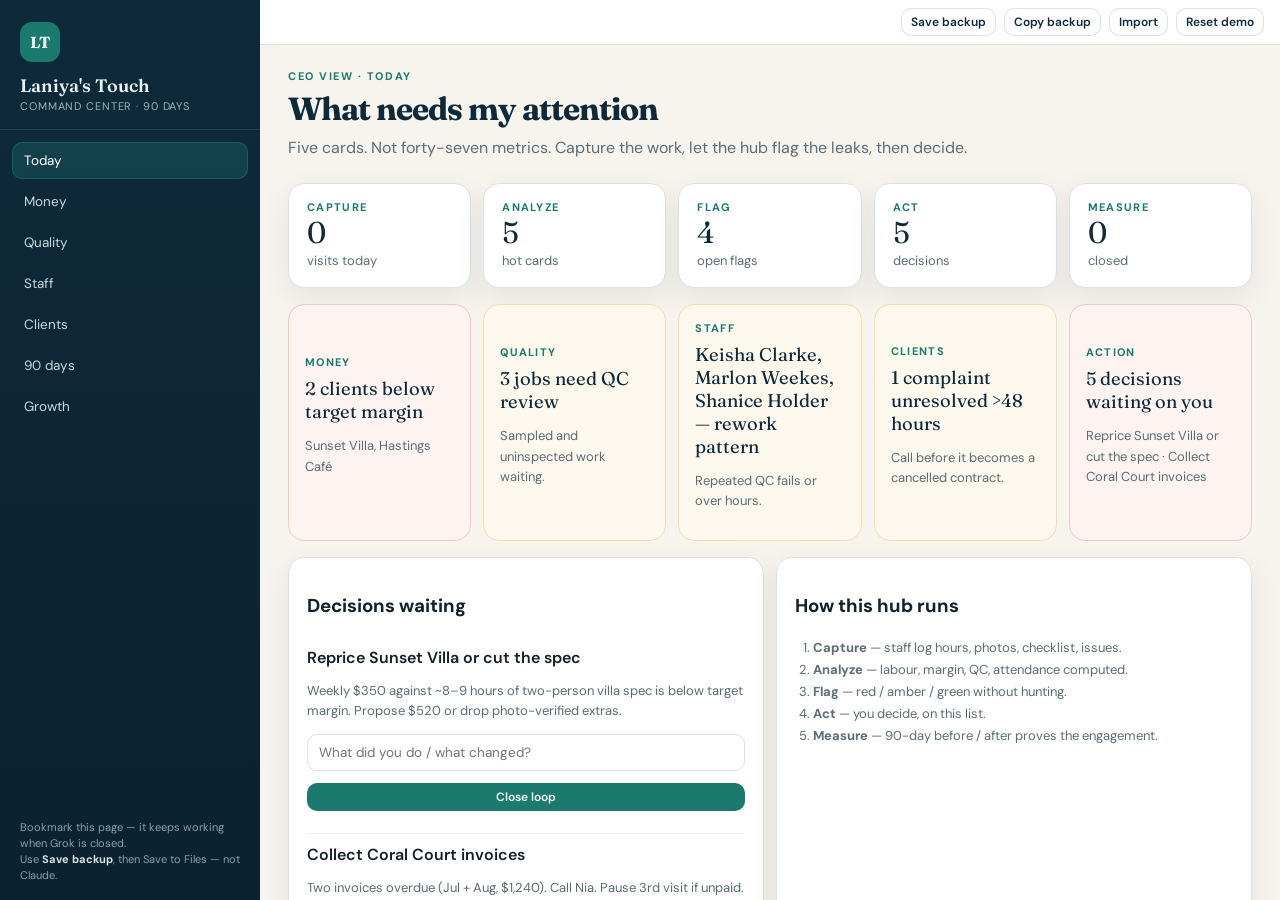
==== commit d3c53bef: "Save backup as text file so Claude does not auto-open it" ====
--- a/index.html
+++ b/index.html
@@ -104,17 +104,19 @@
     <nav id="nav"></nav>
     <div class="aside-foot">
       Bookmark this page — it keeps working when Grok is closed.<br/>
-      Use <strong>Export</strong> to save a backup of your numbers.
+      Use <strong>Save backup</strong>, then Save to Files — not Claude.
     </div>
   </aside>
   <div class="shell">
     <header class="top">
       <button class="btn ghost small menu-btn" onclick="toggleMenu()">Menu</button>
       <span style="margin-right:auto;font-family:Fraunces,serif;color:var(--navy)" class="menu-btn">Laniya's Touch</span>
-      <button class="btn ghost small" onclick="exportJson()">Export backup</button>
-      <label class="btn ghost small" style="cursor:pointer">Import<input id="imp" type="file" accept="application/json" class="hidden"></label>
+      <button class="btn ghost small" onclick="saveBackup()">Save backup</button>
+      <button class="btn ghost small" onclick="copyBackup()">Copy backup</button>
+      <label class="btn ghost small" style="cursor:pointer">Import<input id="imp" type="file" accept=".txt,.json,text/plain,application/json" class="hidden"></label>
       <button class="btn ghost small" onclick="if(confirm('Reset to the seeded command center?')) resetDemo()">Reset demo</button>
     </header>
+    <p id="note" class="hidden" style="margin:0;padding:10px 16px;background:var(--foam);border-bottom:1px solid var(--line);color:var(--navy);font-size:13px"></p>
     <main><div class="wrap" id="root"></div></main>
   </div>
 </div>
@@ -134,7 +136,14 @@
 const bbd = n => (Number(n)||0).toLocaleString("en-BB",{style:"currency",currency:"BBD",maximumFractionDigits:0});
 const bbd2 = n => (Number(n)||0).toLocaleString("en-BB",{style:"currency",currency:"BBD",minimumFractionDigits:2,maximumFractionDigits:2});
 const pct = n => !isFinite(n) ? "—" : (Math.round(n*1000)/10)+"%";
-const esc = s => String(s??"").replace(/[&<>"']/g,c=>({"&":"&","<":"<",">":">","\"":""","'":"&#39;"}[c]));
+function esc(s){
+  return String(s==null?"":s)
+    .replace(/&/g,"&"+"amp;")
+    .replace(/</g,"&"+"lt;")
+    .replace(/>/g,"&"+"gt;")
+    .replace(/"/g,"&"+"quot;")
+    .replace(/'/g,"&#39;");
+}
 const iso = () => new Date().toISOString().slice(0,10);
 function lastN(date,n,today=iso()){
   const t=new Date(today+"T12:00:00").getTime();
@@ -550,14 +559,44 @@
   renderNav();
   document.getElementById("root").innerHTML=VIEWS[view]();
 }
-function exportJson(){
-  const blob=new Blob([JSON.stringify(state,null,2)],{type:"application/json"});
-  const a=document.createElement("a"); a.href=URL.createObjectURL(blob); a.download="laniya-ops-hub.json"; a.click();
+function flash(msg){
+  const el=document.getElementById("note");
+  el.textContent=msg; el.classList.remove("hidden");
+  clearTimeout(flash._t); flash._t=setTimeout(()=>el.classList.add("hidden"),5000);
+}
+async function saveBackup(){
+  const text=JSON.stringify(state,null,2);
+  const file=new File([text],"Laniyas-Touch-backup.txt",{type:"text/plain"});
+  try{
+    if(navigator.canShare && navigator.canShare({files:[file]})){
+      await navigator.share({files:[file],title:"Laniya's Touch backup"});
+      flash("In the share sheet pick Save to Files — not Claude.");
+      return;
+    }
+  }catch(err){ if(err && err.name==="AbortError") return; }
+  const a=document.createElement("a");
+  a.href=URL.createObjectURL(new Blob([text],{type:"text/plain;charset=utf-8"}));
+  a.download="Laniyas-Touch-backup.txt";
+  a.rel="noopener";
+  document.body.appendChild(a); a.click(); a.remove();
+  flash("Saved as Laniyas-Touch-backup.txt. If Claude opens, close it and Save to Files instead.");
+}
+async function copyBackup(){
+  try{
+    await navigator.clipboard.writeText(JSON.stringify(state,null,2));
+    flash("Backup copied. Paste into Notes, then save that note.");
+  }catch(_){ flash("Could not copy. Use Save backup instead."); }
 }
 function resetDemo(){ state=structuredClone(SEED); save(); render(); }
 document.getElementById("imp").onchange=e=>{
   const f=e.target.files[0]; if(!f) return;
-  f.text().then(t=>{ state=Object.assign({}, structuredClone(SEED), JSON.parse(t)); save(); render(); });
+  f.text().then(t=>{
+    try{
+      state=Object.assign({}, structuredClone(SEED), JSON.parse(t));
+      save(); render(); flash("Backup restored.");
+    }catch(_){ flash("That file is not a Laniya backup."); }
+  });
+  e.target.value="";
 };
 load();
 render();
